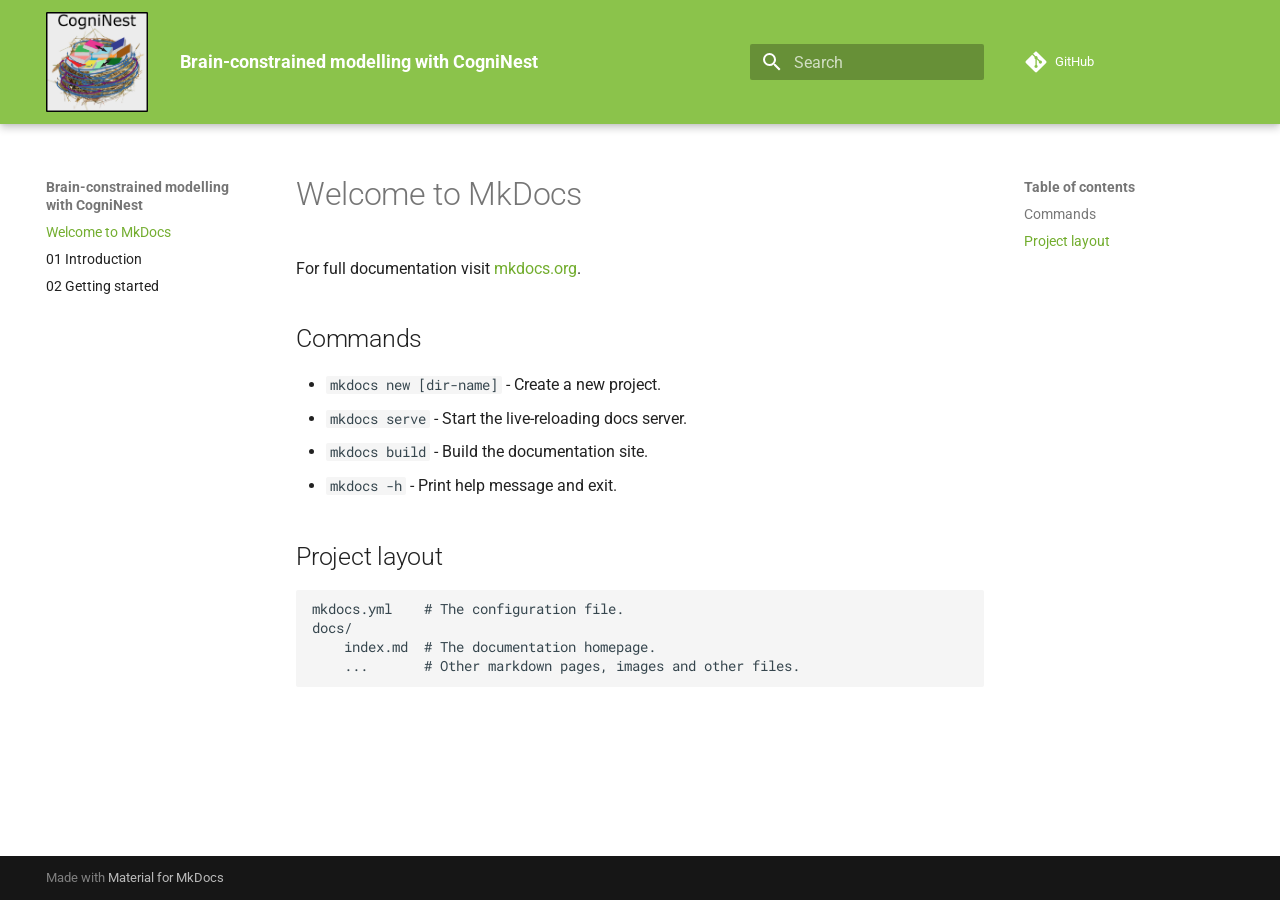
==== index.html @ 55f5e68f "Deployed 15a9812 with MkDocs version: 1.6.1" ====
<!doctype html>
<html lang="en" class="no-js">
  <head>
    
      <meta charset="utf-8">
      <meta name="viewport" content="width=device-width,initial-scale=1">
      
      
        <meta name="author" content="Fynn Dobler">
      
      
      
      
        <link rel="next" href="01%20Introduction/">
      
      
        
      
      
      <link rel="icon" href="img/cogninest_logo.png">
      <meta name="generator" content="mkdocs-1.6.1, mkdocs-material-9.7.6">
    
    
      
        <title>Brain-constrained modelling with CogniNest</title>
      
    
    
      <link rel="stylesheet" href="assets/stylesheets/main.484c7ddc.min.css">
      
        
        <link rel="stylesheet" href="assets/stylesheets/palette.ab4e12ef.min.css">
      
      


    
    
      
    
    
      
        
        
        <link rel="preconnect" href="https://fonts.gstatic.com" crossorigin>
        <link rel="stylesheet" href="https://fonts.googleapis.com/css?family=Roboto:300,300i,400,400i,700,700i%7CRoboto+Mono:400,400i,700,700i&display=fallback">
        <style>:root{--md-text-font:"Roboto";--md-code-font:"Roboto Mono"}</style>
      
    
    
      <link rel="stylesheet" href="stylesheets/extra.css">
    
    <script>__md_scope=new URL(".",location),__md_hash=e=>[...e].reduce(((e,_)=>(e<<5)-e+_.charCodeAt(0)),0),__md_get=(e,_=localStorage,t=__md_scope)=>JSON.parse(_.getItem(t.pathname+"."+e)),__md_set=(e,_,t=localStorage,a=__md_scope)=>{try{t.setItem(a.pathname+"."+e,JSON.stringify(_))}catch(e){}}</script>
    
      

    
    
  </head>
  
  
    
    
    
    
    
    <body dir="ltr" data-md-color-scheme="default" data-md-color-primary="light-green" data-md-color-accent="light-blue">
  
    
    <input class="md-toggle" data-md-toggle="drawer" type="checkbox" id="__drawer" autocomplete="off">
    <input class="md-toggle" data-md-toggle="search" type="checkbox" id="__search" autocomplete="off">
    <label class="md-overlay" for="__drawer"></label>
    <div data-md-component="skip">
      
        
        <a href="#welcome-to-mkdocs" class="md-skip">
          Skip to content
        </a>
      
    </div>
    <div data-md-component="announce">
      
    </div>
    
    
      

  

<header class="md-header md-header--shadow" data-md-component="header">
  <nav class="md-header__inner md-grid" aria-label="Header">
    <a href="." title="Brain-constrained modelling with CogniNest" class="md-header__button md-logo" aria-label="Brain-constrained modelling with CogniNest" data-md-component="logo">
      
  <img src="img/cogninest_logo.png" alt="logo">

    </a>
    <label class="md-header__button md-icon" for="__drawer">
      
      <svg xmlns="http://www.w3.org/2000/svg" viewBox="0 0 24 24"><path d="M3 6h18v2H3zm0 5h18v2H3zm0 5h18v2H3z"/></svg>
    </label>
    <div class="md-header__title" data-md-component="header-title">
      <div class="md-header__ellipsis">
        <div class="md-header__topic">
          <span class="md-ellipsis">
            Brain-constrained modelling with CogniNest
          </span>
        </div>
        <div class="md-header__topic" data-md-component="header-topic">
          <span class="md-ellipsis">
            
              Welcome to MkDocs
            
          </span>
        </div>
      </div>
    </div>
    
      
    
    
    
    
      
      
        <label class="md-header__button md-icon" for="__search">
          
          <svg xmlns="http://www.w3.org/2000/svg" viewBox="0 0 24 24"><path d="M9.5 3A6.5 6.5 0 0 1 16 9.5c0 1.61-.59 3.09-1.56 4.23l.27.27h.79l5 5-1.5 1.5-5-5v-.79l-.27-.27A6.52 6.52 0 0 1 9.5 16 6.5 6.5 0 0 1 3 9.5 6.5 6.5 0 0 1 9.5 3m0 2C7 5 5 7 5 9.5S7 14 9.5 14 14 12 14 9.5 12 5 9.5 5"/></svg>
        </label>
        <div class="md-search" data-md-component="search" role="dialog">
  <label class="md-search__overlay" for="__search"></label>
  <div class="md-search__inner" role="search">
    <form class="md-search__form" name="search">
      <input type="text" class="md-search__input" name="query" aria-label="Search" placeholder="Search" autocapitalize="off" autocorrect="off" autocomplete="off" spellcheck="false" data-md-component="search-query" required>
      <label class="md-search__icon md-icon" for="__search">
        
        <svg xmlns="http://www.w3.org/2000/svg" viewBox="0 0 24 24"><path d="M9.5 3A6.5 6.5 0 0 1 16 9.5c0 1.61-.59 3.09-1.56 4.23l.27.27h.79l5 5-1.5 1.5-5-5v-.79l-.27-.27A6.52 6.52 0 0 1 9.5 16 6.5 6.5 0 0 1 3 9.5 6.5 6.5 0 0 1 9.5 3m0 2C7 5 5 7 5 9.5S7 14 9.5 14 14 12 14 9.5 12 5 9.5 5"/></svg>
        
        <svg xmlns="http://www.w3.org/2000/svg" viewBox="0 0 24 24"><path d="M20 11v2H8l5.5 5.5-1.42 1.42L4.16 12l7.92-7.92L13.5 5.5 8 11z"/></svg>
      </label>
      <nav class="md-search__options" aria-label="Search">
        
        <button type="reset" class="md-search__icon md-icon" title="Clear" aria-label="Clear" tabindex="-1">
          
          <svg xmlns="http://www.w3.org/2000/svg" viewBox="0 0 24 24"><path d="M19 6.41 17.59 5 12 10.59 6.41 5 5 6.41 10.59 12 5 17.59 6.41 19 12 13.41 17.59 19 19 17.59 13.41 12z"/></svg>
        </button>
      </nav>
      
    </form>
    <div class="md-search__output">
      <div class="md-search__scrollwrap" tabindex="0" data-md-scrollfix>
        <div class="md-search-result" data-md-component="search-result">
          <div class="md-search-result__meta">
            Initializing search
          </div>
          <ol class="md-search-result__list" role="presentation"></ol>
        </div>
      </div>
    </div>
  </div>
</div>
      
    
    
      <div class="md-header__source">
        <a href="https://github.com/MaximeCarriere/cogninest" title="Go to repository" class="md-source" data-md-component="source">
  <div class="md-source__icon md-icon">
    
    <svg xmlns="http://www.w3.org/2000/svg" viewBox="0 0 448 512"><!--! Font Awesome Free 7.1.0 by @fontawesome - https://fontawesome.com License - https://fontawesome.com/license/free (Icons: CC BY 4.0, Fonts: SIL OFL 1.1, Code: MIT License) Copyright 2025 Fonticons, Inc.--><path d="M439.6 236.1 244 40.5c-5.4-5.5-12.8-8.5-20.4-8.5s-15 3-20.4 8.4L162.5 81l51.5 51.5c27.1-9.1 52.7 16.8 43.4 43.7l49.7 49.7c34.2-11.8 61.2 31 35.5 56.7-26.5 26.5-70.2-2.9-56-37.3L240.3 199v121.9c25.3 12.5 22.3 41.8 9.1 55-6.4 6.4-15.2 10.1-24.3 10.1s-17.8-3.6-24.3-10.1c-17.6-17.6-11.1-46.9 11.2-56v-123c-20.8-8.5-24.6-30.7-18.6-45L142.6 101 8.5 235.1C3 240.6 0 247.9 0 255.5s3 15 8.5 20.4l195.6 195.7c5.4 5.4 12.7 8.4 20.4 8.4s15-3 20.4-8.4l194.7-194.7c5.4-5.4 8.4-12.8 8.4-20.4s-3-15-8.4-20.4"/></svg>
  </div>
  <div class="md-source__repository">
    GitHub
  </div>
</a>
      </div>
    
  </nav>
  
</header>
    
    <div class="md-container" data-md-component="container">
      
      
        
          
        
      
      <main class="md-main" data-md-component="main">
        <div class="md-main__inner md-grid">
          
            
              
              <div class="md-sidebar md-sidebar--primary" data-md-component="sidebar" data-md-type="navigation" >
                <div class="md-sidebar__scrollwrap">
                  <div class="md-sidebar__inner">
                    



<nav class="md-nav md-nav--primary" aria-label="Navigation" data-md-level="0">
  <label class="md-nav__title" for="__drawer">
    <a href="." title="Brain-constrained modelling with CogniNest" class="md-nav__button md-logo" aria-label="Brain-constrained modelling with CogniNest" data-md-component="logo">
      
  <img src="img/cogninest_logo.png" alt="logo">

    </a>
    Brain-constrained modelling with CogniNest
  </label>
  
    <div class="md-nav__source">
      <a href="https://github.com/MaximeCarriere/cogninest" title="Go to repository" class="md-source" data-md-component="source">
  <div class="md-source__icon md-icon">
    
    <svg xmlns="http://www.w3.org/2000/svg" viewBox="0 0 448 512"><!--! Font Awesome Free 7.1.0 by @fontawesome - https://fontawesome.com License - https://fontawesome.com/license/free (Icons: CC BY 4.0, Fonts: SIL OFL 1.1, Code: MIT License) Copyright 2025 Fonticons, Inc.--><path d="M439.6 236.1 244 40.5c-5.4-5.5-12.8-8.5-20.4-8.5s-15 3-20.4 8.4L162.5 81l51.5 51.5c27.1-9.1 52.7 16.8 43.4 43.7l49.7 49.7c34.2-11.8 61.2 31 35.5 56.7-26.5 26.5-70.2-2.9-56-37.3L240.3 199v121.9c25.3 12.5 22.3 41.8 9.1 55-6.4 6.4-15.2 10.1-24.3 10.1s-17.8-3.6-24.3-10.1c-17.6-17.6-11.1-46.9 11.2-56v-123c-20.8-8.5-24.6-30.7-18.6-45L142.6 101 8.5 235.1C3 240.6 0 247.9 0 255.5s3 15 8.5 20.4l195.6 195.7c5.4 5.4 12.7 8.4 20.4 8.4s15-3 20.4-8.4l194.7-194.7c5.4-5.4 8.4-12.8 8.4-20.4s-3-15-8.4-20.4"/></svg>
  </div>
  <div class="md-source__repository">
    GitHub
  </div>
</a>
    </div>
  
  <ul class="md-nav__list" data-md-scrollfix>
    
      
      
  
  
    
  
  
  
    <li class="md-nav__item md-nav__item--active">
      
      <input class="md-nav__toggle md-toggle" type="checkbox" id="__toc">
      
      
        
      
      
        <label class="md-nav__link md-nav__link--active" for="__toc">
          
  
  
  <span class="md-ellipsis">
    
  
    Welcome to MkDocs
  

    
  </span>
  
  

          <span class="md-nav__icon md-icon"></span>
        </label>
      
      <a href="." class="md-nav__link md-nav__link--active">
        
  
  
  <span class="md-ellipsis">
    
  
    Welcome to MkDocs
  

    
  </span>
  
  

      </a>
      
        

<nav class="md-nav md-nav--secondary" aria-label="Table of contents">
  
  
  
    
  
  
    <label class="md-nav__title" for="__toc">
      <span class="md-nav__icon md-icon"></span>
      Table of contents
    </label>
    <ul class="md-nav__list" data-md-component="toc" data-md-scrollfix>
      
        <li class="md-nav__item">
  <a href="#commands" class="md-nav__link">
    <span class="md-ellipsis">
      
        Commands
      
    </span>
  </a>
  
</li>
      
        <li class="md-nav__item">
  <a href="#project-layout" class="md-nav__link">
    <span class="md-ellipsis">
      
        Project layout
      
    </span>
  </a>
  
</li>
      
    </ul>
  
</nav>
      
    </li>
  

    
      
      
  
  
  
  
    <li class="md-nav__item">
      <a href="01%20Introduction/" class="md-nav__link">
        
  
  
  <span class="md-ellipsis">
    
  
    01 Introduction
  

    
  </span>
  
  

      </a>
    </li>
  

    
      
      
  
  
  
  
    <li class="md-nav__item">
      <a href="02%20Getting%20started/" class="md-nav__link">
        
  
  
  <span class="md-ellipsis">
    
  
    02 Getting started
  

    
  </span>
  
  

      </a>
    </li>
  

    
  </ul>
</nav>
                  </div>
                </div>
              </div>
            
            
              
              <div class="md-sidebar md-sidebar--secondary" data-md-component="sidebar" data-md-type="toc" >
                <div class="md-sidebar__scrollwrap">
                  <div class="md-sidebar__inner">
                    

<nav class="md-nav md-nav--secondary" aria-label="Table of contents">
  
  
  
    
  
  
    <label class="md-nav__title" for="__toc">
      <span class="md-nav__icon md-icon"></span>
      Table of contents
    </label>
    <ul class="md-nav__list" data-md-component="toc" data-md-scrollfix>
      
        <li class="md-nav__item">
  <a href="#commands" class="md-nav__link">
    <span class="md-ellipsis">
      
        Commands
      
    </span>
  </a>
  
</li>
      
        <li class="md-nav__item">
  <a href="#project-layout" class="md-nav__link">
    <span class="md-ellipsis">
      
        Project layout
      
    </span>
  </a>
  
</li>
      
    </ul>
  
</nav>
                  </div>
                </div>
              </div>
            
          
          
            <div class="md-content" data-md-component="content">
              
              <article class="md-content__inner md-typeset">
                
                  


  
  


<h1 id="welcome-to-mkdocs">Welcome to MkDocs</h1>
<p>For full documentation visit <a href="https://www.mkdocs.org">mkdocs.org</a>.</p>
<h2 id="commands">Commands</h2>
<ul>
<li><code>mkdocs new [dir-name]</code> - Create a new project.</li>
<li><code>mkdocs serve</code> - Start the live-reloading docs server.</li>
<li><code>mkdocs build</code> - Build the documentation site.</li>
<li><code>mkdocs -h</code> - Print help message and exit.</li>
</ul>
<h2 id="project-layout">Project layout</h2>
<pre><code>mkdocs.yml    # The configuration file.
docs/
    index.md  # The documentation homepage.
    ...       # Other markdown pages, images and other files.
</code></pre>












                
              </article>
            </div>
          
          
<script>var target=document.getElementById(location.hash.slice(1));target&&target.name&&(target.checked=target.name.startsWith("__tabbed_"))</script>
        </div>
        
      </main>
      
        <footer class="md-footer">
  
  <div class="md-footer-meta md-typeset">
    <div class="md-footer-meta__inner md-grid">
      <div class="md-copyright">
  
  
    Made with
    <a href="https://squidfunk.github.io/mkdocs-material/" target="_blank" rel="noopener">
      Material for MkDocs
    </a>
  
</div>
      
    </div>
  </div>
</footer>
      
    </div>
    <div class="md-dialog" data-md-component="dialog">
      <div class="md-dialog__inner md-typeset"></div>
    </div>
    
    
    
      
      
      <script id="__config" type="application/json">{"annotate": null, "base": ".", "features": [], "search": "assets/javascripts/workers/search.2c215733.min.js", "tags": null, "translations": {"clipboard.copied": "Copied to clipboard", "clipboard.copy": "Copy to clipboard", "search.result.more.one": "1 more on this page", "search.result.more.other": "# more on this page", "search.result.none": "No matching documents", "search.result.one": "1 matching document", "search.result.other": "# matching documents", "search.result.placeholder": "Type to start searching", "search.result.term.missing": "Missing", "select.version": "Select version"}, "version": null}</script>
    
    
      <script src="assets/javascripts/bundle.79ae519e.min.js"></script>
      
    
  </body>
</html>
---- assets/stylesheets/main.484c7ddc.min.css ----
@charset "UTF-8";html{-webkit-text-size-adjust:none;-moz-text-size-adjust:none;text-size-adjust:none;box-sizing:border-box}*,:after,:before{box-sizing:inherit}@media (prefers-reduced-motion){*,:after,:before{transition:none!important}}body{margin:0}a,button,input,label{-webkit-tap-highlight-color:transparent}a{color:inherit;text-decoration:none}hr{border:0;box-sizing:initial;display:block;height:.05rem;overflow:visible;padding:0}small{font-size:80%}sub,sup{line-height:1em}img{border-style:none}table{border-collapse:initial;border-spacing:0}td,th{font-weight:400;vertical-align:top}button{background:#0000;border:0;font-family:inherit;font-size:inherit;margin:0;padding:0}input{border:0;outline:none}:root{--md-primary-fg-color:#4051b5;--md-primary-fg-color--light:#5d6cc0;--md-primary-fg-color--dark:#303fa1;--md-primary-bg-color:#fff;--md-primary-bg-color--light:#ffffffb3;--md-accent-fg-color:#526cfe;--md-accent-fg-color--transparent:#526cfe1a;--md-accent-bg-color:#fff;--md-accent-bg-color--light:#ffffffb3}[data-md-color-scheme=default]{color-scheme:light}[data-md-color-scheme=default] img[src$="#gh-dark-mode-only"],[data-md-color-scheme=default] img[src$="#only-dark"]{display:none}:root,[data-md-color-scheme=default]{--md-hue:225deg;--md-default-fg-color:#000000de;--md-default-fg-color--light:#0000008a;--md-default-fg-color--lighter:#00000052;--md-default-fg-color--lightest:#00000012;--md-default-bg-color:#fff;--md-default-bg-color--light:#ffffffb3;--md-default-bg-color--lighter:#ffffff4d;--md-default-bg-color--lightest:#ffffff1f;--md-code-fg-color:#36464e;--md-code-bg-color:#f5f5f5;--md-code-bg-color--light:#f5f5f5b3;--md-code-bg-color--lighter:#f5f5f54d;--md-code-hl-color:#4287ff;--md-code-hl-color--light:#4287ff1a;--md-code-hl-number-color:#d52a2a;--md-code-hl-special-color:#db1457;--md-code-hl-function-color:#a846b9;--md-code-hl-constant-color:#6e59d9;--md-code-hl-keyword-color:#3f6ec6;--md-code-hl-string-color:#1c7d4d;--md-code-hl-name-color:var(--md-code-fg-color);--md-code-hl-operator-color:var(--md-default-fg-color--light);--md-code-hl-punctuation-color:var(--md-default-fg-color--light);--md-code-hl-comment-color:var(--md-default-fg-color--light);--md-code-hl-generic-color:var(--md-default-fg-color--light);--md-code-hl-variable-color:var(--md-default-fg-color--light);--md-typeset-color:var(--md-default-fg-color);--md-typeset-a-color:var(--md-primary-fg-color);--md-typeset-del-color:#f5503d26;--md-typeset-ins-color:#0bd57026;--md-typeset-kbd-color:#fafafa;--md-typeset-kbd-accent-color:#fff;--md-typeset-kbd-border-color:#b8b8b8;--md-typeset-mark-color:#ffff0080;--md-typeset-table-color:#0000001f;--md-typeset-table-color--light:rgba(0,0,0,.035);--md-admonition-fg-color:var(--md-default-fg-color);--md-admonition-bg-color:var(--md-default-bg-color);--md-warning-fg-color:#000000de;--md-warning-bg-color:#ff9;--md-footer-fg-color:#fff;--md-footer-fg-color--light:#ffffffb3;--md-footer-fg-color--lighter:#ffffff73;--md-footer-bg-color:#000000de;--md-footer-bg-color--dark:#00000052;--md-shadow-z1:0 0.2rem 0.5rem #0000000d,0 0 0.05rem #0000001a;--md-shadow-z2:0 0.2rem 0.5rem #0000001a,0 0 0.05rem #00000040;--md-shadow-z3:0 0.2rem 0.5rem #0003,0 0 0.05rem #00000059}.md-icon svg{fill:currentcolor;display:block;height:1.2rem;width:1.2rem}body{-webkit-font-smoothing:antialiased;-moz-osx-font-smoothing:grayscale;--md-text-font-family:var(--md-text-font,_),-apple-system,BlinkMacSystemFont,Helvetica,Arial,sans-serif;--md-code-font-family:var(--md-code-font,_),SFMono-Regular,Consolas,Menlo,monospace}aside,body,input{font-feature-settings:"kern","liga";color:var(--md-typeset-color);font-family:var(--md-text-font-family)}code,kbd,pre{font-feature-settings:"kern";font-family:var(--md-code-font-family)}:root{--md-typeset-table-sort-icon:url('data:image/svg+xml;charset=utf-8,<svg xmlns="http://www.w3.org/2000/svg" viewBox="0 0 24 24"><path d="m18 21-4-4h3V7h-3l4-4 4 4h-3v10h3M2 19v-2h10v2M2 13v-2h7v2M2 7V5h4v2z"/></svg>');--md-typeset-table-sort-icon--asc:url('data:image/svg+xml;charset=utf-8,<svg xmlns="http://www.w3.org/2000/svg" viewBox="0 0 24 24"><path d="M19 17h3l-4 4-4-4h3V3h2M2 17h10v2H2M6 5v2H2V5m0 6h7v2H2z"/></svg>');--md-typeset-table-sort-icon--desc:url('data:image/svg+xml;charset=utf-8,<svg xmlns="http://www.w3.org/2000/svg" viewBox="0 0 24 24"><path d="M19 7h3l-4-4-4 4h3v14h2M2 17h10v2H2M6 5v2H2V5m0 6h7v2H2z"/></svg>')}.md-typeset{-webkit-print-color-adjust:exact;color-adjust:exact;font-size:.8rem;line-height:1.6;overflow-wrap:break-word}@media print{.md-typeset{font-size:.68rem}}.md-typeset blockquote,.md-typeset dl,.md-typeset figure,.md-typeset ol,.md-typeset pre,.md-typeset ul{margin-bottom:1em;margin-top:1em}.md-typeset h1{color:var(--md-default-fg-color--light);font-size:2em;line-height:1.3;margin:0 0 1.25em}.md-typeset h1,.md-typeset h2{font-weight:300;letter-spacing:-.01em}.md-typeset h2{font-size:1.5625em;line-height:1.4;margin:1.6em 0 .64em}.md-typeset h3{font-size:1.25em;font-weight:400;letter-spacing:-.01em;line-height:1.5;margin:1.6em 0 .8em}.md-typeset h2+h3{margin-top:.8em}.md-typeset h4{font-weight:700;letter-spacing:-.01em;margin:1em 0}.md-typeset h5,.md-typeset h6{color:var(--md-default-fg-color--light);font-size:.8em;font-weight:700;letter-spacing:-.01em;margin:1.25em 0}.md-typeset h5{text-transform:uppercase}.md-typeset h5 code{text-transform:none}.md-typeset hr{border-bottom:.05rem solid var(--md-default-fg-color--lightest);display:flow-root;margin:1.5em 0}.md-typeset a{color:var(--md-typeset-a-color);word-break:break-word}.md-typeset a,.md-typeset a:before{transition:color 125ms}.md-typeset a:focus,.md-typeset a:hover{color:var(--md-accent-fg-color)}.md-typeset a:focus code,.md-typeset a:hover code{background-color:var(--md-accent-fg-color--transparent);color:var(--md-accent-fg-color)}.md-typeset a code{color:var(--md-typeset-a-color)}.md-typeset a.focus-visible{outline-color:var(--md-accent-fg-color);outline-offset:.2rem}.md-typeset code,.md-typeset kbd,.md-typeset pre{color:var(--md-code-fg-color);direction:ltr;font-variant-ligatures:none;transition:background-color 125ms}@media print{.md-typeset code,.md-typeset kbd,.md-typeset pre{white-space:pre-wrap}}.md-typeset code{background-color:var(--md-code-bg-color);border-radius:.1rem;-webkit-box-decoration-break:clone;box-decoration-break:clone;font-size:.85em;padding:0 .2941176471em;transition:color 125ms,background-color 125ms;word-break:break-word}.md-typeset code:not(.focus-visible){-webkit-tap-highlight-color:transparent;outline:none}.md-typeset pre{display:flow-root;line-height:1.4;position:relative}.md-typeset pre>code{-webkit-box-decoration-break:slice;box-decoration-break:slice;box-shadow:none;display:block;margin:0;outline-color:var(--md-accent-fg-color);overflow:auto;padding:.7720588235em 1.1764705882em;scrollbar-color:var(--md-default-fg-color--lighter) #0000;scrollbar-width:thin;touch-action:auto;word-break:normal}.md-typeset pre>code:hover{scrollbar-color:var(--md-accent-fg-color) #0000}.md-typeset pre>code::-webkit-scrollbar{height:.2rem;width:.2rem}.md-typeset pre>code::-webkit-scrollbar-thumb{background-color:var(--md-default-fg-color--lighter)}.md-typeset pre>code::-webkit-scrollbar-thumb:hover{background-color:var(--md-accent-fg-color)}.md-typeset kbd{background-color:var(--md-typeset-kbd-color);border-radius:.1rem;box-shadow:0 .1rem 0 .05rem var(--md-typeset-kbd-border-color),0 .1rem 0 var(--md-typeset-kbd-border-color),0 -.1rem .2rem var(--md-typeset-kbd-accent-color) inset;color:var(--md-default-fg-color);display:inline-block;font-size:.75em;padding:0 .6666666667em;vertical-align:text-top;word-break:break-word}.md-typeset mark{background-color:var(--md-typeset-mark-color);-webkit-box-decoration-break:clone;box-decoration-break:clone;color:inherit;word-break:break-word}.md-typeset abbr{cursor:help;text-decoration:none}.md-typeset [data-preview],.md-typeset abbr{border-bottom:.05rem dotted var(--md-default-fg-color--light)}.md-typeset small{opacity:.75}[dir=ltr] .md-typeset sub,[dir=ltr] .md-typeset sup{margin-left:.078125em}[dir=rtl] .md-typeset sub,[dir=rtl] .md-typeset sup{margin-right:.078125em}[dir=ltr] .md-typeset blockquote{padding-left:.6rem}[dir=rtl] .md-typeset blockquote{padding-right:.6rem}[dir=ltr] .md-typeset blockquote{border-left:.2rem solid var(--md-default-fg-color--lighter)}[dir=rtl] .md-typeset blockquote{border-right:.2rem solid var(--md-default-fg-color--lighter)}.md-typeset blockquote{color:var(--md-default-fg-color--light);margin-left:0;margin-right:0}.md-typeset ul{list-style-type:disc}.md-typeset ul[type]{list-style-type:revert-layer}[dir=ltr] .md-typeset ol,[dir=ltr] .md-typeset ul{margin-left:.625em}[dir=rtl] .md-typeset ol,[dir=rtl] .md-typeset ul{margin-right:.625em}.md-typeset ol,.md-typeset ul{padding:0}.md-typeset ol:not([hidden]),.md-typeset ul:not([hidden]){display:flow-root}.md-typeset ol ol,.md-typeset ul ol{list-style-type:lower-alpha}.md-typeset ol ol ol,.md-typeset ul ol ol{list-style-type:lower-roman}.md-typeset ol ol ol ol,.md-typeset ul ol ol ol{list-style-type:upper-alpha}.md-typeset ol ol ol ol ol,.md-typeset ul ol ol ol ol{list-style-type:upper-roman}.md-typeset ol[type],.md-typeset ul[type]{list-style-type:revert-layer}[dir=ltr] .md-typeset ol li,[dir=ltr] .md-typeset ul li{margin-left:1.25em}[dir=rtl] .md-typeset ol li,[dir=rtl] .md-typeset ul li{margin-right:1.25em}.md-typeset ol li,.md-typeset ul li{margin-bottom:.5em}.md-typeset ol li blockquote,.md-typeset ol li p,.md-typeset ul li blockquote,.md-typeset ul li p{margin:.5em 0}.md-typeset ol li:last-child,.md-typeset ul li:last-child{margin-bottom:0}[dir=ltr] .md-typeset ol li ol,[dir=ltr] .md-typeset ol li ul,[dir=ltr] .md-typeset ul li ol,[dir=ltr] .md-typeset ul li ul{margin-left:.625em}[dir=rtl] .md-typeset ol li ol,[dir=rtl] .md-typeset ol li ul,[dir=rtl] .md-typeset ul li ol,[dir=rtl] .md-typeset ul li ul{margin-right:.625em}.md-typeset ol li ol,.md-typeset ol li ul,.md-typeset ul li ol,.md-typeset ul li ul{margin-bottom:.5em;margin-top:.5em}[dir=ltr] .md-typeset dd{margin-left:1.875em}[dir=rtl] .md-typeset dd{margin-right:1.875em}.md-typeset dd{margin-bottom:1.5em;margin-top:1em}.md-typeset img,.md-typeset svg,.md-typeset video{height:auto;max-width:100%}.md-typeset img[align=left]{margin:1em 1em 1em 0}.md-typeset img[align=right]{margin:1em 0 1em 1em}.md-typeset img[align]:only-child{margin-top:0}.md-typeset figure{display:flow-root;margin:1em auto;max-width:100%;text-align:center;width:fit-content}.md-typeset figure img{display:block;margin:0 auto}.md-typeset figcaption{font-style:italic;margin:1em auto;max-width:24rem}.md-typeset iframe{max-width:100%}.md-typeset table:not([class]){background-color:var(--md-default-bg-color);border:.05rem solid var(--md-typeset-table-color);border-radius:.1rem;display:inline-block;font-size:.64rem;max-width:100%;overflow:auto;touch-action:auto}@media print{.md-typeset table:not([class]){display:table}}.md-typeset table:not([class])+*{margin-top:1.5em}.md-typeset table:not([class]) td>:first-child,.md-typeset table:not([class]) th>:first-child{margin-top:0}.md-typeset table:not([class]) td>:last-child,.md-typeset table:not([class]) th>:last-child{margin-bottom:0}.md-typeset table:not([class]) td:not([align]),.md-typeset table:not([class]) th:not([align]){text-align:left}[dir=rtl] .md-typeset table:not([class]) td:not([align]),[dir=rtl] .md-typeset table:not([class]) th:not([align]){text-align:right}.md-typeset table:not([class]) th{font-weight:700;min-width:5rem;padding:.9375em 1.25em;vertical-align:top}.md-typeset table:not([class]) td{border-top:.05rem solid var(--md-typeset-table-color);padding:.9375em 1.25em;vertical-align:top}.md-typeset table:not([class]) tbody tr{transition:background-color 125ms}.md-typeset table:not([class]) tbody tr:hover{background-color:var(--md-typeset-table-color--light);box-shadow:0 .05rem 0 var(--md-default-bg-color) inset}.md-typeset table:not([class]) a{word-break:normal}.md-typeset table th[role=columnheader]{cursor:pointer}[dir=ltr] .md-typeset table th[role=columnheader]:after{margin-left:.5em}[dir=rtl] .md-typeset table th[role=columnheader]:after{margin-right:.5em}.md-typeset table th[role=columnheader]:after{content:"";display:inline-block;height:1.2em;-webkit-mask-image:var(--md-typeset-table-sort-icon);mask-image:var(--md-typeset-table-sort-icon);-webkit-mask-repeat:no-repeat;mask-repeat:no-repeat;-webkit-mask-size:contain;mask-size:contain;transition:background-color 125ms;vertical-align:text-bottom;width:1.2em}.md-typeset table th[role=columnheader]:hover:after{background-color:var(--md-default-fg-color--lighter)}.md-typeset table th[role=columnheader][aria-sort=ascending]:after{background-color:var(--md-default-fg-color--light);-webkit-mask-image:var(--md-typeset-table-sort-icon--asc);mask-image:var(--md-typeset-table-sort-icon--asc)}.md-typeset table th[role=columnheader][aria-sort=descending]:after{background-color:var(--md-default-fg-color--light);-webkit-mask-image:var(--md-typeset-table-sort-icon--desc);mask-image:var(--md-typeset-table-sort-icon--desc)}.md-typeset__scrollwrap{margin:1em -.8rem;overflow-x:auto;touch-action:auto}.md-typeset__table{display:inline-block;margin-bottom:.5em;padding:0 .8rem}@media print{.md-typeset__table{display:block}}html .md-typeset__table table{display:table;margin:0;overflow:hidden;width:100%}@media screen and (max-width:44.984375em){.md-content__inner>pre{margin:1em -.8rem}.md-content__inner>pre code{border-radius:0}}.md-typeset .md-author{border-radius:100%;display:block;flex-shrink:0;height:1.6rem;overflow:hidden;position:relative;transition:color 125ms,transform 125ms;width:1.6rem}.md-typeset .md-author img{display:block}.md-typeset .md-author--more{background:var(--md-default-fg-color--lightest);color:var(--md-default-fg-color--lighter);font-size:.6rem;font-weight:700;line-height:1.6rem;text-align:center}.md-typeset .md-author--long{height:2.4rem;width:2.4rem}.md-typeset a.md-author{transform:scale(1)}.md-typeset a.md-author img{border-radius:100%;filter:grayscale(100%) opacity(75%);transition:filter 125ms}.md-typeset a.md-author:focus,.md-typeset a.md-author:hover{transform:scale(1.1);z-index:1}.md-typeset a.md-author:focus img,.md-typeset a.md-author:hover img{filter:grayscale(0)}.md-banner{background-color:var(--md-footer-bg-color);color:var(--md-footer-fg-color);overflow:auto}@media print{.md-banner{display:none}}.md-banner--warning{background-color:var(--md-warning-bg-color);color:var(--md-warning-fg-color)}.md-banner__inner{font-size:.7rem;margin:.6rem auto;padding:0 .8rem}[dir=ltr] .md-banner__button{float:right}[dir=rtl] .md-banner__button{float:left}.md-banner__button{color:inherit;cursor:pointer;transition:opacity .25s}.no-js .md-banner__button{display:none}.md-banner__button:hover{opacity:.7}html{font-size:125%;height:100%;overflow-x:hidden}@media screen and (min-width:100em){html{font-size:137.5%}}@media screen and (min-width:125em){html{font-size:150%}}body{background-color:var(--md-default-bg-color);display:flex;flex-direction:column;font-size:.5rem;min-height:100%;position:relative;width:100%}@media print{body{display:block}}@media screen and (max-width:59.984375em){body[data-md-scrolllock]{position:fixed}}.md-grid{margin-left:auto;margin-right:auto;max-width:61rem}.md-container{display:flex;flex-direction:column;flex-grow:1}@media print{.md-container{display:block}}.md-main{flex-grow:1}.md-main__inner{display:flex;height:100%;margin-top:1.5rem}.md-ellipsis{overflow:hidden;text-overflow:ellipsis}.md-toggle{display:none}.md-option{height:0;opacity:0;position:absolute;width:0}.md-option:checked+label:not([hidden]){display:block}.md-option.focus-visible+label{outline-color:var(--md-accent-fg-color);outline-style:auto}.md-skip{background-color:var(--md-default-fg-color);border-radius:.1rem;color:var(--md-default-bg-color);font-size:.64rem;margin:.5rem;opacity:0;outline-color:var(--md-accent-fg-color);padding:.3rem .5rem;position:fixed;transform:translateY(.4rem);z-index:-1}.md-skip:focus{opacity:1;transform:translateY(0);transition:transform .25s cubic-bezier(.4,0,.2,1),opacity 175ms 75ms;z-index:10}@page{margin:25mm}:root{--md-clipboard-icon:url('data:image/svg+xml;charset=utf-8,<svg xmlns="http://www.w3.org/2000/svg" viewBox="0 0 24 24"><path d="M19 21H8V7h11m0-2H8a2 2 0 0 0-2 2v14a2 2 0 0 0 2 2h11a2 2 0 0 0 2-2V7a2 2 0 0 0-2-2m-3-4H4a2 2 0 0 0-2 2v14h2V3h12z"/></svg>')}.md-clipboard{border-radius:.1rem;color:var(--md-default-fg-color--lightest);cursor:pointer;height:1.5em;outline-color:var(--md-accent-fg-color);outline-offset:.1rem;transition:color .25s;width:1.5em;z-index:1}@media print{.md-clipboard{display:none}}.md-clipboard:not(.focus-visible){-webkit-tap-highlight-color:transparent;outline:none}:hover>.md-clipboard{color:var(--md-default-fg-color--light)}.md-clipboard:focus,.md-clipboard:hover{color:var(--md-accent-fg-color)}.md-clipboard:after{background-color:currentcolor;content:"";display:block;height:1.125em;margin:0 auto;-webkit-mask-image:var(--md-clipboard-icon);mask-image:var(--md-clipboard-icon);-webkit-mask-position:center;mask-position:center;-webkit-mask-repeat:no-repeat;mask-repeat:no-repeat;-webkit-mask-size:contain;mask-size:contain;width:1.125em}.md-clipboard--inline{cursor:pointer}.md-clipboard--inline code{transition:color .25s,background-color .25s}.md-clipboard--inline:focus code,.md-clipboard--inline:hover code{background-color:var(--md-accent-fg-color--transparent);color:var(--md-accent-fg-color)}:root{--md-code-select-icon:url('data:image/svg+xml;charset=utf-8,<svg xmlns="http://www.w3.org/2000/svg" viewBox="0 0 24 24"><path d="M19 19h-4v2h4c1.1 0 2-.9 2-2v-4h-2m0-12h-4v2h4v4h2V5c0-1.1-.9-2-2-2M5 5h4V3H5c-1.1 0-2 .9-2 2v4h2m0 6H3v4c0 1.1.9 2 2 2h4v-2H5zm2-4h2v2H7zm4 0h2v2h-2zm4 0h2v2h-2zM7 7h2v2H7zm4 0h2v2h-2zm4 0h2v2h-2zm-8 8h2v2H7zm4 0h2v2h-2zm4 0h2v2h-2z"/></svg>');--md-code-copy-icon:url('data:image/svg+xml;charset=utf-8,<svg xmlns="http://www.w3.org/2000/svg" viewBox="0 0 24 24"><path d="M19 21H8V7h11m0-2H8a2 2 0 0 0-2 2v14a2 2 0 0 0 2 2h11a2 2 0 0 0 2-2V7a2 2 0 0 0-2-2m-3-4H4a2 2 0 0 0-2 2v14h2V3h12z"/></svg>')}.md-typeset .md-code__content{display:grid}.md-code__nav{background-color:var(--md-code-bg-color--lighter);border-radius:.1rem;display:flex;gap:.2rem;padding:.2rem;position:absolute;right:.25em;top:.25em;transition:background-color .25s;z-index:1}:hover>.md-code__nav{background-color:var(--md-code-bg-color--light)}.md-code__button{color:var(--md-default-fg-color--lightest);cursor:pointer;display:block;height:1.5em;outline-color:var(--md-accent-fg-color);outline-offset:.1rem;transition:color .25s;width:1.5em}:hover>*>.md-code__button{color:var(--md-default-fg-color--light)}.md-code__button.focus-visible,.md-code__button:hover{color:var(--md-accent-fg-color)}.md-code__button--active{color:var(--md-default-fg-color)!important}.md-code__button:after{background-color:currentcolor;content:"";display:block;height:1.125em;margin:0 auto;-webkit-mask-position:center;mask-position:center;-webkit-mask-repeat:no-repeat;mask-repeat:no-repeat;-webkit-mask-size:contain;mask-size:contain;width:1.125em}.md-code__button[data-md-type=select]:after{-webkit-mask-image:var(--md-code-select-icon);mask-image:var(--md-code-select-icon)}.md-code__button[data-md-type=copy]:after{-webkit-mask-image:var(--md-code-copy-icon);mask-image:var(--md-code-copy-icon)}@keyframes consent{0%{opacity:0;transform:translateY(100%)}to{opacity:1;transform:translateY(0)}}@keyframes overlay{0%{opacity:0}to{opacity:1}}.md-consent__overlay{animation:overlay .25s both;-webkit-backdrop-filter:blur(.1rem);backdrop-filter:blur(.1rem);background-color:#0000008a;height:100%;opacity:1;position:fixed;top:0;width:100%;z-index:5}.md-consent__inner{animation:consent .5s cubic-bezier(.1,.7,.1,1) both;background-color:var(--md-default-bg-color);border:0;border-radius:.1rem;bottom:0;box-shadow:0 0 .2rem #0000001a,0 .2rem .4rem #0003;max-height:100%;overflow:auto;padding:0;position:fixed;width:100%;z-index:5}.md-consent__form{padding:.8rem}.md-consent__settings{display:none;margin:1em 0}input:checked+.md-consent__settings{display:block}.md-consent__controls{margin-bottom:.8rem}.md-typeset .md-consent__controls .md-button{display:inline}@media screen and (max-width:44.984375em){.md-typeset .md-consent__controls .md-button{display:block;margin-top:.4rem;text-align:center;width:100%}}.md-consent label{cursor:pointer}.md-content{flex-grow:1;min-width:0}.md-content__inner{margin:0 .8rem 1.2rem;padding-top:.6rem}@media screen and (min-width:76.25em){[dir=ltr] .md-sidebar--primary:not([hidden])~.md-content>.md-content__inner{margin-left:1.2rem}[dir=ltr] .md-sidebar--secondary:not([hidden])~.md-content>.md-content__inner,[dir=rtl] .md-sidebar--primary:not([hidden])~.md-content>.md-content__inner{margin-right:1.2rem}[dir=rtl] .md-sidebar--secondary:not([hidden])~.md-content>.md-content__inner{margin-left:1.2rem}}.md-content__inner:before{content:"";display:block;height:.4rem}.md-content__inner>:last-child{margin-bottom:0}[dir=ltr] .md-content__button{float:right}[dir=rtl] .md-content__button{float:left}[dir=ltr] .md-content__button{margin-left:.4rem}[dir=rtl] .md-content__button{margin-right:.4rem}.md-content__button{margin:.4rem 0;padding:0}@media print{.md-content__button{display:none}}.md-typeset .md-content__button{color:var(--md-default-fg-color--lighter)}.md-content__button svg{display:inline;vertical-align:top}[dir=rtl] .md-content__button svg{transform:scaleX(-1)}[dir=ltr] .md-dialog{right:.8rem}[dir=rtl] .md-dialog{left:.8rem}.md-dialog{background-color:var(--md-default-fg-color);border-radius:.1rem;bottom:.8rem;box-shadow:var(--md-shadow-z3);min-width:11.1rem;opacity:0;padding:.4rem .6rem;pointer-events:none;position:fixed;transform:translateY(100%);transition:transform 0ms .4s,opacity .4s;z-index:4}@media print{.md-dialog{display:none}}.md-dialog--active{opacity:1;pointer-events:auto;transform:translateY(0);transition:transform .4s cubic-bezier(.075,.85,.175,1),opacity .4s}.md-dialog__inner{color:var(--md-default-bg-color);font-size:.7rem}.md-feedback{margin:2em 0 1em;text-align:center}.md-feedback fieldset{border:none;margin:0;padding:0}.md-feedback__title{font-weight:700;margin:1em auto}.md-feedback__inner{position:relative}.md-feedback__list{display:flex;flex-wrap:wrap;place-content:baseline center;position:relative}.md-feedback__list:hover .md-icon:not(:disabled){color:var(--md-default-fg-color--lighter)}:disabled .md-feedback__list{min-height:1.8rem}.md-feedback__icon{color:var(--md-default-fg-color--light);cursor:pointer;flex-shrink:0;margin:0 .1rem;transition:color 125ms}.md-feedback__icon:not(:disabled).md-icon:hover{color:var(--md-accent-fg-color)}.md-feedback__icon:disabled{color:var(--md-default-fg-color--lightest);pointer-events:none}.md-feedback__note{opacity:0;position:relative;transform:translateY(.4rem);transition:transform .4s cubic-bezier(.1,.7,.1,1),opacity .15s}.md-feedback__note>*{margin:0 auto;max-width:16rem}:disabled .md-feedback__note{opacity:1;transform:translateY(0)}@media print{.md-feedback{display:none}}.md-footer{background-color:var(--md-footer-bg-color);color:var(--md-footer-fg-color)}@media print{.md-footer{display:none}}.md-footer__inner{justify-content:space-between;overflow:auto;padding:.2rem}.md-footer__inner:not([hidden]){display:flex}.md-footer__link{align-items:end;display:flex;flex-grow:0.01;margin-bottom:.4rem;margin-top:1rem;max-width:100%;outline-color:var(--md-accent-fg-color);overflow:hidden;transition:opacity .25s}.md-footer__link:focus,.md-footer__link:hover{opacity:.7}[dir=rtl] .md-footer__link svg{transform:scaleX(-1)}@media screen and (max-width:44.984375em){.md-footer__link--prev{flex-shrink:0}.md-footer__link--prev .md-footer__title{display:none}}[dir=ltr] .md-footer__link--next{margin-left:auto}[dir=rtl] .md-footer__link--next{margin-right:auto}.md-footer__link--next{text-align:right}[dir=rtl] .md-footer__link--next{text-align:left}.md-footer__title{flex-grow:1;font-size:.9rem;margin-bottom:.7rem;max-width:calc(100% - 2.4rem);padding:0 1rem;white-space:nowrap}.md-footer__button{margin:.2rem;padding:.4rem}.md-footer__direction{font-size:.64rem;opacity:.7}.md-footer-meta{background-color:var(--md-footer-bg-color--dark)}.md-footer-meta__inner{display:flex;flex-wrap:wrap;justify-content:space-between;padding:.2rem}html .md-footer-meta.md-typeset a{color:var(--md-footer-fg-color--light)}html .md-footer-meta.md-typeset a:focus,html .md-footer-meta.md-typeset a:hover{color:var(--md-footer-fg-color)}.md-copyright{color:var(--md-footer-fg-color--lighter);font-size:.64rem;margin:auto .6rem;padding:.4rem 0;width:100%}@media screen and (min-width:45em){.md-copyright{width:auto}}.md-copyright__highlight{color:var(--md-footer-fg-color--light)}.md-social{display:inline-flex;gap:.2rem;margin:0 .4rem;padding:.2rem 0 .6rem}@media screen and (min-width:45em){.md-social{padding:.6rem 0}}.md-social__link{display:inline-block;height:1.6rem;text-align:center;width:1.6rem}.md-social__link:before{line-height:1.9}.md-social__link svg{fill:currentcolor;max-height:.8rem;vertical-align:-25%}.md-typeset .md-button{border:.1rem solid;border-radius:.1rem;color:var(--md-primary-fg-color);cursor:pointer;display:inline-block;font-weight:700;padding:.625em 2em;transition:color 125ms,background-color 125ms,border-color 125ms}.md-typeset .md-button--primary{background-color:var(--md-primary-fg-color);border-color:var(--md-primary-fg-color);color:var(--md-primary-bg-color)}.md-typeset .md-button:focus,.md-typeset .md-button:hover{background-color:var(--md-accent-fg-color);border-color:var(--md-accent-fg-color);color:var(--md-accent-bg-color)}[dir=ltr] .md-typeset .md-input{border-top-left-radius:.1rem}[dir=ltr] .md-typeset .md-input,[dir=rtl] .md-typeset .md-input{border-top-right-radius:.1rem}[dir=rtl] .md-typeset .md-input{border-top-left-radius:.1rem}.md-typeset .md-input{border-bottom:.1rem solid var(--md-default-fg-color--lighter);box-shadow:var(--md-shadow-z1);font-size:.8rem;height:1.8rem;padding:0 .6rem;transition:border .25s,box-shadow .25s}.md-typeset .md-input:focus,.md-typeset .md-input:hover{border-bottom-color:var(--md-accent-fg-color);box-shadow:var(--md-shadow-z2)}.md-typeset .md-input--stretch{width:100%}.md-header{background-color:var(--md-primary-fg-color);box-shadow:0 0 .2rem #0000,0 .2rem .4rem #0000;color:var(--md-primary-bg-color);display:block;left:0;position:sticky;right:0;top:0;z-index:4}@media print{.md-header{display:none}}.md-header[hidden]{transform:translateY(-100%);transition:transform .25s cubic-bezier(.8,0,.6,1),box-shadow .25s}.md-header--shadow{box-shadow:0 0 .2rem #0000001a,0 .2rem .4rem #0003;transition:transform .25s cubic-bezier(.1,.7,.1,1),box-shadow .25s}.md-header__inner{align-items:center;display:flex;padding:0 .2rem}.md-header__button{color:currentcolor;cursor:pointer;margin:.2rem;outline-color:var(--md-accent-fg-color);padding:.4rem;position:relative;transition:opacity .25s;vertical-align:middle;z-index:1}.md-header__button:hover{opacity:.7}.md-header__button:not([hidden]){display:inline-block}.md-header__button:not(.focus-visible){-webkit-tap-highlight-color:transparent;outline:none}.md-header__button.md-logo{margin:.2rem;padding:.4rem}@media screen and (max-width:76.234375em){.md-header__button.md-logo{display:none}}.md-header__button.md-logo img,.md-header__button.md-logo svg{fill:currentcolor;display:block;height:1.2rem;width:auto}@media screen and (min-width:60em){.md-header__button[for=__search]{display:none}}.no-js .md-header__button[for=__search]{display:none}[dir=rtl] .md-header__button[for=__search] svg{transform:scaleX(-1)}@media screen and (min-width:76.25em){.md-header__button[for=__drawer]{display:none}}.md-header__topic{display:flex;max-width:100%;position:absolute;transition:transform .4s cubic-bezier(.1,.7,.1,1),opacity .15s;white-space:nowrap}.md-header__topic+.md-header__topic{opacity:0;pointer-events:none;transform:translateX(1.25rem);transition:transform .4s cubic-bezier(1,.7,.1,.1),opacity .15s;z-index:-1}[dir=rtl] .md-header__topic+.md-header__topic{transform:translateX(-1.25rem)}.md-header__topic:first-child{font-weight:700}[dir=ltr] .md-header__title{margin-left:1rem;margin-right:.4rem}[dir=rtl] .md-header__title{margin-left:.4rem;margin-right:1rem}.md-header__title{flex-grow:1;font-size:.9rem;height:2.4rem;line-height:2.4rem}.md-header__title--active .md-header__topic{opacity:0;pointer-events:none;transform:translateX(-1.25rem);transition:transform .4s cubic-bezier(1,.7,.1,.1),opacity .15s;z-index:-1}[dir=rtl] .md-header__title--active .md-header__topic{transform:translateX(1.25rem)}.md-header__title--active .md-header__topic+.md-header__topic{opacity:1;pointer-events:auto;transform:translateX(0);transition:transform .4s cubic-bezier(.1,.7,.1,1),opacity .15s;z-index:0}.md-header__title>.md-header__ellipsis{height:100%;position:relative;width:100%}.md-header__option{display:flex;flex-shrink:0;max-width:100%;transition:max-width 0ms .25s,opacity .25s .25s;white-space:nowrap}[data-md-toggle=search]:checked~.md-header .md-header__option{max-width:0;opacity:0;transition:max-width 0ms,opacity 0ms}.md-header__option>input{bottom:0}.md-header__source{display:none}@media screen and (min-width:60em){[dir=ltr] .md-header__source{margin-left:1rem}[dir=rtl] .md-header__source{margin-right:1rem}.md-header__source{display:block;max-width:11.7rem;width:11.7rem}}@media screen and (min-width:76.25em){[dir=ltr] .md-header__source{margin-left:1.4rem}[dir=rtl] .md-header__source{margin-right:1.4rem}}.md-meta{color:var(--md-default-fg-color--light);font-size:.7rem;line-height:1.3}.md-meta__list{display:inline-flex;flex-wrap:wrap;list-style:none;margin:0;padding:0}.md-meta__item:not(:last-child):after{content:"·";margin-left:.2rem;margin-right:.2rem}.md-meta__link{color:var(--md-typeset-a-color)}.md-meta__link:focus,.md-meta__link:hover{color:var(--md-accent-fg-color)}.md-draft{background-color:#ff1744;border-radius:.125em;color:#fff;display:inline-block;font-weight:700;padding-left:.5714285714em;padding-right:.5714285714em}:root{--md-nav-icon--prev:url('data:image/svg+xml;charset=utf-8,<svg xmlns="http://www.w3.org/2000/svg" viewBox="0 0 24 24"><path d="M20 11v2H8l5.5 5.5-1.42 1.42L4.16 12l7.92-7.92L13.5 5.5 8 11z"/></svg>');--md-nav-icon--next:url('data:image/svg+xml;charset=utf-8,<svg xmlns="http://www.w3.org/2000/svg" viewBox="0 0 24 24"><path d="M8.59 16.58 13.17 12 8.59 7.41 10 6l6 6-6 6z"/></svg>');--md-toc-icon:url('data:image/svg+xml;charset=utf-8,<svg xmlns="http://www.w3.org/2000/svg" viewBox="0 0 24 24"><path d="M3 9h14V7H3zm0 4h14v-2H3zm0 4h14v-2H3zm16 0h2v-2h-2zm0-10v2h2V7zm0 6h2v-2h-2z"/></svg>')}.md-nav{font-size:.7rem;line-height:1.3}.md-nav__title{color:var(--md-default-fg-color--light);display:block;font-weight:700;overflow:hidden;padding:0 .6rem;text-overflow:ellipsis}.md-nav__title .md-nav__button{display:none}.md-nav__title .md-nav__button img{height:100%;width:auto}.md-nav__title .md-nav__button.md-logo img,.md-nav__title .md-nav__button.md-logo svg{fill:currentcolor;display:block;height:2.4rem;max-width:100%;object-fit:contain;width:auto}.md-nav__list{list-style:none;margin:0;padding:0}.md-nav__link{align-items:flex-start;display:flex;gap:.4rem;margin-top:.625em;scroll-snap-align:start;transition:color 125ms}.md-nav__link--passed,.md-nav__link--passed code{color:var(--md-default-fg-color--light)}.md-nav__item .md-nav__link--active,.md-nav__item .md-nav__link--active code{color:var(--md-typeset-a-color)}.md-nav__link .md-ellipsis{position:relative}.md-nav__link .md-ellipsis code{word-break:normal}[dir=ltr] .md-nav__link .md-icon:last-child{margin-left:auto}[dir=rtl] .md-nav__link .md-icon:last-child{margin-right:auto}.md-nav__link .md-typeset{font-size:.7rem;line-height:1.3}.md-nav__link svg{fill:currentcolor;flex-shrink:0;height:1.3em;position:relative}.md-nav__link[for]:focus,.md-nav__link[for]:hover,.md-nav__link[href]:focus,.md-nav__link[href]:hover{color:var(--md-accent-fg-color);cursor:pointer}.md-nav__link[for]:focus code,.md-nav__link[for]:hover code,.md-nav__link[href]:focus code,.md-nav__link[href]:hover code{background-color:var(--md-accent-fg-color--transparent);color:var(--md-accent-fg-color)}.md-nav__link.focus-visible{outline-color:var(--md-accent-fg-color);outline-offset:.2rem}.md-nav--primary .md-nav__link[for=__toc]{display:none}.md-nav--primary .md-nav__link[for=__toc] .md-icon:after{background-color:currentcolor;display:block;height:100%;-webkit-mask-image:var(--md-toc-icon);mask-image:var(--md-toc-icon);width:100%}.md-nav--primary .md-nav__link[for=__toc]~.md-nav{display:none}.md-nav__container>.md-nav__link{margin-top:0}.md-nav__container>.md-nav__link:first-child{flex-grow:1;min-width:0}.md-nav__icon{flex-shrink:0}.md-nav__source{display:none}@media screen and (max-width:76.234375em){.md-nav--primary,.md-nav--primary .md-nav{background-color:var(--md-default-bg-color);display:flex;flex-direction:column;height:100%;left:0;position:absolute;right:0;top:0;z-index:1}.md-nav--primary .md-nav__item,.md-nav--primary .md-nav__title{font-size:.8rem;line-height:1.5}.md-nav--primary .md-nav__title{background-color:var(--md-default-fg-color--lightest);color:var(--md-default-fg-color--light);cursor:pointer;height:5.6rem;line-height:2.4rem;padding:3rem .8rem .2rem;position:relative;white-space:nowrap}[dir=ltr] .md-nav--primary .md-nav__title .md-nav__icon{left:.4rem}[dir=rtl] .md-nav--primary .md-nav__title .md-nav__icon{right:.4rem}.md-nav--primary .md-nav__title .md-nav__icon{display:block;height:1.2rem;margin:.2rem;position:absolute;top:.4rem;width:1.2rem}.md-nav--primary .md-nav__title .md-nav__icon:after{background-color:currentcolor;content:"";display:block;height:100%;-webkit-mask-image:var(--md-nav-icon--prev);mask-image:var(--md-nav-icon--prev);-webkit-mask-position:center;mask-position:center;-webkit-mask-repeat:no-repeat;mask-repeat:no-repeat;-webkit-mask-size:contain;mask-size:contain;width:100%}.md-nav--primary .md-nav__title~.md-nav__list{background-color:var(--md-default-bg-color);box-shadow:0 .05rem 0 var(--md-default-fg-color--lightest) inset;overflow-y:auto;scroll-snap-type:y mandatory;touch-action:pan-y}.md-nav--primary .md-nav__title~.md-nav__list>:first-child{border-top:0}.md-nav--primary .md-nav__title[for=__drawer]{background-color:var(--md-primary-fg-color);color:var(--md-primary-bg-color);font-weight:700}.md-nav--primary .md-nav__title .md-logo{display:block;left:.2rem;margin:.2rem;padding:.4rem;position:absolute;right:.2rem;top:.2rem}.md-nav--primary .md-nav__list{flex:1}.md-nav--primary .md-nav__item{border-top:.05rem solid var(--md-default-fg-color--lightest)}.md-nav--primary .md-nav__item--active>.md-nav__link{color:var(--md-typeset-a-color)}.md-nav--primary .md-nav__item--active>.md-nav__link:focus,.md-nav--primary .md-nav__item--active>.md-nav__link:hover{color:var(--md-accent-fg-color)}.md-nav--primary .md-nav__link{margin-top:0;padding:.6rem .8rem}.md-nav--primary .md-nav__link svg{margin-top:.1em}.md-nav--primary .md-nav__link>.md-nav__link{padding:0}[dir=ltr] .md-nav--primary .md-nav__link .md-nav__icon{margin-right:-.2rem}[dir=rtl] .md-nav--primary .md-nav__link .md-nav__icon{margin-left:-.2rem}.md-nav--primary .md-nav__link .md-nav__icon{font-size:1.2rem;height:1.2rem;width:1.2rem}.md-nav--primary .md-nav__link .md-nav__icon:after{background-color:currentcolor;content:"";display:block;height:100%;-webkit-mask-image:var(--md-nav-icon--next);mask-image:var(--md-nav-icon--next);-webkit-mask-position:center;mask-position:center;-webkit-mask-repeat:no-repeat;mask-repeat:no-repeat;-webkit-mask-size:contain;mask-size:contain;width:100%}[dir=rtl] .md-nav--primary .md-nav__icon:after{transform:scale(-1)}.md-nav--primary .md-nav--secondary .md-nav{background-color:initial;position:static}[dir=ltr] .md-nav--primary .md-nav--secondary .md-nav .md-nav__link{padding-left:1.4rem}[dir=rtl] .md-nav--primary .md-nav--secondary .md-nav .md-nav__link{padding-right:1.4rem}[dir=ltr] .md-nav--primary .md-nav--secondary .md-nav .md-nav .md-nav__link{padding-left:2rem}[dir=rtl] .md-nav--primary .md-nav--secondary .md-nav .md-nav .md-nav__link{padding-right:2rem}[dir=ltr] .md-nav--primary .md-nav--secondary .md-nav .md-nav .md-nav .md-nav__link{padding-left:2.6rem}[dir=rtl] .md-nav--primary .md-nav--secondary .md-nav .md-nav .md-nav .md-nav__link{padding-right:2.6rem}[dir=ltr] .md-nav--primary .md-nav--secondary .md-nav .md-nav .md-nav .md-nav .md-nav__link{padding-left:3.2rem}[dir=rtl] .md-nav--primary .md-nav--secondary .md-nav .md-nav .md-nav .md-nav .md-nav__link{padding-right:3.2rem}.md-nav--secondary{background-color:initial}.md-nav__toggle~.md-nav{display:flex;opacity:0;transform:translateX(100%);transition:transform .25s cubic-bezier(.8,0,.6,1),opacity 125ms 50ms}[dir=rtl] .md-nav__toggle~.md-nav{transform:translateX(-100%)}.md-nav__toggle:checked~.md-nav{opacity:1;transform:translateX(0);transition:transform .25s cubic-bezier(.4,0,.2,1),opacity 125ms 125ms}.md-nav__toggle:checked~.md-nav>.md-nav__list{backface-visibility:hidden}}@media screen and (max-width:59.984375em){.md-nav--primary .md-nav__link[for=__toc]{display:flex}.md-nav--primary .md-nav__link[for=__toc] .md-icon:after{content:""}.md-nav--primary .md-nav__link[for=__toc]+.md-nav__link{display:none}.md-nav--primary .md-nav__link[for=__toc]~.md-nav{display:flex}.md-nav__source{background-color:var(--md-primary-fg-color--dark);color:var(--md-primary-bg-color);display:block;padding:0 .2rem}}@media screen and (min-width:60em) and (max-width:76.234375em){.md-nav--integrated .md-nav__link[for=__toc]{display:flex}.md-nav--integrated .md-nav__link[for=__toc] .md-icon:after{content:""}.md-nav--integrated .md-nav__link[for=__toc]+.md-nav__link{display:none}.md-nav--integrated .md-nav__link[for=__toc]~.md-nav{display:flex}}@media screen and (min-width:60em){.md-nav{margin-bottom:-.4rem}.md-nav--secondary .md-nav__title{background:var(--md-default-bg-color);box-shadow:0 0 .4rem .4rem var(--md-default-bg-color);position:sticky;top:0;z-index:1}.md-nav--secondary .md-nav__title[for=__toc]{scroll-snap-align:start}.md-nav--secondary .md-nav__title .md-nav__icon{display:none}[dir=ltr] .md-nav--secondary .md-nav__list{padding-left:.6rem}[dir=rtl] .md-nav--secondary .md-nav__list{padding-right:.6rem}.md-nav--secondary .md-nav__list{padding-bottom:.4rem}[dir=ltr] .md-nav--secondary .md-nav__item>.md-nav__link{margin-right:.4rem}[dir=rtl] .md-nav--secondary .md-nav__item>.md-nav__link{margin-left:.4rem}}@media screen and (min-width:76.25em){.md-nav{margin-bottom:-.4rem;transition:max-height .25s cubic-bezier(.86,0,.07,1)}.md-nav--primary .md-nav__title{background:var(--md-default-bg-color);box-shadow:0 0 .4rem .4rem var(--md-default-bg-color);position:sticky;top:0;z-index:1}.md-nav--primary .md-nav__title[for=__drawer]{scroll-snap-align:start}.md-nav--primary .md-nav__title .md-nav__icon{display:none}[dir=ltr] .md-nav--primary .md-nav__list{padding-left:.6rem}[dir=rtl] .md-nav--primary .md-nav__list{padding-right:.6rem}.md-nav--primary .md-nav__list{padding-bottom:.4rem}[dir=ltr] .md-nav--primary .md-nav__item>.md-nav__link{margin-right:.4rem}[dir=rtl] .md-nav--primary .md-nav__item>.md-nav__link{margin-left:.4rem}.md-nav__toggle~.md-nav{display:grid;grid-template-rows:minmax(.4rem,0fr);opacity:0;transition:grid-template-rows .25s cubic-bezier(.86,0,.07,1),opacity .25s,visibility 0ms .25s;visibility:collapse}.md-nav__toggle~.md-nav>.md-nav__list{overflow:hidden}.md-nav__toggle.md-toggle--indeterminate~.md-nav,.md-nav__toggle:checked~.md-nav{grid-template-rows:minmax(.4rem,1fr);opacity:1;transition:grid-template-rows .25s cubic-bezier(.86,0,.07,1),opacity .15s .1s,visibility 0ms;visibility:visible}.md-nav__toggle.md-toggle--indeterminate~.md-nav{transition:none}.md-nav__item--nested>.md-nav>.md-nav__title{display:none}.md-nav__item--section{display:block;margin:1.25em 0}.md-nav__item--section:last-child{margin-bottom:0}.md-nav__item--section>.md-nav__link{font-weight:700}.md-nav__item--section>.md-nav__link[for]{color:var(--md-default-fg-color--light)}.md-nav__item--section>.md-nav__link:not(.md-nav__container){pointer-events:none}.md-nav__item--section>.md-nav__link .md-icon,.md-nav__item--section>.md-nav__link>[for]{display:none}[dir=ltr] .md-nav__item--section>.md-nav{margin-left:-.6rem}[dir=rtl] .md-nav__item--section>.md-nav{margin-right:-.6rem}.md-nav__item--section>.md-nav{display:block;opacity:1;visibility:visible}.md-nav__item--section>.md-nav>.md-nav__list>.md-nav__item{padding:0}.md-nav__icon{border-radius:100%;height:.9rem;transition:background-color .25s;width:.9rem}.md-nav__icon:hover{background-color:var(--md-accent-fg-color--transparent)}.md-nav__icon:after{background-color:currentcolor;border-radius:100%;content:"";display:inline-block;height:100%;-webkit-mask-image:var(--md-nav-icon--next);mask-image:var(--md-nav-icon--next);-webkit-mask-position:center;mask-position:center;-webkit-mask-repeat:no-repeat;mask-repeat:no-repeat;-webkit-mask-size:contain;mask-size:contain;transition:transform .25s;vertical-align:-.1rem;width:100%}[dir=rtl] .md-nav__icon:after{transform:rotate(180deg)}.md-nav__item--nested .md-nav__toggle:checked~.md-nav__link .md-nav__icon:after,.md-nav__item--nested .md-toggle--indeterminate~.md-nav__link .md-nav__icon:after{transform:rotate(90deg)}.md-nav--lifted>.md-nav__list>.md-nav__item,.md-nav--lifted>.md-nav__title{display:none}.md-nav--lifted>.md-nav__list>.md-nav__item--active{display:block}.md-nav--lifted>.md-nav__list>.md-nav__item--active>.md-nav__link{background:var(--md-default-bg-color);box-shadow:0 0 .4rem .4rem var(--md-default-bg-color);margin-top:0;position:sticky;top:0;z-index:1}.md-nav--lifted>.md-nav__list>.md-nav__item--active>.md-nav__link:not(.md-nav__container){pointer-events:none}.md-nav--lifted>.md-nav__list>.md-nav__item--active.md-nav__item--section{margin:0}[dir=ltr] .md-nav--lifted>.md-nav__list>.md-nav__item>.md-nav:not(.md-nav--secondary){margin-left:-.6rem}[dir=rtl] .md-nav--lifted>.md-nav__list>.md-nav__item>.md-nav:not(.md-nav--secondary){margin-right:-.6rem}.md-nav--lifted>.md-nav__list>.md-nav__item>[for]{color:var(--md-default-fg-color--light)}.md-nav--lifted .md-nav[data-md-level="1"]{grid-template-rows:minmax(.4rem,1fr);opacity:1;visibility:visible}[dir=ltr] .md-nav--integrated>.md-nav__list>.md-nav__item--active .md-nav--secondary{border-left:.05rem solid var(--md-primary-fg-color)}[dir=rtl] .md-nav--integrated>.md-nav__list>.md-nav__item--active .md-nav--secondary{border-right:.05rem solid var(--md-primary-fg-color)}.md-nav--integrated>.md-nav__list>.md-nav__item--active .md-nav--secondary{display:block;margin-bottom:1.25em;opacity:1;visibility:visible}.md-nav--integrated>.md-nav__list>.md-nav__item--active .md-nav--secondary>.md-nav__list{overflow:visible;padding-bottom:0}.md-nav--integrated>.md-nav__list>.md-nav__item--active .md-nav--secondary>.md-nav__title{display:none}}.md-pagination{font-size:.8rem;font-weight:700;gap:.4rem}.md-pagination,.md-pagination>*{align-items:center;display:flex;justify-content:center}.md-pagination>*{border-radius:.2rem;height:1.8rem;min-width:1.8rem;text-align:center}.md-pagination__current{background-color:var(--md-default-fg-color--lightest);color:var(--md-default-fg-color--light)}.md-pagination__link{transition:color 125ms,background-color 125ms}.md-pagination__link:focus,.md-pagination__link:hover{background-color:var(--md-accent-fg-color--transparent);color:var(--md-accent-fg-color)}.md-pagination__link:focus svg,.md-pagination__link:hover svg{color:var(--md-accent-fg-color)}.md-pagination__link.focus-visible{outline-color:var(--md-accent-fg-color);outline-offset:.2rem}.md-pagination__link svg{fill:currentcolor;color:var(--md-default-fg-color--lighter);display:block;max-height:100%;width:1.2rem}:root{--md-path-icon:url('data:image/svg+xml;charset=utf-8,<svg xmlns="http://www.w3.org/2000/svg" viewBox="0 0 24 24"><path d="M8.59 16.58 13.17 12 8.59 7.41 10 6l6 6-6 6z"/></svg>')}.md-path{font-size:.7rem;margin:0 .8rem;overflow:auto;padding-top:1.2rem}.md-path:not([hidden]){display:block}@media screen and (min-width:76.25em){.md-path{margin:0 1.2rem}}.md-path__list{align-items:center;display:flex;gap:.2rem;list-style:none;margin:0;padding:0}.md-path__item:not(:first-child){display:inline-flex;gap:.2rem;white-space:nowrap}.md-path__item:not(:first-child):before{background-color:var(--md-default-fg-color--lighter);content:"";display:inline;height:.8rem;-webkit-mask-image:var(--md-path-icon);mask-image:var(--md-path-icon);width:.8rem}.md-path__link{align-items:center;color:var(--md-default-fg-color--light);display:flex}.md-path__link:focus,.md-path__link:hover{color:var(--md-accent-fg-color)}:root{--md-post-pin-icon:url('data:image/svg+xml;charset=utf-8,<svg xmlns="http://www.w3.org/2000/svg" viewBox="0 0 24 24"><path d="M16 12V4h1V2H7v2h1v8l-2 2v2h5.2v6h1.6v-6H18v-2z"/></svg>')}.md-post__back{border-bottom:.05rem solid var(--md-default-fg-color--lightest);margin-bottom:1.2rem;padding-bottom:1.2rem}@media screen and (max-width:76.234375em){.md-post__back{display:none}}[dir=rtl] .md-post__back svg{transform:scaleX(-1)}.md-post__authors{display:flex;flex-direction:column;gap:.6rem;margin:0 .6rem 1.2rem}.md-post .md-post__meta a{transition:color 125ms}.md-post .md-post__meta a:focus,.md-post .md-post__meta a:hover{color:var(--md-accent-fg-color)}.md-post__title{color:var(--md-default-fg-color--light);font-weight:700}.md-post--excerpt{margin-bottom:3.2rem}.md-post--excerpt .md-post__header{align-items:center;display:flex;gap:.6rem;min-height:1.6rem}.md-post--excerpt .md-post__authors{align-items:center;display:inline-flex;flex-direction:row;gap:.2rem;margin:0;min-height:2.4rem}[dir=ltr] .md-post--excerpt .md-post__meta .md-meta__list{margin-right:.4rem}[dir=rtl] .md-post--excerpt .md-post__meta .md-meta__list{margin-left:.4rem}.md-post--excerpt .md-post__content>:first-child{--md-scroll-margin:6rem;margin-top:0}.md-post>.md-nav--secondary{margin:1em 0}.md-pin{background:var(--md-default-fg-color--lightest);border-radius:1rem;margin-top:-.05rem;padding:.2rem}.md-pin:after{background-color:currentcolor;content:"";display:block;height:.6rem;margin:0 auto;-webkit-mask-image:var(--md-post-pin-icon);mask-image:var(--md-post-pin-icon);-webkit-mask-position:center;mask-position:center;-webkit-mask-repeat:no-repeat;mask-repeat:no-repeat;-webkit-mask-size:contain;mask-size:contain;width:.6rem}.md-profile{align-items:center;display:flex;font-size:.7rem;gap:.6rem;line-height:1.4;width:100%}.md-profile__description{flex-grow:1}.md-content--post{display:flex}@media screen and (max-width:76.234375em){.md-content--post{flex-flow:column-reverse}}.md-content--post>.md-content__inner{flex-grow:1;min-width:0}@media screen and (min-width:76.25em){[dir=ltr] .md-content--post>.md-content__inner{margin-left:1.2rem}[dir=rtl] .md-content--post>.md-content__inner{margin-right:1.2rem}}@media screen and (max-width:76.234375em){.md-sidebar.md-sidebar--post{padding:0;position:static;width:100%}.md-sidebar.md-sidebar--post .md-sidebar__scrollwrap{overflow:visible}.md-sidebar.md-sidebar--post .md-sidebar__inner{padding:0}.md-sidebar.md-sidebar--post .md-post__meta{margin-left:.6rem;margin-right:.6rem}.md-sidebar.md-sidebar--post .md-nav__item{border:none;display:inline}.md-sidebar.md-sidebar--post .md-nav__list{display:inline-flex;flex-wrap:wrap;gap:.6rem;padding-bottom:.6rem;padding-top:.6rem}.md-sidebar.md-sidebar--post .md-nav__link{padding:0}.md-sidebar.md-sidebar--post .md-nav{height:auto;margin-bottom:0;position:static}}:root{--md-progress-value:0;--md-progress-delay:400ms}.md-progress{background:var(--md-primary-bg-color);height:.075rem;opacity:min(clamp(0,var(--md-progress-value),1),clamp(0,100 - var(--md-progress-value),1));position:fixed;top:0;transform:scaleX(calc(var(--md-progress-value)*1%));transform-origin:left;transition:transform .5s cubic-bezier(.19,1,.22,1),opacity .25s var(--md-progress-delay);width:100%;z-index:4}:root{--md-search-result-icon:url('data:image/svg+xml;charset=utf-8,<svg xmlns="http://www.w3.org/2000/svg" viewBox="0 0 24 24"><path d="M14 2H6a2 2 0 0 0-2 2v16a2 2 0 0 0 2 2h7c-.41-.25-.8-.56-1.14-.9-.33-.33-.61-.7-.86-1.1H6V4h7v5h5v1.18c.71.16 1.39.43 2 .82V8zm6.31 16.9c1.33-2.11.69-4.9-1.4-6.22-2.11-1.33-4.91-.68-6.22 1.4-1.34 2.11-.69 4.89 1.4 6.22 1.46.93 3.32.93 4.79.02L22 23.39 23.39 22zm-3.81.1a2.5 2.5 0 0 1-2.5-2.5 2.5 2.5 0 0 1 2.5-2.5 2.5 2.5 0 0 1 2.5 2.5 2.5 2.5 0 0 1-2.5 2.5"/></svg>')}.md-search{position:relative}@media screen and (min-width:60em){.md-search{padding:.2rem 0}}.no-js .md-search{display:none}.md-search__overlay{opacity:0;z-index:1}@media screen and (max-width:59.984375em){[dir=ltr] .md-search__overlay{left:-2.2rem}[dir=rtl] .md-search__overlay{right:-2.2rem}.md-search__overlay{background-color:var(--md-default-bg-color);border-radius:1rem;height:2rem;overflow:hidden;pointer-events:none;position:absolute;top:-1rem;transform-origin:center;transition:transform .3s .1s,opacity .2s .2s;width:2rem}[data-md-toggle=search]:checked~.md-header .md-search__overlay{opacity:1;transition:transform .4s,opacity .1s}}@media screen and (min-width:60em){[dir=ltr] .md-search__overlay{left:0}[dir=rtl] .md-search__overlay{right:0}.md-search__overlay{background-color:#0000008a;cursor:pointer;height:0;position:fixed;top:0;transition:width 0ms .25s,height 0ms .25s,opacity .25s;width:0}[data-md-toggle=search]:checked~.md-header .md-search__overlay{height:200vh;opacity:1;transition:width 0ms,height 0ms,opacity .25s;width:100%}}@media screen and (max-width:29.984375em){[data-md-toggle=search]:checked~.md-header .md-search__overlay{transform:scale(45)}}@media screen and (min-width:30em) and (max-width:44.984375em){[data-md-toggle=search]:checked~.md-header .md-search__overlay{transform:scale(60)}}@media screen and (min-width:45em) and (max-width:59.984375em){[data-md-toggle=search]:checked~.md-header .md-search__overlay{transform:scale(75)}}.md-search__inner{backface-visibility:hidden}@media screen and (max-width:59.984375em){[dir=ltr] .md-search__inner{left:0}[dir=rtl] .md-search__inner{right:0}.md-search__inner{height:0;opacity:0;overflow:hidden;position:fixed;top:0;transform:translateX(5%);transition:width 0ms .3s,height 0ms .3s,transform .15s cubic-bezier(.4,0,.2,1) .15s,opacity .15s .15s;width:0;z-index:2}[dir=rtl] .md-search__inner{transform:translateX(-5%)}[data-md-toggle=search]:checked~.md-header .md-search__inner{height:100%;opacity:1;transform:translateX(0);transition:width 0ms 0ms,height 0ms 0ms,transform .15s cubic-bezier(.1,.7,.1,1) .15s,opacity .15s .15s;width:100%}}@media screen and (min-width:60em){[dir=ltr] .md-search__inner{float:right}[dir=rtl] .md-search__inner{float:left}.md-search__inner{padding:.1rem 0;position:relative;transition:width .25s cubic-bezier(.1,.7,.1,1);width:11.7rem}}@media screen and (min-width:60em) and (max-width:76.234375em){[data-md-toggle=search]:checked~.md-header .md-search__inner{width:23.4rem}}@media screen and (min-width:76.25em){[data-md-toggle=search]:checked~.md-header .md-search__inner{width:34.4rem}}.md-search__form{background-color:var(--md-default-bg-color);box-shadow:0 0 .6rem #0000;height:2.4rem;position:relative;transition:color .25s,background-color .25s;z-index:2}@media screen and (min-width:60em){.md-search__form{background-color:#00000042;border-radius:.1rem;height:1.8rem}.md-search__form:hover{background-color:#ffffff1f}}[data-md-toggle=search]:checked~.md-header .md-search__form{background-color:var(--md-default-bg-color);border-radius:.1rem .1rem 0 0;box-shadow:0 0 .6rem #00000012;color:var(--md-default-fg-color)}[dir=ltr] .md-search__input{padding-left:3.6rem;padding-right:2.2rem}[dir=rtl] .md-search__input{padding-left:2.2rem;padding-right:3.6rem}.md-search__input{background:#0000;font-size:.9rem;height:100%;position:relative;text-overflow:ellipsis;width:100%;z-index:2}.md-search__input::placeholder{transition:color .25s}.md-search__input::placeholder,.md-search__input~.md-search__icon{color:var(--md-default-fg-color--light)}.md-search__input::-ms-clear{display:none}@media screen and (max-width:59.984375em){.md-search__input{font-size:.9rem;height:2.4rem;width:100%}}@media screen and (min-width:60em){[dir=ltr] .md-search__input{padding-left:2.2rem}[dir=rtl] .md-search__input{padding-right:2.2rem}.md-search__input{color:inherit;font-size:.8rem}.md-search__input::placeholder{color:var(--md-primary-bg-color--light)}.md-search__input+.md-search__icon{color:var(--md-primary-bg-color)}[data-md-toggle=search]:checked~.md-header .md-search__input{text-overflow:clip}[data-md-toggle=search]:checked~.md-header .md-search__input+.md-search__icon{color:var(--md-default-fg-color--light)}[data-md-toggle=search]:checked~.md-header .md-search__input::placeholder{color:#0000}}.md-search__icon{cursor:pointer;display:inline-block;height:1.2rem;transition:color .25s,opacity .25s;width:1.2rem}.md-search__icon:hover{opacity:.7}[dir=ltr] .md-search__icon[for=__search]{left:.5rem}[dir=rtl] .md-search__icon[for=__search]{right:.5rem}.md-search__icon[for=__search]{position:absolute;top:.3rem;z-index:2}[dir=rtl] .md-search__icon[for=__search] svg{transform:scaleX(-1)}@media screen and (max-width:59.984375em){[dir=ltr] .md-search__icon[for=__search]{left:.8rem}[dir=rtl] .md-search__icon[for=__search]{right:.8rem}.md-search__icon[for=__search]{top:.6rem}.md-search__icon[for=__search] svg:first-child{display:none}}@media screen and (min-width:60em){.md-search__icon[for=__search]{pointer-events:none}.md-search__icon[for=__search] svg:last-child{display:none}}[dir=ltr] .md-search__options{right:.5rem}[dir=rtl] .md-search__options{left:.5rem}.md-search__options{pointer-events:none;position:absolute;top:.3rem;z-index:2}@media screen and (max-width:59.984375em){[dir=ltr] .md-search__options{right:.8rem}[dir=rtl] .md-search__options{left:.8rem}.md-search__options{top:.6rem}}[dir=ltr] .md-search__options>.md-icon{margin-left:.2rem}[dir=rtl] .md-search__options>.md-icon{margin-right:.2rem}.md-search__options>.md-icon{color:var(--md-default-fg-color--light);opacity:0;transform:scale(.75);transition:transform .15s cubic-bezier(.1,.7,.1,1),opacity .15s}.md-search__options>.md-icon:not(.focus-visible){-webkit-tap-highlight-color:transparent;outline:none}[data-md-toggle=search]:checked~.md-header .md-search__input:valid~.md-search__options>.md-icon{opacity:1;pointer-events:auto;transform:scale(1)}[data-md-toggle=search]:checked~.md-header .md-search__input:valid~.md-search__options>.md-icon:hover{opacity:.7}[dir=ltr] .md-search__suggest{padding-left:3.6rem;padding-right:2.2rem}[dir=rtl] .md-search__suggest{padding-left:2.2rem;padding-right:3.6rem}.md-search__suggest{align-items:center;color:var(--md-default-fg-color--lighter);display:flex;font-size:.9rem;height:100%;opacity:0;position:absolute;top:0;transition:opacity 50ms;white-space:nowrap;width:100%}@media screen and (min-width:60em){[dir=ltr] .md-search__suggest{padding-left:2.2rem}[dir=rtl] .md-search__suggest{padding-right:2.2rem}.md-search__suggest{font-size:.8rem}}[data-md-toggle=search]:checked~.md-header .md-search__suggest{opacity:1;transition:opacity .3s .1s}[dir=ltr] .md-search__output{border-bottom-left-radius:.1rem}[dir=ltr] .md-search__output,[dir=rtl] .md-search__output{border-bottom-right-radius:.1rem}[dir=rtl] .md-search__output{border-bottom-left-radius:.1rem}.md-search__output{overflow:hidden;position:absolute;width:100%;z-index:1}@media screen and (max-width:59.984375em){.md-search__output{bottom:0;top:2.4rem}}@media screen and (min-width:60em){.md-search__output{opacity:0;top:1.9rem;transition:opacity .4s}[data-md-toggle=search]:checked~.md-header .md-search__output{box-shadow:var(--md-shadow-z3);opacity:1}}.md-search__scrollwrap{backface-visibility:hidden;background-color:var(--md-default-bg-color);height:100%;overflow-y:auto;touch-action:pan-y}@media (-webkit-max-device-pixel-ratio:1),(max-resolution:1dppx){.md-search__scrollwrap{transform:translateZ(0)}}@media screen and (min-width:60em) and (max-width:76.234375em){.md-search__scrollwrap{width:23.4rem}}@media screen and (min-width:76.25em){.md-search__scrollwrap{width:34.4rem}}@media screen and (min-width:60em){.md-search__scrollwrap{max-height:0;scrollbar-color:var(--md-default-fg-color--lighter) #0000;scrollbar-width:thin}[data-md-toggle=search]:checked~.md-header .md-search__scrollwrap{max-height:75vh}.md-search__scrollwrap:hover{scrollbar-color:var(--md-accent-fg-color) #0000}.md-search__scrollwrap::-webkit-scrollbar{height:.2rem;width:.2rem}.md-search__scrollwrap::-webkit-scrollbar-thumb{background-color:var(--md-default-fg-color--lighter)}.md-search__scrollwrap::-webkit-scrollbar-thumb:hover{background-color:var(--md-accent-fg-color)}}.md-search-result{color:var(--md-default-fg-color);word-break:break-word}.md-search-result__meta{background-color:var(--md-default-fg-color--lightest);color:var(--md-default-fg-color--light);font-size:.64rem;line-height:1.8rem;padding:0 .8rem;scroll-snap-align:start}@media screen and (min-width:60em){[dir=ltr] .md-search-result__meta{padding-left:2.2rem}[dir=rtl] .md-search-result__meta{padding-right:2.2rem}}.md-search-result__list{list-style:none;margin:0;padding:0;-webkit-user-select:none;user-select:none}.md-search-result__item{box-shadow:0 -.05rem var(--md-default-fg-color--lightest)}.md-search-result__item:first-child{box-shadow:none}.md-search-result__link{display:block;outline:none;scroll-snap-align:start;transition:background-color .25s}.md-search-result__link:focus,.md-search-result__link:hover{background-color:var(--md-accent-fg-color--transparent)}.md-search-result__link:last-child p:last-child{margin-bottom:.6rem}.md-search-result__more>summary{cursor:pointer;display:block;outline:none;position:sticky;scroll-snap-align:start;top:0;z-index:1}.md-search-result__more>summary::marker{display:none}.md-search-result__more>summary::-webkit-details-marker{display:none}.md-search-result__more>summary>div{color:var(--md-typeset-a-color);font-size:.64rem;padding:.75em .8rem;transition:color .25s,background-color .25s}@media screen and (min-width:60em){[dir=ltr] .md-search-result__more>summary>div{padding-left:2.2rem}[dir=rtl] .md-search-result__more>summary>div{padding-right:2.2rem}}.md-search-result__more>summary:focus>div,.md-search-result__more>summary:hover>div{background-color:var(--md-accent-fg-color--transparent);color:var(--md-accent-fg-color)}.md-search-result__more[open]>summary{background-color:var(--md-default-bg-color)}.md-search-result__article{overflow:hidden;padding:0 .8rem;position:relative}@media screen and (min-width:60em){[dir=ltr] .md-search-result__article{padding-left:2.2rem}[dir=rtl] .md-search-result__article{padding-right:2.2rem}}[dir=ltr] .md-search-result__icon{left:0}[dir=rtl] .md-search-result__icon{right:0}.md-search-result__icon{color:var(--md-default-fg-color--light);height:1.2rem;margin:.5rem;position:absolute;width:1.2rem}@media screen and (max-width:59.984375em){.md-search-result__icon{display:none}}.md-search-result__icon:after{background-color:currentcolor;content:"";display:inline-block;height:100%;-webkit-mask-image:var(--md-search-result-icon);mask-image:var(--md-search-result-icon);-webkit-mask-position:center;mask-position:center;-webkit-mask-repeat:no-repeat;mask-repeat:no-repeat;-webkit-mask-size:contain;mask-size:contain;width:100%}[dir=rtl] .md-search-result__icon:after{transform:scaleX(-1)}.md-search-result .md-typeset{color:var(--md-default-fg-color--light);font-size:.64rem;line-height:1.6}.md-search-result .md-typeset h1{color:var(--md-default-fg-color);font-size:.8rem;font-weight:400;line-height:1.4;margin:.55rem 0}.md-search-result .md-typeset h1 mark{text-decoration:none}.md-search-result .md-typeset h2{color:var(--md-default-fg-color);font-size:.64rem;font-weight:700;line-height:1.6;margin:.5em 0}.md-search-result .md-typeset h2 mark{text-decoration:none}.md-search-result__terms{color:var(--md-default-fg-color);display:block;font-size:.64rem;font-style:italic;margin:.5em 0}.md-search-result mark{background-color:initial;color:var(--md-accent-fg-color);text-decoration:underline}.md-select{position:relative;z-index:1}.md-select__inner{background-color:var(--md-default-bg-color);border-radius:.1rem;box-shadow:var(--md-shadow-z2);color:var(--md-default-fg-color);left:50%;margin-top:.2rem;max-height:0;opacity:0;position:absolute;top:calc(100% - .2rem);transform:translate3d(-50%,.3rem,0);transition:transform .25s 375ms,opacity .25s .25s,max-height 0ms .5s}.md-select:focus-within .md-select__inner,.md-select:hover .md-select__inner{max-height:10rem;opacity:1;transform:translate3d(-50%,0,0);transition:transform .25s cubic-bezier(.1,.7,.1,1),opacity .25s,max-height 0ms}.md-select__inner:after{border-bottom:.2rem solid #0000;border-bottom-color:var(--md-default-bg-color);border-left:.2rem solid #0000;border-right:.2rem solid #0000;border-top:0;content:"";height:0;left:50%;margin-left:-.2rem;margin-top:-.2rem;position:absolute;top:0;width:0}.md-select__list{border-radius:.1rem;font-size:.8rem;list-style-type:none;margin:0;max-height:inherit;overflow:auto;padding:0}.md-select__item{line-height:1.8rem}[dir=ltr] .md-select__link{padding-left:.6rem;padding-right:1.2rem}[dir=rtl] .md-select__link{padding-left:1.2rem;padding-right:.6rem}.md-select__link{cursor:pointer;display:block;outline:none;scroll-snap-align:start;transition:background-color .25s,color .25s;width:100%}.md-select__link:focus,.md-select__link:hover{color:var(--md-accent-fg-color)}.md-select__link:focus{background-color:var(--md-default-fg-color--lightest)}.md-sidebar{align-self:flex-start;flex-shrink:0;padding:1.2rem 0;position:sticky;top:2.4rem;width:12.1rem}@media print{.md-sidebar{display:none}}@media screen and (max-width:76.234375em){[dir=ltr] .md-sidebar--primary{left:-12.1rem}[dir=rtl] .md-sidebar--primary{right:-12.1rem}.md-sidebar--primary{background-color:var(--md-default-bg-color);display:block;height:100%;position:fixed;top:0;transform:translateX(0);transition:transform .25s cubic-bezier(.4,0,.2,1),box-shadow .25s;width:12.1rem;z-index:5}[data-md-toggle=drawer]:checked~.md-container .md-sidebar--primary{box-shadow:var(--md-shadow-z3);transform:translateX(12.1rem)}[dir=rtl] [data-md-toggle=drawer]:checked~.md-container .md-sidebar--primary{transform:translateX(-12.1rem)}.md-sidebar--primary .md-sidebar__scrollwrap{bottom:0;left:0;margin:0;overflow:hidden;position:absolute;right:0;scroll-snap-type:none;top:0}}@media screen and (min-width:76.25em){.md-sidebar{height:0}.no-js .md-sidebar{height:auto}.md-header--lifted~.md-container .md-sidebar{top:4.8rem}}.md-sidebar--secondary{display:none;order:2}@media screen and (min-width:60em){.md-sidebar--secondary{height:0}.no-js .md-sidebar--secondary{height:auto}.md-sidebar--secondary:not([hidden]){display:block}.md-sidebar--secondary .md-sidebar__scrollwrap{touch-action:pan-y}}.md-sidebar__scrollwrap{backface-visibility:hidden;margin:0 .2rem;overflow-y:auto;scrollbar-color:var(--md-default-fg-color--lighter) #0000}@media screen and (min-width:60em){.md-sidebar__scrollwrap{scrollbar-gutter:stable;scrollbar-width:thin}}.md-sidebar__scrollwrap::-webkit-scrollbar{height:.2rem;width:.2rem}.md-sidebar__scrollwrap:focus-within,.md-sidebar__scrollwrap:hover{scrollbar-color:var(--md-accent-fg-color) #0000}.md-sidebar__scrollwrap:focus-within::-webkit-scrollbar-thumb,.md-sidebar__scrollwrap:hover::-webkit-scrollbar-thumb{background-color:var(--md-default-fg-color--lighter)}.md-sidebar__scrollwrap:focus-within::-webkit-scrollbar-thumb:hover,.md-sidebar__scrollwrap:hover::-webkit-scrollbar-thumb:hover{background-color:var(--md-accent-fg-color)}@supports selector(::-webkit-scrollbar){.md-sidebar__scrollwrap{scrollbar-gutter:auto}[dir=ltr] .md-sidebar__inner{padding-right:calc(100% - 11.5rem)}[dir=rtl] .md-sidebar__inner{padding-left:calc(100% - 11.5rem)}}@media screen and (max-width:76.234375em){.md-overlay{background-color:#0000008a;height:0;opacity:0;position:fixed;top:0;transition:width 0ms .25s,height 0ms .25s,opacity .25s;width:0;z-index:5}[data-md-toggle=drawer]:checked~.md-overlay{height:100%;opacity:1;transition:width 0ms,height 0ms,opacity .25s;width:100%}}@keyframes facts{0%{height:0}to{height:.65rem}}@keyframes fact{0%{opacity:0;transform:translateY(100%)}50%{opacity:0}to{opacity:1;transform:translateY(0)}}:root{--md-source-forks-icon:url('data:image/svg+xml;charset=utf-8,<svg xmlns="http://www.w3.org/2000/svg" viewBox="0 0 16 16"><path d="M5 5.372v.878c0 .414.336.75.75.75h4.5a.75.75 0 0 0 .75-.75v-.878a2.25 2.25 0 1 1 1.5 0v.878a2.25 2.25 0 0 1-2.25 2.25h-1.5v2.128a2.251 2.251 0 1 1-1.5 0V8.5h-1.5A2.25 2.25 0 0 1 3.5 6.25v-.878a2.25 2.25 0 1 1 1.5 0M5 3.25a.75.75 0 1 0-1.5 0 .75.75 0 0 0 1.5 0m6.75.75a.75.75 0 1 0 0-1.5.75.75 0 0 0 0 1.5m-3 8.75a.75.75 0 1 0-1.5 0 .75.75 0 0 0 1.5 0"/></svg>');--md-source-repositories-icon:url('data:image/svg+xml;charset=utf-8,<svg xmlns="http://www.w3.org/2000/svg" viewBox="0 0 16 16"><path d="M2 2.5A2.5 2.5 0 0 1 4.5 0h8.75a.75.75 0 0 1 .75.75v12.5a.75.75 0 0 1-.75.75h-2.5a.75.75 0 0 1 0-1.5h1.75v-2h-8a1 1 0 0 0-.714 1.7.75.75 0 1 1-1.072 1.05A2.5 2.5 0 0 1 2 11.5Zm10.5-1h-8a1 1 0 0 0-1 1v6.708A2.5 2.5 0 0 1 4.5 9h8ZM5 12.25a.25.25 0 0 1 .25-.25h3.5a.25.25 0 0 1 .25.25v3.25a.25.25 0 0 1-.4.2l-1.45-1.087a.25.25 0 0 0-.3 0L5.4 15.7a.25.25 0 0 1-.4-.2Z"/></svg>');--md-source-stars-icon:url('data:image/svg+xml;charset=utf-8,<svg xmlns="http://www.w3.org/2000/svg" viewBox="0 0 16 16"><path d="M8 .25a.75.75 0 0 1 .673.418l1.882 3.815 4.21.612a.75.75 0 0 1 .416 1.279l-3.046 2.97.719 4.192a.751.751 0 0 1-1.088.791L8 12.347l-3.766 1.98a.75.75 0 0 1-1.088-.79l.72-4.194L.818 6.374a.75.75 0 0 1 .416-1.28l4.21-.611L7.327.668A.75.75 0 0 1 8 .25m0 2.445L6.615 5.5a.75.75 0 0 1-.564.41l-3.097.45 2.24 2.184a.75.75 0 0 1 .216.664l-.528 3.084 2.769-1.456a.75.75 0 0 1 .698 0l2.77 1.456-.53-3.084a.75.75 0 0 1 .216-.664l2.24-2.183-3.096-.45a.75.75 0 0 1-.564-.41z"/></svg>');--md-source-version-icon:url('data:image/svg+xml;charset=utf-8,<svg xmlns="http://www.w3.org/2000/svg" viewBox="0 0 16 16"><path d="M1 7.775V2.75C1 1.784 1.784 1 2.75 1h5.025c.464 0 .91.184 1.238.513l6.25 6.25a1.75 1.75 0 0 1 0 2.474l-5.026 5.026a1.75 1.75 0 0 1-2.474 0l-6.25-6.25A1.75 1.75 0 0 1 1 7.775m1.5 0c0 .066.026.13.073.177l6.25 6.25a.25.25 0 0 0 .354 0l5.025-5.025a.25.25 0 0 0 0-.354l-6.25-6.25a.25.25 0 0 0-.177-.073H2.75a.25.25 0 0 0-.25.25ZM6 5a1 1 0 1 1 0 2 1 1 0 0 1 0-2"/></svg>')}.md-source{backface-visibility:hidden;display:block;font-size:.65rem;line-height:1.2;outline-color:var(--md-accent-fg-color);transition:opacity .25s;white-space:nowrap}.md-source:hover{opacity:.7}.md-source__icon{display:inline-block;height:2.4rem;vertical-align:middle;width:2rem}[dir=ltr] .md-source__icon svg{margin-left:.6rem}[dir=rtl] .md-source__icon svg{margin-right:.6rem}.md-source__icon svg{margin-top:.6rem}[dir=ltr] .md-source__icon+.md-source__repository{padding-left:2rem}[dir=rtl] .md-source__icon+.md-source__repository{padding-right:2rem}[dir=ltr] .md-source__icon+.md-source__repository{margin-left:-2rem}[dir=rtl] .md-source__icon+.md-source__repository{margin-right:-2rem}[dir=ltr] .md-source__repository{margin-left:.6rem}[dir=rtl] .md-source__repository{margin-right:.6rem}.md-source__repository{display:inline-block;max-width:calc(100% - 1.2rem);overflow:hidden;text-overflow:ellipsis;vertical-align:middle}.md-source__facts{display:flex;font-size:.55rem;gap:.4rem;list-style-type:none;margin:.1rem 0 0;opacity:.75;overflow:hidden;padding:0;width:100%}.md-source__repository--active .md-source__facts{animation:facts .25s ease-in}.md-source__fact{overflow:hidden;text-overflow:ellipsis}.md-source__repository--active .md-source__fact{animation:fact .4s ease-out}[dir=ltr] .md-source__fact:before{margin-right:.1rem}[dir=rtl] .md-source__fact:before{margin-left:.1rem}.md-source__fact:before{background-color:currentcolor;content:"";display:inline-block;height:.6rem;-webkit-mask-position:center;mask-position:center;-webkit-mask-repeat:no-repeat;mask-repeat:no-repeat;-webkit-mask-size:contain;mask-size:contain;vertical-align:text-top;width:.6rem}.md-source__fact:nth-child(1n+2){flex-shrink:0}.md-source__fact--version:before{-webkit-mask-image:var(--md-source-version-icon);mask-image:var(--md-source-version-icon)}.md-source__fact--stars:before{-webkit-mask-image:var(--md-source-stars-icon);mask-image:var(--md-source-stars-icon)}.md-source__fact--forks:before{-webkit-mask-image:var(--md-source-forks-icon);mask-image:var(--md-source-forks-icon)}.md-source__fact--repositories:before{-webkit-mask-image:var(--md-source-repositories-icon);mask-image:var(--md-source-repositories-icon)}.md-source-file{margin:1em 0}[dir=ltr] .md-source-file__fact{margin-right:.6rem}[dir=rtl] .md-source-file__fact{margin-left:.6rem}.md-source-file__fact{align-items:center;color:var(--md-default-fg-color--light);display:inline-flex;font-size:.68rem;gap:.3rem}.md-source-file__fact .md-icon{flex-shrink:0;margin-bottom:.05rem}[dir=ltr] .md-source-file__fact .md-author{float:left}[dir=rtl] .md-source-file__fact .md-author{float:right}.md-source-file__fact .md-author{margin-right:.2rem}.md-source-file__fact svg{width:.9rem}:root{--md-status:url('data:image/svg+xml;charset=utf-8,<svg xmlns="http://www.w3.org/2000/svg" viewBox="0 0 24 24"><path d="M11 9h2V7h-2m1 13c-4.41 0-8-3.59-8-8s3.59-8 8-8 8 3.59 8 8-3.59 8-8 8m0-18A10 10 0 0 0 2 12a10 10 0 0 0 10 10 10 10 0 0 0 10-10A10 10 0 0 0 12 2m-1 15h2v-6h-2z"/></svg>');--md-status--new:url('data:image/svg+xml;charset=utf-8,<svg xmlns="http://www.w3.org/2000/svg" viewBox="0 0 24 24"><path d="m23 12-2.44-2.78.34-3.68-3.61-.82-1.89-3.18L12 3 8.6 1.54 6.71 4.72l-3.61.81.34 3.68L1 12l2.44 2.78-.34 3.69 3.61.82 1.89 3.18L12 21l3.4 1.46 1.89-3.18 3.61-.82-.34-3.68zm-10 5h-2v-2h2zm0-4h-2V7h2z"/></svg>');--md-status--deprecated:url('data:image/svg+xml;charset=utf-8,<svg xmlns="http://www.w3.org/2000/svg" viewBox="0 0 24 24"><path d="M9 3v1H4v2h1v13a2 2 0 0 0 2 2h10a2 2 0 0 0 2-2V6h1V4h-5V3zm0 5h2v9H9zm4 0h2v9h-2z"/></svg>');--md-status--encrypted:url('data:image/svg+xml;charset=utf-8,<svg xmlns="http://www.w3.org/2000/svg" viewBox="0 0 24 24"><path d="M12 1 3 5v6c0 5.55 3.84 10.74 9 12 5.16-1.26 9-6.45 9-12V5zm0 6c1.4 0 2.8 1.1 2.8 2.5V11c.6 0 1.2.6 1.2 1.3v3.5c0 .6-.6 1.2-1.3 1.2H9.2c-.6 0-1.2-.6-1.2-1.3v-3.5c0-.6.6-1.2 1.2-1.2V9.5C9.2 8.1 10.6 7 12 7m0 1.2c-.8 0-1.5.5-1.5 1.3V11h3V9.5c0-.8-.7-1.3-1.5-1.3"/></svg>')}.md-status:after{background-color:var(--md-default-fg-color--light);content:"";display:inline-block;height:1.125em;-webkit-mask-image:var(--md-status);mask-image:var(--md-status);-webkit-mask-position:center;mask-position:center;-webkit-mask-repeat:no-repeat;mask-repeat:no-repeat;-webkit-mask-size:contain;mask-size:contain;vertical-align:text-bottom;width:1.125em}.md-status:hover:after{background-color:currentcolor}.md-status--new:after{-webkit-mask-image:var(--md-status--new);mask-image:var(--md-status--new)}.md-status--deprecated:after{-webkit-mask-image:var(--md-status--deprecated);mask-image:var(--md-status--deprecated)}.md-status--encrypted:after{-webkit-mask-image:var(--md-status--encrypted);mask-image:var(--md-status--encrypted)}.md-tabs{background-color:var(--md-primary-fg-color);color:var(--md-primary-bg-color);display:block;line-height:1.3;overflow:auto;width:100%;z-index:3}@media print{.md-tabs{display:none}}@media screen and (max-width:76.234375em){.md-tabs{display:none}}.md-tabs[hidden]{pointer-events:none}[dir=ltr] .md-tabs__list{margin-left:.2rem}[dir=rtl] .md-tabs__list{margin-right:.2rem}.md-tabs__list{contain:content;display:flex;list-style:none;margin:0;overflow:auto;padding:0;scrollbar-width:none;white-space:nowrap}.md-tabs__list::-webkit-scrollbar{display:none}.md-tabs__item{height:2.4rem;padding-left:.6rem;padding-right:.6rem}.md-tabs__item--active .md-tabs__link{color:inherit;opacity:1}.md-tabs__link{backface-visibility:hidden;display:flex;font-size:.7rem;margin-top:.8rem;opacity:.7;outline-color:var(--md-accent-fg-color);outline-offset:.2rem;transition:transform .4s cubic-bezier(.1,.7,.1,1),opacity .25s}.md-tabs__link:focus,.md-tabs__link:hover{color:inherit;opacity:1}[dir=ltr] .md-tabs__link svg{margin-right:.4rem}[dir=rtl] .md-tabs__link svg{margin-left:.4rem}.md-tabs__link svg{fill:currentcolor;height:1.3em}.md-tabs__item:nth-child(2) .md-tabs__link{transition-delay:20ms}.md-tabs__item:nth-child(3) .md-tabs__link{transition-delay:40ms}.md-tabs__item:nth-child(4) .md-tabs__link{transition-delay:60ms}.md-tabs__item:nth-child(5) .md-tabs__link{transition-delay:80ms}.md-tabs__item:nth-child(6) .md-tabs__link{transition-delay:.1s}.md-tabs__item:nth-child(7) .md-tabs__link{transition-delay:.12s}.md-tabs__item:nth-child(8) .md-tabs__link{transition-delay:.14s}.md-tabs__item:nth-child(9) .md-tabs__link{transition-delay:.16s}.md-tabs__item:nth-child(10) .md-tabs__link{transition-delay:.18s}.md-tabs__item:nth-child(11) .md-tabs__link{transition-delay:.2s}.md-tabs__item:nth-child(12) .md-tabs__link{transition-delay:.22s}.md-tabs__item:nth-child(13) .md-tabs__link{transition-delay:.24s}.md-tabs__item:nth-child(14) .md-tabs__link{transition-delay:.26s}.md-tabs__item:nth-child(15) .md-tabs__link{transition-delay:.28s}.md-tabs__item:nth-child(16) .md-tabs__link{transition-delay:.3s}.md-tabs[hidden] .md-tabs__link{opacity:0;transform:translateY(50%);transition:transform 0ms .1s,opacity .1s}:root{--md-tag-icon:url('data:image/svg+xml;charset=utf-8,<svg xmlns="http://www.w3.org/2000/svg" viewBox="0 0 24 24"><path d="m5.41 21 .71-4h-4l.35-2h4l1.06-6h-4l.35-2h4l.71-4h2l-.71 4h6l.71-4h2l-.71 4h4l-.35 2h-4l-1.06 6h4l-.35 2h-4l-.71 4h-2l.71-4h-6l-.71 4zM9.53 9l-1.06 6h6l1.06-6z"/></svg>')}.md-typeset .md-tags:not([hidden]){display:inline-flex;flex-wrap:wrap;gap:.5em;margin-bottom:.75em;margin-top:-.125em}.md-typeset .md-tag{align-items:center;background:var(--md-default-fg-color--lightest);border-radius:2.4rem;display:inline-flex;font-size:.64rem;font-size:min(.8em,.64rem);font-weight:700;gap:.5em;letter-spacing:normal;line-height:1.6;padding:.3125em .78125em}.md-typeset .md-tag[href]{-webkit-tap-highlight-color:transparent;color:inherit;outline:none;transition:color 125ms,background-color 125ms}.md-typeset .md-tag[href]:focus,.md-typeset .md-tag[href]:hover{background-color:var(--md-accent-fg-color);color:var(--md-accent-bg-color)}[id]>.md-typeset .md-tag{vertical-align:text-top}.md-typeset .md-tag-shadow{opacity:.5}.md-typeset .md-tag-icon:before{background-color:var(--md-default-fg-color--lighter);content:"";display:inline-block;height:1.2em;-webkit-mask-image:var(--md-tag-icon);mask-image:var(--md-tag-icon);-webkit-mask-position:center;mask-position:center;-webkit-mask-repeat:no-repeat;mask-repeat:no-repeat;-webkit-mask-size:contain;mask-size:contain;transition:background-color 125ms;vertical-align:text-bottom;width:1.2em}.md-typeset .md-tag-icon[href]:focus:before,.md-typeset .md-tag-icon[href]:hover:before{background-color:var(--md-accent-bg-color)}@keyframes pulse{0%{transform:scale(.95)}75%{transform:scale(1)}to{transform:scale(.95)}}:root{--md-annotation-bg-icon:url('data:image/svg+xml;charset=utf-8,<svg xmlns="http://www.w3.org/2000/svg" viewBox="0 0 24 24"><path d="M12 2A10 10 0 0 0 2 12a10 10 0 0 0 10 10 10 10 0 0 0 10-10A10 10 0 0 0 12 2"/></svg>');--md-annotation-icon:url('data:image/svg+xml;charset=utf-8,<svg xmlns="http://www.w3.org/2000/svg" viewBox="0 0 24 24"><path d="M17 13h-4v4h-2v-4H7v-2h4V7h2v4h4m-5-9A10 10 0 0 0 2 12a10 10 0 0 0 10 10 10 10 0 0 0 10-10A10 10 0 0 0 12 2"/></svg>')}.md-tooltip{backface-visibility:hidden;background-color:var(--md-default-bg-color);border-radius:.1rem;box-shadow:var(--md-shadow-z2);color:var(--md-default-fg-color);font-family:var(--md-text-font-family);left:clamp(var(--md-tooltip-0,0rem) + .8rem,var(--md-tooltip-x),100vw + var(--md-tooltip-0,0rem) + .8rem - var(--md-tooltip-width) - 2 * .8rem);max-width:calc(100vw - 1.6rem);opacity:0;position:absolute;top:var(--md-tooltip-y);transform:translateY(-.4rem);transition:transform 0ms .25s,opacity .25s,z-index .25s;width:var(--md-tooltip-width);z-index:0}.md-tooltip--active{opacity:1;transform:translateY(0);transition:transform .25s cubic-bezier(.1,.7,.1,1),opacity .25s,z-index 0ms;z-index:2}.md-tooltip--inline{font-weight:700;-webkit-user-select:none;user-select:none;width:auto}.md-tooltip--inline:not(.md-tooltip--active){transform:translateY(.2rem) scale(.9)}.md-tooltip--inline .md-tooltip__inner{font-size:.5rem;padding:.2rem .4rem}[hidden]+.md-tooltip--inline{display:none}.focus-visible>.md-tooltip,.md-tooltip:target{outline:var(--md-accent-fg-color) auto}.md-tooltip__inner{font-size:.64rem;padding:.8rem}.md-tooltip__inner.md-typeset>:first-child{margin-top:0}.md-tooltip__inner.md-typeset>:last-child{margin-bottom:0}.md-annotation{font-style:normal;font-weight:400;outline:none;text-align:initial;vertical-align:text-bottom;white-space:normal}[dir=rtl] .md-annotation{direction:rtl}code .md-annotation{font-family:var(--md-code-font-family);font-size:inherit}.md-annotation:not([hidden]){display:inline-block;line-height:1.25}.md-annotation__index{border-radius:.01px;cursor:pointer;display:inline-block;margin-left:.4ch;margin-right:.4ch;outline:none;overflow:hidden;position:relative;-webkit-user-select:none;user-select:none;vertical-align:text-top;z-index:0}.md-annotation .md-annotation__index{transition:z-index .25s}@media screen{.md-annotation__index{width:2.2ch}[data-md-visible]>.md-annotation__index{animation:pulse 2s infinite}.md-annotation__index:before{background:var(--md-default-bg-color);-webkit-mask-image:var(--md-annotation-bg-icon);mask-image:var(--md-annotation-bg-icon)}.md-annotation__index:after,.md-annotation__index:before{content:"";height:2.2ch;-webkit-mask-position:center;mask-position:center;-webkit-mask-repeat:no-repeat;mask-repeat:no-repeat;-webkit-mask-size:contain;mask-size:contain;position:absolute;top:-.1ch;width:2.2ch;z-index:-1}.md-annotation__index:after{background-color:var(--md-default-fg-color--lighter);-webkit-mask-image:var(--md-annotation-icon);mask-image:var(--md-annotation-icon);transform:scale(1.0001);transition:background-color .25s,transform .25s}.md-tooltip--active+.md-annotation__index:after{transform:rotate(45deg)}.md-tooltip--active+.md-annotation__index:after,:hover>.md-annotation__index:after{background-color:var(--md-accent-fg-color)}}.md-tooltip--active+.md-annotation__index{animation-play-state:paused;transition-duration:0ms;z-index:2}.md-annotation__index [data-md-annotation-id]{display:inline-block}@media print{.md-annotation__index [data-md-annotation-id]{background:var(--md-default-fg-color--lighter);border-radius:2ch;color:var(--md-default-bg-color);font-weight:700;padding:0 .6ch;white-space:nowrap}.md-annotation__index [data-md-annotation-id]:after{content:attr(data-md-annotation-id)}}.md-typeset .md-annotation-list{counter-reset:annotation;list-style:none!important}.md-typeset .md-annotation-list li{position:relative}[dir=ltr] .md-typeset .md-annotation-list li:before{left:-2.125em}[dir=rtl] .md-typeset .md-annotation-list li:before{right:-2.125em}.md-typeset .md-annotation-list li:before{background:var(--md-default-fg-color--lighter);border-radius:2ch;color:var(--md-default-bg-color);content:counter(annotation);counter-increment:annotation;font-size:.8875em;font-weight:700;height:2ch;line-height:1.25;min-width:2ch;padding:0 .6ch;position:absolute;text-align:center;top:.25em}:root{--md-tooltip-width:20rem;--md-tooltip-tail:0.3rem}.md-tooltip2{backface-visibility:hidden;color:var(--md-default-fg-color);font-family:var(--md-text-font-family);opacity:0;pointer-events:none;position:absolute;top:calc(var(--md-tooltip-host-y) + var(--md-tooltip-y));transform:translateY(-.4rem);transform-origin:calc(var(--md-tooltip-host-x) + var(--md-tooltip-x)) 0;transition:transform 0ms .25s,opacity .25s,z-index .25s;width:100%;z-index:0}.md-tooltip2:before{border-left:var(--md-tooltip-tail) solid #0000;border-right:var(--md-tooltip-tail) solid #0000;content:"";display:block;left:clamp(1.5 * .8rem,var(--md-tooltip-host-x) + var(--md-tooltip-x) - var(--md-tooltip-tail),100vw - 2 * var(--md-tooltip-tail) - 1.5 * .8rem);position:absolute;z-index:1}.md-tooltip2--top:before{border-top:var(--md-tooltip-tail) solid var(--md-default-bg-color);bottom:calc(var(--md-tooltip-tail)*-1 + .025rem);filter:drop-shadow(0 1px 0 hsla(0,0%,0%,.05))}.md-tooltip2--bottom:before{border-bottom:var(--md-tooltip-tail) solid var(--md-default-bg-color);filter:drop-shadow(0 -1px 0 hsla(0,0%,0%,.05));top:calc(var(--md-tooltip-tail)*-1 + .025rem)}.md-tooltip2--active{opacity:1;transform:translateY(0);transition:transform .4s cubic-bezier(0,1,.5,1),opacity .25s,z-index 0ms;z-index:2}.md-tooltip2__inner{scrollbar-gutter:stable;background-color:var(--md-default-bg-color);border-radius:.1rem;box-shadow:var(--md-shadow-z2);left:clamp(.8rem,var(--md-tooltip-host-x) - .8rem,100vw - var(--md-tooltip-width) - .8rem);max-height:40vh;max-width:calc(100vw - 1.6rem);position:relative;scrollbar-width:thin}.md-tooltip2__inner::-webkit-scrollbar{height:.2rem;width:.2rem}.md-tooltip2__inner::-webkit-scrollbar-thumb{background-color:var(--md-default-fg-color--lighter)}.md-tooltip2__inner::-webkit-scrollbar-thumb:hover{background-color:var(--md-accent-fg-color)}[role=dialog]>.md-tooltip2__inner{font-size:.64rem;overflow:auto;padding:0 .8rem;pointer-events:auto;width:var(--md-tooltip-width)}[role=dialog]>.md-tooltip2__inner:after,[role=dialog]>.md-tooltip2__inner:before{content:"";display:block;height:.8rem;position:sticky;width:100%;z-index:10}[role=dialog]>.md-tooltip2__inner:before{background:linear-gradient(var(--md-default-bg-color),#0000 75%);top:0}[role=dialog]>.md-tooltip2__inner:after{background:linear-gradient(#0000,var(--md-default-bg-color) 75%);bottom:0}[role=tooltip]>.md-tooltip2__inner{font-size:.5rem;font-weight:700;left:clamp(.8rem,var(--md-tooltip-host-x) + var(--md-tooltip-x) - var(--md-tooltip-width)/2,100vw - var(--md-tooltip-width) - .8rem);max-width:min(100vw - 2 * .8rem,400px);padding:.2rem .4rem;-webkit-user-select:none;user-select:none;width:fit-content}.md-tooltip2__inner.md-typeset>:first-child{margin-top:0}.md-tooltip2__inner.md-typeset>:last-child{margin-bottom:0}[dir=ltr] .md-top{margin-left:50%}[dir=rtl] .md-top{margin-right:50%}.md-top{background-color:var(--md-default-bg-color);border-radius:1.6rem;box-shadow:var(--md-shadow-z2);color:var(--md-default-fg-color--light);cursor:pointer;display:block;font-size:.7rem;outline:none;padding:.4rem .8rem;position:fixed;top:3.2rem;transform:translate(-50%);transition:color 125ms,background-color 125ms,transform 125ms cubic-bezier(.4,0,.2,1),opacity 125ms;z-index:2}@media print{.md-top{display:none}}[dir=rtl] .md-top{transform:translate(50%)}.md-top[hidden]{opacity:0;pointer-events:none;transform:translate(-50%,.2rem);transition-duration:0ms}[dir=rtl] .md-top[hidden]{transform:translate(50%,.2rem)}.md-top:focus,.md-top:hover{background-color:var(--md-accent-fg-color);color:var(--md-accent-bg-color)}.md-top svg{display:inline-block;vertical-align:-.5em}@keyframes hoverfix{0%{pointer-events:none}}:root{--md-version-icon:url('data:image/svg+xml;charset=utf-8,<svg xmlns="http://www.w3.org/2000/svg" viewBox="0 0 320 512"><!--! Font Awesome Free 7.1.0 by @fontawesome - https://fontawesome.com License - https://fontawesome.com/license/free (Icons: CC BY 4.0, Fonts: SIL OFL 1.1, Code: MIT License) Copyright 2025 Fonticons, Inc.--><path d="M140.3 376.8c12.6 10.2 31.1 9.5 42.8-2.2l128-128c9.2-9.2 11.9-22.9 6.9-34.9S301.4 192 288.5 192h-256c-12.9 0-24.6 7.8-29.6 19.8s-2.2 25.7 7 34.8l128 128z"/></svg>')}.md-version{flex-shrink:0;font-size:.8rem;height:2.4rem}[dir=ltr] .md-version__current{margin-left:1.4rem;margin-right:.4rem}[dir=rtl] .md-version__current{margin-left:.4rem;margin-right:1.4rem}.md-version__current{color:inherit;cursor:pointer;outline:none;position:relative;top:.05rem}[dir=ltr] .md-version__current:after{margin-left:.4rem}[dir=rtl] .md-version__current:after{margin-right:.4rem}.md-version__current:after{background-color:currentcolor;content:"";display:inline-block;height:.6rem;-webkit-mask-image:var(--md-version-icon);mask-image:var(--md-version-icon);-webkit-mask-position:center;mask-position:center;-webkit-mask-repeat:no-repeat;mask-repeat:no-repeat;-webkit-mask-size:contain;mask-size:contain;width:.4rem}.md-version__alias{margin-left:.3rem;opacity:.7}.md-version__list{background-color:var(--md-default-bg-color);border-radius:.1rem;box-shadow:var(--md-shadow-z2);color:var(--md-default-fg-color);list-style-type:none;margin:.2rem .8rem;max-height:0;opacity:0;overflow:auto;padding:0;position:absolute;scroll-snap-type:y mandatory;top:.15rem;transition:max-height 0ms .5s,opacity .25s .25s;z-index:3}.md-version:focus-within .md-version__list,.md-version:hover .md-version__list{max-height:10rem;opacity:1;transition:max-height 0ms,opacity .25s}@media (hover:none),(pointer:coarse){.md-version:hover .md-version__list{animation:hoverfix .25s forwards}.md-version:focus-within .md-version__list{animation:none}}.md-version__item{line-height:1.8rem}[dir=ltr] .md-version__link{padding-left:.6rem;padding-right:1.2rem}[dir=rtl] .md-version__link{padding-left:1.2rem;padding-right:.6rem}.md-version__link{cursor:pointer;display:block;outline:none;scroll-snap-align:start;transition:color .25s,background-color .25s;white-space:nowrap;width:100%}.md-version__link:focus,.md-version__link:hover{color:var(--md-accent-fg-color)}.md-version__link:focus{background-color:var(--md-default-fg-color--lightest)}:root{--md-admonition-icon--note:url('data:image/svg+xml;charset=utf-8,<svg xmlns="http://www.w3.org/2000/svg" viewBox="0 0 24 24"><path d="M12 2C6.47 2 2 6.47 2 12s4.47 10 10 10 10-4.47 10-10S17.53 2 12 2m3.1 5.07c.14 0 .28.05.4.16l1.27 1.27c.23.22.23.57 0 .78l-1 1-2.05-2.05 1-1c.1-.11.24-.16.38-.16m-1.97 1.74 2.06 2.06-6.06 6.06H7.07v-2.06z"/></svg>');--md-admonition-icon--abstract:url('data:image/svg+xml;charset=utf-8,<svg xmlns="http://www.w3.org/2000/svg" viewBox="0 0 24 24"><path d="M17 9H7V7h10m0 6H7v-2h10m-3 6H7v-2h7M12 3a1 1 0 0 1 1 1 1 1 0 0 1-1 1 1 1 0 0 1-1-1 1 1 0 0 1 1-1m7 0h-4.18C14.4 1.84 13.3 1 12 1s-2.4.84-2.82 2H5a2 2 0 0 0-2 2v14a2 2 0 0 0 2 2h14a2 2 0 0 0 2-2V5a2 2 0 0 0-2-2"/></svg>');--md-admonition-icon--info:url('data:image/svg+xml;charset=utf-8,<svg xmlns="http://www.w3.org/2000/svg" viewBox="0 0 24 24"><path d="M13 9h-2V7h2m0 10h-2v-6h2m-1-9A10 10 0 0 0 2 12a10 10 0 0 0 10 10 10 10 0 0 0 10-10A10 10 0 0 0 12 2"/></svg>');--md-admonition-icon--tip:url('data:image/svg+xml;charset=utf-8,<svg xmlns="http://www.w3.org/2000/svg" viewBox="0 0 24 24"><path d="M17.66 11.2c-.23-.3-.51-.56-.77-.82-.67-.6-1.43-1.03-2.07-1.66C13.33 7.26 13 4.85 13.95 3c-.95.23-1.78.75-2.49 1.32-2.59 2.08-3.61 5.75-2.39 8.9.04.1.08.2.08.33 0 .22-.15.42-.35.5-.23.1-.47.04-.66-.12a.6.6 0 0 1-.14-.17c-1.13-1.43-1.31-3.48-.55-5.12C5.78 10 4.87 12.3 5 14.47c.06.5.12 1 .29 1.5.14.6.41 1.2.71 1.73 1.08 1.73 2.95 2.97 4.96 3.22 2.14.27 4.43-.12 6.07-1.6 1.83-1.66 2.47-4.32 1.53-6.6l-.13-.26c-.21-.46-.77-1.26-.77-1.26m-3.16 6.3c-.28.24-.74.5-1.1.6-1.12.4-2.24-.16-2.9-.82 1.19-.28 1.9-1.16 2.11-2.05.17-.8-.15-1.46-.28-2.23-.12-.74-.1-1.37.17-2.06.19.38.39.76.63 1.06.77 1 1.98 1.44 2.24 2.8.04.14.06.28.06.43.03.82-.33 1.72-.93 2.27"/></svg>');--md-admonition-icon--success:url('data:image/svg+xml;charset=utf-8,<svg xmlns="http://www.w3.org/2000/svg" viewBox="0 0 24 24"><path d="M21 7 9 19l-5.5-5.5 1.41-1.41L9 16.17 19.59 5.59z"/></svg>');--md-admonition-icon--question:url('data:image/svg+xml;charset=utf-8,<svg xmlns="http://www.w3.org/2000/svg" viewBox="0 0 24 24"><path d="m15.07 11.25-.9.92C13.45 12.89 13 13.5 13 15h-2v-.5c0-1.11.45-2.11 1.17-2.83l1.24-1.26c.37-.36.59-.86.59-1.41a2 2 0 0 0-2-2 2 2 0 0 0-2 2H8a4 4 0 0 1 4-4 4 4 0 0 1 4 4 3.2 3.2 0 0 1-.93 2.25M13 19h-2v-2h2M12 2A10 10 0 0 0 2 12a10 10 0 0 0 10 10 10 10 0 0 0 10-10c0-5.53-4.5-10-10-10"/></svg>');--md-admonition-icon--warning:url('data:image/svg+xml;charset=utf-8,<svg xmlns="http://www.w3.org/2000/svg" viewBox="0 0 24 24"><path d="M13 14h-2V9h2m0 9h-2v-2h2M1 21h22L12 2z"/></svg>');--md-admonition-icon--failure:url('data:image/svg+xml;charset=utf-8,<svg xmlns="http://www.w3.org/2000/svg" viewBox="0 0 24 24"><path d="M19 6.41 17.59 5 12 10.59 6.41 5 5 6.41 10.59 12 5 17.59 6.41 19 12 13.41 17.59 19 19 17.59 13.41 12z"/></svg>');--md-admonition-icon--danger:url('data:image/svg+xml;charset=utf-8,<svg xmlns="http://www.w3.org/2000/svg" viewBox="0 0 24 24"><path d="m11.5 20 4.86-9.73H13V4l-5 9.73h3.5zM12 2c2.75 0 5.1 1 7.05 2.95S22 9.25 22 12s-1 5.1-2.95 7.05S14.75 22 12 22s-5.1-1-7.05-2.95S2 14.75 2 12s1-5.1 2.95-7.05S9.25 2 12 2"/></svg>');--md-admonition-icon--bug:url('data:image/svg+xml;charset=utf-8,<svg xmlns="http://www.w3.org/2000/svg" viewBox="0 0 24 24"><path d="M11 13h2v1h-2zm10-8v6c0 5.5-3.8 10.7-9 12-5.2-1.3-9-6.5-9-12V5l9-4zm-4 5h-2.2c-.2-.6-.6-1.1-1.1-1.5l1.2-1.2-.7-.7L12.8 8H12c-.2 0-.5 0-.7.1L9.9 6.6l-.8.8 1.2 1.2c-.5.3-.9.8-1.1 1.4H7v1h2v1H7v1h2v1H7v1h2.2c.4 1.2 1.5 2 2.8 2s2.4-.8 2.8-2H17v-1h-2v-1h2v-1h-2v-1h2zm-6 2h2v-1h-2z"/></svg>');--md-admonition-icon--example:url('data:image/svg+xml;charset=utf-8,<svg xmlns="http://www.w3.org/2000/svg" viewBox="0 0 24 24"><path d="M7 2v2h1v14a4 4 0 0 0 4 4 4 4 0 0 0 4-4V4h1V2zm4 14c-.6 0-1-.4-1-1s.4-1 1-1 1 .4 1 1-.4 1-1 1m2-4c-.6 0-1-.4-1-1s.4-1 1-1 1 .4 1 1-.4 1-1 1m1-5h-4V4h4z"/></svg>');--md-admonition-icon--quote:url('data:image/svg+xml;charset=utf-8,<svg xmlns="http://www.w3.org/2000/svg" viewBox="0 0 24 24"><path d="M14 17h3l2-4V7h-6v6h3M6 17h3l2-4V7H5v6h3z"/></svg>')}.md-typeset .admonition,.md-typeset details{background-color:var(--md-admonition-bg-color);border:.075rem solid #448aff;border-radius:.2rem;box-shadow:var(--md-shadow-z1);color:var(--md-admonition-fg-color);display:flow-root;font-size:.64rem;margin:1.5625em 0;padding:0 .6rem;page-break-inside:avoid;transition:box-shadow 125ms}@media print{.md-typeset .admonition,.md-typeset details{box-shadow:none}}.md-typeset .admonition:focus-within,.md-typeset details:focus-within{box-shadow:0 0 0 .2rem #448aff1a}.md-typeset .admonition>*,.md-typeset details>*{box-sizing:border-box}.md-typeset .admonition .admonition,.md-typeset .admonition details,.md-typeset details .admonition,.md-typeset details details{margin-bottom:1em;margin-top:1em}.md-typeset .admonition .md-typeset__scrollwrap,.md-typeset details .md-typeset__scrollwrap{margin:1em -.6rem}.md-typeset .admonition .md-typeset__table,.md-typeset details .md-typeset__table{padding:0 .6rem}.md-typeset .admonition>.tabbed-set:only-child,.md-typeset details>.tabbed-set:only-child{margin-top:0}html .md-typeset .admonition>:last-child,html .md-typeset details>:last-child{margin-bottom:.6rem}[dir=ltr] .md-typeset .admonition-title,[dir=ltr] .md-typeset summary{padding-left:2rem;padding-right:.6rem}[dir=rtl] .md-typeset .admonition-title,[dir=rtl] .md-typeset summary{padding-left:.6rem;padding-right:2rem}[dir=ltr] .md-typeset .admonition-title,[dir=ltr] .md-typeset summary{border-left-width:.2rem}[dir=rtl] .md-typeset .admonition-title,[dir=rtl] .md-typeset summary{border-right-width:.2rem}[dir=ltr] .md-typeset .admonition-title,[dir=ltr] .md-typeset summary{border-top-left-radius:.1rem}[dir=ltr] .md-typeset .admonition-title,[dir=ltr] .md-typeset summary,[dir=rtl] .md-typeset .admonition-title,[dir=rtl] .md-typeset summary{border-top-right-radius:.1rem}[dir=rtl] .md-typeset .admonition-title,[dir=rtl] .md-typeset summary{border-top-left-radius:.1rem}.md-typeset .admonition-title,.md-typeset summary{background-color:#448aff1a;border:none;font-weight:700;margin:0 -.6rem;padding-bottom:.4rem;padding-top:.4rem;position:relative}html .md-typeset .admonition-title:last-child,html .md-typeset summary:last-child{margin-bottom:0}[dir=ltr] .md-typeset .admonition-title:before,[dir=ltr] .md-typeset summary:before{left:.6rem}[dir=rtl] .md-typeset .admonition-title:before,[dir=rtl] .md-typeset summary:before{right:.6rem}.md-typeset .admonition-title:before,.md-typeset summary:before{background-color:#448aff;content:"";height:1rem;-webkit-mask-image:var(--md-admonition-icon--note);mask-image:var(--md-admonition-icon--note);-webkit-mask-position:center;mask-position:center;-webkit-mask-repeat:no-repeat;mask-repeat:no-repeat;-webkit-mask-size:contain;mask-size:contain;position:absolute;top:.625em;width:1rem}.md-typeset .admonition-title code,.md-typeset summary code{box-shadow:0 0 0 .05rem var(--md-default-fg-color--lightest)}.md-typeset .admonition.note,.md-typeset details.note{border-color:#448aff}.md-typeset .admonition.note:focus-within,.md-typeset details.note:focus-within{box-shadow:0 0 0 .2rem #448aff1a}.md-typeset .note>.admonition-title,.md-typeset .note>summary{background-color:#448aff1a}.md-typeset .note>.admonition-title:before,.md-typeset .note>summary:before{background-color:#448aff;-webkit-mask-image:var(--md-admonition-icon--note);mask-image:var(--md-admonition-icon--note)}.md-typeset .note>.admonition-title:after,.md-typeset .note>summary:after{color:#448aff}.md-typeset .admonition.abstract,.md-typeset details.abstract{border-color:#00b0ff}.md-typeset .admonition.abstract:focus-within,.md-typeset details.abstract:focus-within{box-shadow:0 0 0 .2rem #00b0ff1a}.md-typeset .abstract>.admonition-title,.md-typeset .abstract>summary{background-color:#00b0ff1a}.md-typeset .abstract>.admonition-title:before,.md-typeset .abstract>summary:before{background-color:#00b0ff;-webkit-mask-image:var(--md-admonition-icon--abstract);mask-image:var(--md-admonition-icon--abstract)}.md-typeset .abstract>.admonition-title:after,.md-typeset .abstract>summary:after{color:#00b0ff}.md-typeset .admonition.info,.md-typeset details.info{border-color:#00b8d4}.md-typeset .admonition.info:focus-within,.md-typeset details.info:focus-within{box-shadow:0 0 0 .2rem #00b8d41a}.md-typeset .info>.admonition-title,.md-typeset .info>summary{background-color:#00b8d41a}.md-typeset .info>.admonition-title:before,.md-typeset .info>summary:before{background-color:#00b8d4;-webkit-mask-image:var(--md-admonition-icon--info);mask-image:var(--md-admonition-icon--info)}.md-typeset .info>.admonition-title:after,.md-typeset .info>summary:after{color:#00b8d4}.md-typeset .admonition.tip,.md-typeset details.tip{border-color:#00bfa5}.md-typeset .admonition.tip:focus-within,.md-typeset details.tip:focus-within{box-shadow:0 0 0 .2rem #00bfa51a}.md-typeset .tip>.admonition-title,.md-typeset .tip>summary{background-color:#00bfa51a}.md-typeset .tip>.admonition-title:before,.md-typeset .tip>summary:before{background-color:#00bfa5;-webkit-mask-image:var(--md-admonition-icon--tip);mask-image:var(--md-admonition-icon--tip)}.md-typeset .tip>.admonition-title:after,.md-typeset .tip>summary:after{color:#00bfa5}.md-typeset .admonition.success,.md-typeset details.success{border-color:#00c853}.md-typeset .admonition.success:focus-within,.md-typeset details.success:focus-within{box-shadow:0 0 0 .2rem #00c8531a}.md-typeset .success>.admonition-title,.md-typeset .success>summary{background-color:#00c8531a}.md-typeset .success>.admonition-title:before,.md-typeset .success>summary:before{background-color:#00c853;-webkit-mask-image:var(--md-admonition-icon--success);mask-image:var(--md-admonition-icon--success)}.md-typeset .success>.admonition-title:after,.md-typeset .success>summary:after{color:#00c853}.md-typeset .admonition.question,.md-typeset details.question{border-color:#64dd17}.md-typeset .admonition.question:focus-within,.md-typeset details.question:focus-within{box-shadow:0 0 0 .2rem #64dd171a}.md-typeset .question>.admonition-title,.md-typeset .question>summary{background-color:#64dd171a}.md-typeset .question>.admonition-title:before,.md-typeset .question>summary:before{background-color:#64dd17;-webkit-mask-image:var(--md-admonition-icon--question);mask-image:var(--md-admonition-icon--question)}.md-typeset .question>.admonition-title:after,.md-typeset .question>summary:after{color:#64dd17}.md-typeset .admonition.warning,.md-typeset details.warning{border-color:#ff9100}.md-typeset .admonition.warning:focus-within,.md-typeset details.warning:focus-within{box-shadow:0 0 0 .2rem #ff91001a}.md-typeset .warning>.admonition-title,.md-typeset .warning>summary{background-color:#ff91001a}.md-typeset .warning>.admonition-title:before,.md-typeset .warning>summary:before{background-color:#ff9100;-webkit-mask-image:var(--md-admonition-icon--warning);mask-image:var(--md-admonition-icon--warning)}.md-typeset .warning>.admonition-title:after,.md-typeset .warning>summary:after{color:#ff9100}.md-typeset .admonition.failure,.md-typeset details.failure{border-color:#ff5252}.md-typeset .admonition.failure:focus-within,.md-typeset details.failure:focus-within{box-shadow:0 0 0 .2rem #ff52521a}.md-typeset .failure>.admonition-title,.md-typeset .failure>summary{background-color:#ff52521a}.md-typeset .failure>.admonition-title:before,.md-typeset .failure>summary:before{background-color:#ff5252;-webkit-mask-image:var(--md-admonition-icon--failure);mask-image:var(--md-admonition-icon--failure)}.md-typeset .failure>.admonition-title:after,.md-typeset .failure>summary:after{color:#ff5252}.md-typeset .admonition.danger,.md-typeset details.danger{border-color:#ff1744}.md-typeset .admonition.danger:focus-within,.md-typeset details.danger:focus-within{box-shadow:0 0 0 .2rem #ff17441a}.md-typeset .danger>.admonition-title,.md-typeset .danger>summary{background-color:#ff17441a}.md-typeset .danger>.admonition-title:before,.md-typeset .danger>summary:before{background-color:#ff1744;-webkit-mask-image:var(--md-admonition-icon--danger);mask-image:var(--md-admonition-icon--danger)}.md-typeset .danger>.admonition-title:after,.md-typeset .danger>summary:after{color:#ff1744}.md-typeset .admonition.bug,.md-typeset details.bug{border-color:#f50057}.md-typeset .admonition.bug:focus-within,.md-typeset details.bug:focus-within{box-shadow:0 0 0 .2rem #f500571a}.md-typeset .bug>.admonition-title,.md-typeset .bug>summary{background-color:#f500571a}.md-typeset .bug>.admonition-title:before,.md-typeset .bug>summary:before{background-color:#f50057;-webkit-mask-image:var(--md-admonition-icon--bug);mask-image:var(--md-admonition-icon--bug)}.md-typeset .bug>.admonition-title:after,.md-typeset .bug>summary:after{color:#f50057}.md-typeset .admonition.example,.md-typeset details.example{border-color:#7c4dff}.md-typeset .admonition.example:focus-within,.md-typeset details.example:focus-within{box-shadow:0 0 0 .2rem #7c4dff1a}.md-typeset .example>.admonition-title,.md-typeset .example>summary{background-color:#7c4dff1a}.md-typeset .example>.admonition-title:before,.md-typeset .example>summary:before{background-color:#7c4dff;-webkit-mask-image:var(--md-admonition-icon--example);mask-image:var(--md-admonition-icon--example)}.md-typeset .example>.admonition-title:after,.md-typeset .example>summary:after{color:#7c4dff}.md-typeset .admonition.quote,.md-typeset details.quote{border-color:#9e9e9e}.md-typeset .admonition.quote:focus-within,.md-typeset details.quote:focus-within{box-shadow:0 0 0 .2rem #9e9e9e1a}.md-typeset .quote>.admonition-title,.md-typeset .quote>summary{background-color:#9e9e9e1a}.md-typeset .quote>.admonition-title:before,.md-typeset .quote>summary:before{background-color:#9e9e9e;-webkit-mask-image:var(--md-admonition-icon--quote);mask-image:var(--md-admonition-icon--quote)}.md-typeset .quote>.admonition-title:after,.md-typeset .quote>summary:after{color:#9e9e9e}:root{--md-footnotes-icon:url('data:image/svg+xml;charset=utf-8,<svg xmlns="http://www.w3.org/2000/svg" viewBox="0 0 24 24"><path d="M19 7v4H5.83l3.58-3.59L8 6l-6 6 6 6 1.41-1.42L5.83 13H21V7z"/></svg>')}.md-typeset .footnote{color:var(--md-default-fg-color--light);font-size:.64rem}[dir=ltr] .md-typeset .footnote>ol{margin-left:0}[dir=rtl] .md-typeset .footnote>ol{margin-right:0}.md-typeset .footnote>ol>li{transition:color 125ms}.md-typeset .footnote>ol>li:target{color:var(--md-default-fg-color)}.md-typeset .footnote>ol>li:focus-within .footnote-backref{opacity:1;transform:translateX(0);transition:none}.md-typeset .footnote>ol>li:hover .footnote-backref,.md-typeset .footnote>ol>li:target .footnote-backref{opacity:1;transform:translateX(0)}.md-typeset .footnote>ol>li>:first-child{margin-top:0}.md-typeset .footnote-ref{font-size:.75em;font-weight:700}html .md-typeset .footnote-ref{outline-offset:.1rem}.md-typeset [id^="fnref:"]:target>.footnote-ref{outline:auto}.md-typeset .footnote-backref{color:var(--md-typeset-a-color);display:inline-block;font-size:0;opacity:0;transform:translateX(.25rem);transition:color .25s,transform .25s .25s,opacity 125ms .25s;vertical-align:text-bottom}@media print{.md-typeset .footnote-backref{color:var(--md-typeset-a-color);opacity:1;transform:translateX(0)}}[dir=rtl] .md-typeset .footnote-backref{transform:translateX(-.25rem)}.md-typeset .footnote-backref:hover{color:var(--md-accent-fg-color)}.md-typeset .footnote-backref:before{background-color:currentcolor;content:"";display:inline-block;height:.8rem;-webkit-mask-image:var(--md-footnotes-icon);mask-image:var(--md-footnotes-icon);-webkit-mask-position:center;mask-position:center;-webkit-mask-repeat:no-repeat;mask-repeat:no-repeat;-webkit-mask-size:contain;mask-size:contain;width:.8rem}[dir=rtl] .md-typeset .footnote-backref:before{transform:scaleX(-1)}[dir=ltr] .md-typeset .headerlink{margin-left:.5rem}[dir=rtl] .md-typeset .headerlink{margin-right:.5rem}.md-typeset .headerlink{color:var(--md-default-fg-color--lighter);display:inline-block;opacity:0;transition:color .25s,opacity 125ms}@media print{.md-typeset .headerlink{display:none}}.md-typeset .headerlink:focus,.md-typeset :hover>.headerlink,.md-typeset :target>.headerlink{opacity:1;transition:color .25s,opacity 125ms}.md-typeset .headerlink:focus,.md-typeset .headerlink:hover,.md-typeset :target>.headerlink{color:var(--md-accent-fg-color)}.md-typeset :target{--md-scroll-margin:3.6rem;--md-scroll-offset:0rem;scroll-margin-top:calc(var(--md-scroll-margin) - var(--md-scroll-offset))}@media screen and (min-width:76.25em){.md-header--lifted~.md-container .md-typeset :target{--md-scroll-margin:6rem}}.md-typeset h1:target,.md-typeset h2:target,.md-typeset h3:target{--md-scroll-offset:0.2rem}.md-typeset h4:target{--md-scroll-offset:0.15rem}.md-typeset div.arithmatex{overflow:auto}@media screen and (max-width:44.984375em){.md-typeset div.arithmatex{margin:0 -.8rem}.md-typeset div.arithmatex>*{width:min-content}}.md-typeset div.arithmatex>*{margin-left:auto!important;margin-right:auto!important;padding:0 .8rem;touch-action:auto}.md-typeset div.arithmatex>* mjx-container{margin:0!important}.md-typeset div.arithmatex mjx-assistive-mml{height:0}.md-typeset .katex-html svg{max-width:revert}.md-typeset del.critic{background-color:var(--md-typeset-del-color)}.md-typeset del.critic,.md-typeset ins.critic{-webkit-box-decoration-break:clone;box-decoration-break:clone}.md-typeset ins.critic{background-color:var(--md-typeset-ins-color)}.md-typeset .critic.comment{-webkit-box-decoration-break:clone;box-decoration-break:clone;color:var(--md-code-hl-comment-color)}.md-typeset .critic.comment:before{content:"/* "}.md-typeset .critic.comment:after{content:" */"}.md-typeset .critic.block{box-shadow:none;display:block;margin:1em 0;overflow:auto;padding-left:.8rem;padding-right:.8rem}.md-typeset .critic.block>:first-child{margin-top:.5em}.md-typeset .critic.block>:last-child{margin-bottom:.5em}:root{--md-details-icon:url('data:image/svg+xml;charset=utf-8,<svg xmlns="http://www.w3.org/2000/svg" viewBox="0 0 24 24"><path d="M8.59 16.58 13.17 12 8.59 7.41 10 6l6 6-6 6z"/></svg>')}.md-typeset details{display:flow-root;overflow:visible;padding-top:0}.md-typeset details[open]>summary:after{transform:rotate(90deg)}.md-typeset details:not([open]){box-shadow:none;padding-bottom:0}.md-typeset details:not([open])>summary{border-radius:.1rem}[dir=ltr] .md-typeset summary{padding-right:1.8rem}[dir=rtl] .md-typeset summary{padding-left:1.8rem}[dir=ltr] .md-typeset summary{border-top-left-radius:.1rem}[dir=ltr] .md-typeset summary,[dir=rtl] .md-typeset summary{border-top-right-radius:.1rem}[dir=rtl] .md-typeset summary{border-top-left-radius:.1rem}.md-typeset summary{cursor:pointer;display:block;min-height:1rem;overflow:hidden}.md-typeset summary.focus-visible{outline-color:var(--md-accent-fg-color);outline-offset:.2rem}.md-typeset summary:not(.focus-visible){-webkit-tap-highlight-color:transparent;outline:none}[dir=ltr] .md-typeset summary:after{right:.4rem}[dir=rtl] .md-typeset summary:after{left:.4rem}.md-typeset summary:after{background-color:currentcolor;content:"";height:1rem;-webkit-mask-image:var(--md-details-icon);mask-image:var(--md-details-icon);-webkit-mask-position:center;mask-position:center;-webkit-mask-repeat:no-repeat;mask-repeat:no-repeat;-webkit-mask-size:contain;mask-size:contain;position:absolute;top:.625em;transform:rotate(0deg);transition:transform .25s;width:1rem}[dir=rtl] .md-typeset summary:after{transform:rotate(180deg)}.md-typeset summary::marker{display:none}.md-typeset summary::-webkit-details-marker{display:none}.md-typeset .emojione,.md-typeset .gemoji,.md-typeset .twemoji{--md-icon-size:1.125em;display:inline-flex;height:var(--md-icon-size);vertical-align:text-top}.md-typeset .emojione svg,.md-typeset .gemoji svg,.md-typeset .twemoji svg{fill:currentcolor;max-height:100%;width:var(--md-icon-size)}.md-typeset .lg,.md-typeset .xl,.md-typeset .xxl,.md-typeset .xxxl{vertical-align:text-bottom}.md-typeset .middle{vertical-align:middle}.md-typeset .lg{--md-icon-size:1.5em}.md-typeset .xl{--md-icon-size:2.25em}.md-typeset .xxl{--md-icon-size:3em}.md-typeset .xxxl{--md-icon-size:4em}.highlight .o,.highlight .ow{color:var(--md-code-hl-operator-color)}.highlight .p{color:var(--md-code-hl-punctuation-color)}.highlight .cpf,.highlight .l,.highlight .s,.highlight .s1,.highlight .s2,.highlight .sb,.highlight .sc,.highlight .si,.highlight .ss{color:var(--md-code-hl-string-color)}.highlight .cp,.highlight .se,.highlight .sh,.highlight .sr,.highlight .sx{color:var(--md-code-hl-special-color)}.highlight .il,.highlight .m,.highlight .mb,.highlight .mf,.highlight .mh,.highlight .mi,.highlight .mo{color:var(--md-code-hl-number-color)}.highlight .k,.highlight .kd,.highlight .kn,.highlight .kp,.highlight .kr,.highlight .kt{color:var(--md-code-hl-keyword-color)}.highlight .kc,.highlight .n{color:var(--md-code-hl-name-color)}.highlight .bp,.highlight .nb,.highlight .no{color:var(--md-code-hl-constant-color)}.highlight .nc,.highlight .ne,.highlight .nf,.highlight .nn{color:var(--md-code-hl-function-color)}.highlight .nd,.highlight .ni,.highlight .nl,.highlight .nt{color:var(--md-code-hl-keyword-color)}.highlight .c,.highlight .c1,.highlight .ch,.highlight .cm,.highlight .cs,.highlight .sd{color:var(--md-code-hl-comment-color)}.highlight .na,.highlight .nv,.highlight .vc,.highlight .vg,.highlight .vi{color:var(--md-code-hl-variable-color)}.highlight .ge,.highlight .gh,.highlight .go,.highlight .gp,.highlight .gr,.highlight .gs,.highlight .gt,.highlight .gu{color:var(--md-code-hl-generic-color)}.highlight .gd,.highlight .gi{border-radius:.1rem;margin:0 -.125em;padding:0 .125em}.highlight .gd{background-color:var(--md-typeset-del-color)}.highlight .gi{background-color:var(--md-typeset-ins-color)}.highlight .hll{background-color:var(--md-code-hl-color--light);box-shadow:2px 0 0 0 var(--md-code-hl-color) inset;display:block;margin:0 -1.1764705882em;padding:0 1.1764705882em}.highlight span.filename{background-color:var(--md-code-bg-color);border-bottom:.05rem solid var(--md-default-fg-color--lightest);border-top-left-radius:.1rem;border-top-right-radius:.1rem;display:flow-root;font-size:.85em;font-weight:700;margin-top:1em;padding:.6617647059em 1.1764705882em;position:relative}.highlight span.filename+pre{margin-top:0}.highlight span.filename+pre>code{border-top-left-radius:0;border-top-right-radius:0}.highlight [data-linenos]:before{background-color:var(--md-code-bg-color);box-shadow:-.05rem 0 var(--md-default-fg-color--lightest) inset;color:var(--md-default-fg-color--light);content:attr(data-linenos);float:left;left:-1.1764705882em;margin-left:-1.1764705882em;margin-right:1.1764705882em;padding-left:1.1764705882em;position:sticky;-webkit-user-select:none;user-select:none;z-index:3}.highlight code a[id]{position:absolute;visibility:hidden}.highlight code[data-md-copying]{display:initial}.highlight code[data-md-copying] .hll{display:contents}.highlight code[data-md-copying] .md-annotation{display:none}.highlighttable{display:flow-root}.highlighttable tbody,.highlighttable td{display:block;padding:0}.highlighttable tr{display:flex}.highlighttable pre{margin:0}.highlighttable th.filename{flex-grow:1;padding:0;text-align:left}.highlighttable th.filename span.filename{margin-top:0}.highlighttable .linenos{background-color:var(--md-code-bg-color);border-bottom-left-radius:.1rem;border-top-left-radius:.1rem;font-size:.85em;padding:.7720588235em 0 .7720588235em 1.1764705882em;-webkit-user-select:none;user-select:none}.highlighttable .linenodiv{box-shadow:-.05rem 0 var(--md-default-fg-color--lightest) inset}.highlighttable .linenodiv pre{color:var(--md-default-fg-color--light);text-align:right}.highlighttable .linenodiv span[class]{padding-right:.5882352941em}.highlighttable .code{flex:1;min-width:0}.linenodiv a{color:inherit}.md-typeset .highlighttable{direction:ltr;margin:1em 0}.md-typeset .highlighttable>tbody>tr>.code>div>pre>code{border-bottom-left-radius:0;border-top-left-radius:0}.md-typeset .highlight+.result{border:.05rem solid var(--md-code-bg-color);border-bottom-left-radius:.1rem;border-bottom-right-radius:.1rem;border-top-width:.1rem;margin-top:-1.125em;overflow:visible;padding:0 1em}.md-typeset .highlight+.result:after{clear:both;content:"";display:block}@media screen and (max-width:44.984375em){.md-content__inner>.highlight{margin:1em -.8rem}.md-content__inner>.highlight>.filename,.md-content__inner>.highlight>.highlighttable>tbody>tr>.code>div>pre>code,.md-content__inner>.highlight>.highlighttable>tbody>tr>.filename span.filename,.md-content__inner>.highlight>.highlighttable>tbody>tr>.linenos,.md-content__inner>.highlight>pre>code{border-radius:0}.md-content__inner>.highlight+.result{border-left-width:0;border-radius:0;border-right-width:0;margin-left:-.8rem;margin-right:-.8rem}}.md-typeset .keys kbd:after,.md-typeset .keys kbd:before{-moz-osx-font-smoothing:initial;-webkit-font-smoothing:initial;color:inherit;margin:0;position:relative}.md-typeset .keys span{color:var(--md-default-fg-color--light);padding:0 .2em}.md-typeset .keys .key-alt:before,.md-typeset .keys .key-left-alt:before,.md-typeset .keys .key-right-alt:before{content:"⎇";padding-right:.4em}.md-typeset .keys .key-command:before,.md-typeset .keys .key-left-command:before,.md-typeset .keys .key-right-command:before{content:"⌘";padding-right:.4em}.md-typeset .keys .key-control:before,.md-typeset .keys .key-left-control:before,.md-typeset .keys .key-right-control:before{content:"⌃";padding-right:.4em}.md-typeset .keys .key-left-meta:before,.md-typeset .keys .key-meta:before,.md-typeset .keys .key-right-meta:before{content:"◆";padding-right:.4em}.md-typeset .keys .key-left-option:before,.md-typeset .keys .key-option:before,.md-typeset .keys .key-right-option:before{content:"⌥";padding-right:.4em}.md-typeset .keys .key-left-shift:before,.md-typeset .keys .key-right-shift:before,.md-typeset .keys .key-shift:before{content:"⇧";padding-right:.4em}.md-typeset .keys .key-left-super:before,.md-typeset .keys .key-right-super:before,.md-typeset .keys .key-super:before{content:"❖";padding-right:.4em}.md-typeset .keys .key-left-windows:before,.md-typeset .keys .key-right-windows:before,.md-typeset .keys .key-windows:before{content:"⊞";padding-right:.4em}.md-typeset .keys .key-arrow-down:before{content:"↓";padding-right:.4em}.md-typeset .keys .key-arrow-left:before{content:"←";padding-right:.4em}.md-typeset .keys .key-arrow-right:before{content:"→";padding-right:.4em}.md-typeset .keys .key-arrow-up:before{content:"↑";padding-right:.4em}.md-typeset .keys .key-backspace:before{content:"⌫";padding-right:.4em}.md-typeset .keys .key-backtab:before{content:"⇤";padding-right:.4em}.md-typeset .keys .key-caps-lock:before{content:"⇪";padding-right:.4em}.md-typeset .keys .key-clear:before{content:"⌧";padding-right:.4em}.md-typeset .keys .key-context-menu:before{content:"☰";padding-right:.4em}.md-typeset .keys .key-delete:before{content:"⌦";padding-right:.4em}.md-typeset .keys .key-eject:before{content:"⏏";padding-right:.4em}.md-typeset .keys .key-end:before{content:"⤓";padding-right:.4em}.md-typeset .keys .key-escape:before{content:"⎋";padding-right:.4em}.md-typeset .keys .key-home:before{content:"⤒";padding-right:.4em}.md-typeset .keys .key-insert:before{content:"⎀";padding-right:.4em}.md-typeset .keys .key-page-down:before{content:"⇟";padding-right:.4em}.md-typeset .keys .key-page-up:before{content:"⇞";padding-right:.4em}.md-typeset .keys .key-print-screen:before{content:"⎙";padding-right:.4em}.md-typeset .keys .key-tab:after{content:"⇥";padding-left:.4em}.md-typeset .keys .key-num-enter:after{content:"⌤";padding-left:.4em}.md-typeset .keys .key-enter:after{content:"⏎";padding-left:.4em}:root{--md-tabbed-icon--prev:url('data:image/svg+xml;charset=utf-8,<svg xmlns="http://www.w3.org/2000/svg" viewBox="0 0 24 24"><path d="M15.41 16.58 10.83 12l4.58-4.59L14 6l-6 6 6 6z"/></svg>');--md-tabbed-icon--next:url('data:image/svg+xml;charset=utf-8,<svg xmlns="http://www.w3.org/2000/svg" viewBox="0 0 24 24"><path d="M8.59 16.58 13.17 12 8.59 7.41 10 6l6 6-6 6z"/></svg>')}.md-typeset .tabbed-set{border-radius:.1rem;display:flex;flex-flow:column wrap;margin:1em 0;position:relative}.md-typeset .tabbed-set>input{height:0;opacity:0;position:absolute;width:0}.md-typeset .tabbed-set>input:target{--md-scroll-offset:0.625em}.md-typeset .tabbed-set>input.focus-visible~.tabbed-labels:before{background-color:var(--md-accent-fg-color)}.md-typeset .tabbed-labels{-ms-overflow-style:none;box-shadow:0 -.05rem var(--md-default-fg-color--lightest) inset;display:flex;max-width:100%;overflow:auto;scrollbar-width:none}@media print{.md-typeset .tabbed-labels{display:contents}}@media screen{.js .md-typeset .tabbed-labels{position:relative}.js .md-typeset .tabbed-labels:before{background:var(--md-default-fg-color);bottom:0;content:"";display:block;height:2px;left:0;position:absolute;transform:translateX(var(--md-indicator-x));transition:width 225ms,background-color .25s,transform .25s;transition-timing-function:cubic-bezier(.4,0,.2,1);width:var(--md-indicator-width)}}.md-typeset .tabbed-labels::-webkit-scrollbar{display:none}.md-typeset .tabbed-labels>label{border-bottom:.1rem solid #0000;border-radius:.1rem .1rem 0 0;color:var(--md-default-fg-color--light);cursor:pointer;flex-shrink:0;font-size:.64rem;font-weight:700;padding:.78125em 1.25em .625em;scroll-margin-inline-start:1rem;transition:background-color .25s,color .25s;white-space:nowrap;width:auto}@media print{.md-typeset .tabbed-labels>label:first-child{order:1}.md-typeset .tabbed-labels>label:nth-child(2){order:2}.md-typeset .tabbed-labels>label:nth-child(3){order:3}.md-typeset .tabbed-labels>label:nth-child(4){order:4}.md-typeset .tabbed-labels>label:nth-child(5){order:5}.md-typeset .tabbed-labels>label:nth-child(6){order:6}.md-typeset .tabbed-labels>label:nth-child(7){order:7}.md-typeset .tabbed-labels>label:nth-child(8){order:8}.md-typeset .tabbed-labels>label:nth-child(9){order:9}.md-typeset .tabbed-labels>label:nth-child(10){order:10}.md-typeset .tabbed-labels>label:nth-child(11){order:11}.md-typeset .tabbed-labels>label:nth-child(12){order:12}.md-typeset .tabbed-labels>label:nth-child(13){order:13}.md-typeset .tabbed-labels>label:nth-child(14){order:14}.md-typeset .tabbed-labels>label:nth-child(15){order:15}.md-typeset .tabbed-labels>label:nth-child(16){order:16}.md-typeset .tabbed-labels>label:nth-child(17){order:17}.md-typeset .tabbed-labels>label:nth-child(18){order:18}.md-typeset .tabbed-labels>label:nth-child(19){order:19}.md-typeset .tabbed-labels>label:nth-child(20){order:20}}.md-typeset .tabbed-labels>label:hover{color:var(--md-default-fg-color)}.md-typeset .tabbed-labels>label>[href]:first-child{color:inherit}.md-typeset .tabbed-labels--linked>label{padding:0}.md-typeset .tabbed-labels--linked>label>a{display:block;padding:.78125em 1.25em .625em}.md-typeset .tabbed-content{width:100%}@media print{.md-typeset .tabbed-content{display:contents}}.md-typeset .tabbed-block{display:none}@media print{.md-typeset .tabbed-block{display:block}.md-typeset .tabbed-block:first-child{order:1}.md-typeset .tabbed-block:nth-child(2){order:2}.md-typeset .tabbed-block:nth-child(3){order:3}.md-typeset .tabbed-block:nth-child(4){order:4}.md-typeset .tabbed-block:nth-child(5){order:5}.md-typeset .tabbed-block:nth-child(6){order:6}.md-typeset .tabbed-block:nth-child(7){order:7}.md-typeset .tabbed-block:nth-child(8){order:8}.md-typeset .tabbed-block:nth-child(9){order:9}.md-typeset .tabbed-block:nth-child(10){order:10}.md-typeset .tabbed-block:nth-child(11){order:11}.md-typeset .tabbed-block:nth-child(12){order:12}.md-typeset .tabbed-block:nth-child(13){order:13}.md-typeset .tabbed-block:nth-child(14){order:14}.md-typeset .tabbed-block:nth-child(15){order:15}.md-typeset .tabbed-block:nth-child(16){order:16}.md-typeset .tabbed-block:nth-child(17){order:17}.md-typeset .tabbed-block:nth-child(18){order:18}.md-typeset .tabbed-block:nth-child(19){order:19}.md-typeset .tabbed-block:nth-child(20){order:20}}.md-typeset .tabbed-block>.highlight:first-child>pre,.md-typeset .tabbed-block>pre:first-child{margin:0}.md-typeset .tabbed-block>.highlight:first-child>pre>code,.md-typeset .tabbed-block>pre:first-child>code{border-top-left-radius:0;border-top-right-radius:0}.md-typeset .tabbed-block>.highlight:first-child>.filename{border-top-left-radius:0;border-top-right-radius:0;margin:0}.md-typeset .tabbed-block>.highlight:first-child>.highlighttable{margin:0}.md-typeset .tabbed-block>.highlight:first-child>.highlighttable>tbody>tr>.filename span.filename,.md-typeset .tabbed-block>.highlight:first-child>.highlighttable>tbody>tr>.linenos{border-top-left-radius:0;border-top-right-radius:0;margin:0}.md-typeset .tabbed-block>.highlight:first-child>.highlighttable>tbody>tr>.code>div>pre>code{border-top-left-radius:0;border-top-right-radius:0}.md-typeset .tabbed-block>.highlight:first-child+.result{margin-top:-.125em}.md-typeset .tabbed-block>.tabbed-set{margin:0}.md-typeset .tabbed-button{align-self:center;border-radius:100%;color:var(--md-default-fg-color--light);cursor:pointer;display:block;height:.9rem;margin-top:.1rem;pointer-events:auto;transition:background-color .25s;width:.9rem}.md-typeset .tabbed-button:hover{background-color:var(--md-accent-fg-color--transparent);color:var(--md-accent-fg-color)}.md-typeset .tabbed-button:after{background-color:currentcolor;content:"";display:block;height:100%;-webkit-mask-image:var(--md-tabbed-icon--prev);mask-image:var(--md-tabbed-icon--prev);-webkit-mask-position:center;mask-position:center;-webkit-mask-repeat:no-repeat;mask-repeat:no-repeat;-webkit-mask-size:contain;mask-size:contain;transition:background-color .25s,transform .25s;width:100%}.md-typeset .tabbed-control{background:linear-gradient(to right,var(--md-default-bg-color) 60%,#0000);display:flex;height:1.9rem;justify-content:start;pointer-events:none;position:absolute;transition:opacity 125ms;width:1.2rem}[dir=rtl] .md-typeset .tabbed-control{transform:rotate(180deg)}.md-typeset .tabbed-control[hidden]{opacity:0}.md-typeset .tabbed-control--next{background:linear-gradient(to left,var(--md-default-bg-color) 60%,#0000);justify-content:end;right:0}.md-typeset .tabbed-control--next .tabbed-button:after{-webkit-mask-image:var(--md-tabbed-icon--next);mask-image:var(--md-tabbed-icon--next)}@media screen and (max-width:44.984375em){[dir=ltr] .md-content__inner>.tabbed-set .tabbed-labels{padding-left:.8rem}[dir=rtl] .md-content__inner>.tabbed-set .tabbed-labels{padding-right:.8rem}.md-content__inner>.tabbed-set .tabbed-labels{margin:0 -.8rem;max-width:100vw;scroll-padding-inline-start:.8rem}[dir=ltr] .md-content__inner>.tabbed-set .tabbed-labels:after{padding-right:.8rem}[dir=rtl] .md-content__inner>.tabbed-set .tabbed-labels:after{padding-left:.8rem}.md-content__inner>.tabbed-set .tabbed-labels:after{content:""}[dir=ltr] .md-content__inner>.tabbed-set .tabbed-labels~.tabbed-control--prev{padding-left:.8rem}[dir=rtl] .md-content__inner>.tabbed-set .tabbed-labels~.tabbed-control--prev{padding-right:.8rem}[dir=ltr] .md-content__inner>.tabbed-set .tabbed-labels~.tabbed-control--prev{margin-left:-.8rem}[dir=rtl] .md-content__inner>.tabbed-set .tabbed-labels~.tabbed-control--prev{margin-right:-.8rem}.md-content__inner>.tabbed-set .tabbed-labels~.tabbed-control--prev{width:2rem}[dir=ltr] .md-content__inner>.tabbed-set .tabbed-labels~.tabbed-control--next{padding-right:.8rem}[dir=rtl] .md-content__inner>.tabbed-set .tabbed-labels~.tabbed-control--next{padding-left:.8rem}[dir=ltr] .md-content__inner>.tabbed-set .tabbed-labels~.tabbed-control--next{margin-right:-.8rem}[dir=rtl] .md-content__inner>.tabbed-set .tabbed-labels~.tabbed-control--next{margin-left:-.8rem}.md-content__inner>.tabbed-set .tabbed-labels~.tabbed-control--next{width:2rem}}@media screen{.md-typeset .tabbed-set>input:first-child:checked~.tabbed-labels>:first-child,.md-typeset .tabbed-set>input:nth-child(10):checked~.tabbed-labels>:nth-child(10),.md-typeset .tabbed-set>input:nth-child(11):checked~.tabbed-labels>:nth-child(11),.md-typeset .tabbed-set>input:nth-child(12):checked~.tabbed-labels>:nth-child(12),.md-typeset .tabbed-set>input:nth-child(13):checked~.tabbed-labels>:nth-child(13),.md-typeset .tabbed-set>input:nth-child(14):checked~.tabbed-labels>:nth-child(14),.md-typeset .tabbed-set>input:nth-child(15):checked~.tabbed-labels>:nth-child(15),.md-typeset .tabbed-set>input:nth-child(16):checked~.tabbed-labels>:nth-child(16),.md-typeset .tabbed-set>input:nth-child(17):checked~.tabbed-labels>:nth-child(17),.md-typeset .tabbed-set>input:nth-child(18):checked~.tabbed-labels>:nth-child(18),.md-typeset .tabbed-set>input:nth-child(19):checked~.tabbed-labels>:nth-child(19),.md-typeset .tabbed-set>input:nth-child(2):checked~.tabbed-labels>:nth-child(2),.md-typeset .tabbed-set>input:nth-child(20):checked~.tabbed-labels>:nth-child(20),.md-typeset .tabbed-set>input:nth-child(3):checked~.tabbed-labels>:nth-child(3),.md-typeset .tabbed-set>input:nth-child(4):checked~.tabbed-labels>:nth-child(4),.md-typeset .tabbed-set>input:nth-child(5):checked~.tabbed-labels>:nth-child(5),.md-typeset .tabbed-set>input:nth-child(6):checked~.tabbed-labels>:nth-child(6),.md-typeset .tabbed-set>input:nth-child(7):checked~.tabbed-labels>:nth-child(7),.md-typeset .tabbed-set>input:nth-child(8):checked~.tabbed-labels>:nth-child(8),.md-typeset .tabbed-set>input:nth-child(9):checked~.tabbed-labels>:nth-child(9){color:var(--md-default-fg-color)}.md-typeset .no-js .tabbed-set>input:first-child:checked~.tabbed-labels>:first-child,.md-typeset .no-js .tabbed-set>input:nth-child(10):checked~.tabbed-labels>:nth-child(10),.md-typeset .no-js .tabbed-set>input:nth-child(11):checked~.tabbed-labels>:nth-child(11),.md-typeset .no-js .tabbed-set>input:nth-child(12):checked~.tabbed-labels>:nth-child(12),.md-typeset .no-js .tabbed-set>input:nth-child(13):checked~.tabbed-labels>:nth-child(13),.md-typeset .no-js .tabbed-set>input:nth-child(14):checked~.tabbed-labels>:nth-child(14),.md-typeset .no-js .tabbed-set>input:nth-child(15):checked~.tabbed-labels>:nth-child(15),.md-typeset .no-js .tabbed-set>input:nth-child(16):checked~.tabbed-labels>:nth-child(16),.md-typeset .no-js .tabbed-set>input:nth-child(17):checked~.tabbed-labels>:nth-child(17),.md-typeset .no-js .tabbed-set>input:nth-child(18):checked~.tabbed-labels>:nth-child(18),.md-typeset .no-js .tabbed-set>input:nth-child(19):checked~.tabbed-labels>:nth-child(19),.md-typeset .no-js .tabbed-set>input:nth-child(2):checked~.tabbed-labels>:nth-child(2),.md-typeset .no-js .tabbed-set>input:nth-child(20):checked~.tabbed-labels>:nth-child(20),.md-typeset .no-js .tabbed-set>input:nth-child(3):checked~.tabbed-labels>:nth-child(3),.md-typeset .no-js .tabbed-set>input:nth-child(4):checked~.tabbed-labels>:nth-child(4),.md-typeset .no-js .tabbed-set>input:nth-child(5):checked~.tabbed-labels>:nth-child(5),.md-typeset .no-js .tabbed-set>input:nth-child(6):checked~.tabbed-labels>:nth-child(6),.md-typeset .no-js .tabbed-set>input:nth-child(7):checked~.tabbed-labels>:nth-child(7),.md-typeset .no-js .tabbed-set>input:nth-child(8):checked~.tabbed-labels>:nth-child(8),.md-typeset .no-js .tabbed-set>input:nth-child(9):checked~.tabbed-labels>:nth-child(9),.md-typeset [role=dialog] .tabbed-set>input:first-child:checked~.tabbed-labels>:first-child,.md-typeset [role=dialog] .tabbed-set>input:nth-child(10):checked~.tabbed-labels>:nth-child(10),.md-typeset [role=dialog] .tabbed-set>input:nth-child(11):checked~.tabbed-labels>:nth-child(11),.md-typeset [role=dialog] .tabbed-set>input:nth-child(12):checked~.tabbed-labels>:nth-child(12),.md-typeset [role=dialog] .tabbed-set>input:nth-child(13):checked~.tabbed-labels>:nth-child(13),.md-typeset [role=dialog] .tabbed-set>input:nth-child(14):checked~.tabbed-labels>:nth-child(14),.md-typeset [role=dialog] .tabbed-set>input:nth-child(15):checked~.tabbed-labels>:nth-child(15),.md-typeset [role=dialog] .tabbed-set>input:nth-child(16):checked~.tabbed-labels>:nth-child(16),.md-typeset [role=dialog] .tabbed-set>input:nth-child(17):checked~.tabbed-labels>:nth-child(17),.md-typeset [role=dialog] .tabbed-set>input:nth-child(18):checked~.tabbed-labels>:nth-child(18),.md-typeset [role=dialog] .tabbed-set>input:nth-child(19):checked~.tabbed-labels>:nth-child(19),.md-typeset [role=dialog] .tabbed-set>input:nth-child(2):checked~.tabbed-labels>:nth-child(2),.md-typeset [role=dialog] .tabbed-set>input:nth-child(20):checked~.tabbed-labels>:nth-child(20),.md-typeset [role=dialog] .tabbed-set>input:nth-child(3):checked~.tabbed-labels>:nth-child(3),.md-typeset [role=dialog] .tabbed-set>input:nth-child(4):checked~.tabbed-labels>:nth-child(4),.md-typeset [role=dialog] .tabbed-set>input:nth-child(5):checked~.tabbed-labels>:nth-child(5),.md-typeset [role=dialog] .tabbed-set>input:nth-child(6):checked~.tabbed-labels>:nth-child(6),.md-typeset [role=dialog] .tabbed-set>input:nth-child(7):checked~.tabbed-labels>:nth-child(7),.md-typeset [role=dialog] .tabbed-set>input:nth-child(8):checked~.tabbed-labels>:nth-child(8),.md-typeset [role=dialog] .tabbed-set>input:nth-child(9):checked~.tabbed-labels>:nth-child(9),.no-js .md-typeset .tabbed-set>input:first-child:checked~.tabbed-labels>:first-child,.no-js .md-typeset .tabbed-set>input:nth-child(10):checked~.tabbed-labels>:nth-child(10),.no-js .md-typeset .tabbed-set>input:nth-child(11):checked~.tabbed-labels>:nth-child(11),.no-js .md-typeset .tabbed-set>input:nth-child(12):checked~.tabbed-labels>:nth-child(12),.no-js .md-typeset .tabbed-set>input:nth-child(13):checked~.tabbed-labels>:nth-child(13),.no-js .md-typeset .tabbed-set>input:nth-child(14):checked~.tabbed-labels>:nth-child(14),.no-js .md-typeset .tabbed-set>input:nth-child(15):checked~.tabbed-labels>:nth-child(15),.no-js .md-typeset .tabbed-set>input:nth-child(16):checked~.tabbed-labels>:nth-child(16),.no-js .md-typeset .tabbed-set>input:nth-child(17):checked~.tabbed-labels>:nth-child(17),.no-js .md-typeset .tabbed-set>input:nth-child(18):checked~.tabbed-labels>:nth-child(18),.no-js .md-typeset .tabbed-set>input:nth-child(19):checked~.tabbed-labels>:nth-child(19),.no-js .md-typeset .tabbed-set>input:nth-child(2):checked~.tabbed-labels>:nth-child(2),.no-js .md-typeset .tabbed-set>input:nth-child(20):checked~.tabbed-labels>:nth-child(20),.no-js .md-typeset .tabbed-set>input:nth-child(3):checked~.tabbed-labels>:nth-child(3),.no-js .md-typeset .tabbed-set>input:nth-child(4):checked~.tabbed-labels>:nth-child(4),.no-js .md-typeset .tabbed-set>input:nth-child(5):checked~.tabbed-labels>:nth-child(5),.no-js .md-typeset .tabbed-set>input:nth-child(6):checked~.tabbed-labels>:nth-child(6),.no-js .md-typeset .tabbed-set>input:nth-child(7):checked~.tabbed-labels>:nth-child(7),.no-js .md-typeset .tabbed-set>input:nth-child(8):checked~.tabbed-labels>:nth-child(8),.no-js .md-typeset .tabbed-set>input:nth-child(9):checked~.tabbed-labels>:nth-child(9),[role=dialog] .md-typeset .tabbed-set>input:first-child:checked~.tabbed-labels>:first-child,[role=dialog] .md-typeset .tabbed-set>input:nth-child(10):checked~.tabbed-labels>:nth-child(10),[role=dialog] .md-typeset .tabbed-set>input:nth-child(11):checked~.tabbed-labels>:nth-child(11),[role=dialog] .md-typeset .tabbed-set>input:nth-child(12):checked~.tabbed-labels>:nth-child(12),[role=dialog] .md-typeset .tabbed-set>input:nth-child(13):checked~.tabbed-labels>:nth-child(13),[role=dialog] .md-typeset .tabbed-set>input:nth-child(14):checked~.tabbed-labels>:nth-child(14),[role=dialog] .md-typeset .tabbed-set>input:nth-child(15):checked~.tabbed-labels>:nth-child(15),[role=dialog] .md-typeset .tabbed-set>input:nth-child(16):checked~.tabbed-labels>:nth-child(16),[role=dialog] .md-typeset .tabbed-set>input:nth-child(17):checked~.tabbed-labels>:nth-child(17),[role=dialog] .md-typeset .tabbed-set>input:nth-child(18):checked~.tabbed-labels>:nth-child(18),[role=dialog] .md-typeset .tabbed-set>input:nth-child(19):checked~.tabbed-labels>:nth-child(19),[role=dialog] .md-typeset .tabbed-set>input:nth-child(2):checked~.tabbed-labels>:nth-child(2),[role=dialog] .md-typeset .tabbed-set>input:nth-child(20):checked~.tabbed-labels>:nth-child(20),[role=dialog] .md-typeset .tabbed-set>input:nth-child(3):checked~.tabbed-labels>:nth-child(3),[role=dialog] .md-typeset .tabbed-set>input:nth-child(4):checked~.tabbed-labels>:nth-child(4),[role=dialog] .md-typeset .tabbed-set>input:nth-child(5):checked~.tabbed-labels>:nth-child(5),[role=dialog] .md-typeset .tabbed-set>input:nth-child(6):checked~.tabbed-labels>:nth-child(6),[role=dialog] .md-typeset .tabbed-set>input:nth-child(7):checked~.tabbed-labels>:nth-child(7),[role=dialog] .md-typeset .tabbed-set>input:nth-child(8):checked~.tabbed-labels>:nth-child(8),[role=dialog] .md-typeset .tabbed-set>input:nth-child(9):checked~.tabbed-labels>:nth-child(9){border-color:var(--md-default-fg-color)}}.md-typeset .tabbed-set>input:first-child.focus-visible~.tabbed-labels>:first-child,.md-typeset .tabbed-set>input:nth-child(10).focus-visible~.tabbed-labels>:nth-child(10),.md-typeset .tabbed-set>input:nth-child(11).focus-visible~.tabbed-labels>:nth-child(11),.md-typeset .tabbed-set>input:nth-child(12).focus-visible~.tabbed-labels>:nth-child(12),.md-typeset .tabbed-set>input:nth-child(13).focus-visible~.tabbed-labels>:nth-child(13),.md-typeset .tabbed-set>input:nth-child(14).focus-visible~.tabbed-labels>:nth-child(14),.md-typeset .tabbed-set>input:nth-child(15).focus-visible~.tabbed-labels>:nth-child(15),.md-typeset .tabbed-set>input:nth-child(16).focus-visible~.tabbed-labels>:nth-child(16),.md-typeset .tabbed-set>input:nth-child(17).focus-visible~.tabbed-labels>:nth-child(17),.md-typeset .tabbed-set>input:nth-child(18).focus-visible~.tabbed-labels>:nth-child(18),.md-typeset .tabbed-set>input:nth-child(19).focus-visible~.tabbed-labels>:nth-child(19),.md-typeset .tabbed-set>input:nth-child(2).focus-visible~.tabbed-labels>:nth-child(2),.md-typeset .tabbed-set>input:nth-child(20).focus-visible~.tabbed-labels>:nth-child(20),.md-typeset .tabbed-set>input:nth-child(3).focus-visible~.tabbed-labels>:nth-child(3),.md-typeset .tabbed-set>input:nth-child(4).focus-visible~.tabbed-labels>:nth-child(4),.md-typeset .tabbed-set>input:nth-child(5).focus-visible~.tabbed-labels>:nth-child(5),.md-typeset .tabbed-set>input:nth-child(6).focus-visible~.tabbed-labels>:nth-child(6),.md-typeset .tabbed-set>input:nth-child(7).focus-visible~.tabbed-labels>:nth-child(7),.md-typeset .tabbed-set>input:nth-child(8).focus-visible~.tabbed-labels>:nth-child(8),.md-typeset .tabbed-set>input:nth-child(9).focus-visible~.tabbed-labels>:nth-child(9){color:var(--md-accent-fg-color)}.md-typeset .tabbed-set>input:first-child:checked~.tabbed-content>:first-child,.md-typeset .tabbed-set>input:nth-child(10):checked~.tabbed-content>:nth-child(10),.md-typeset .tabbed-set>input:nth-child(11):checked~.tabbed-content>:nth-child(11),.md-typeset .tabbed-set>input:nth-child(12):checked~.tabbed-content>:nth-child(12),.md-typeset .tabbed-set>input:nth-child(13):checked~.tabbed-content>:nth-child(13),.md-typeset .tabbed-set>input:nth-child(14):checked~.tabbed-content>:nth-child(14),.md-typeset .tabbed-set>input:nth-child(15):checked~.tabbed-content>:nth-child(15),.md-typeset .tabbed-set>input:nth-child(16):checked~.tabbed-content>:nth-child(16),.md-typeset .tabbed-set>input:nth-child(17):checked~.tabbed-content>:nth-child(17),.md-typeset .tabbed-set>input:nth-child(18):checked~.tabbed-content>:nth-child(18),.md-typeset .tabbed-set>input:nth-child(19):checked~.tabbed-content>:nth-child(19),.md-typeset .tabbed-set>input:nth-child(2):checked~.tabbed-content>:nth-child(2),.md-typeset .tabbed-set>input:nth-child(20):checked~.tabbed-content>:nth-child(20),.md-typeset .tabbed-set>input:nth-child(3):checked~.tabbed-content>:nth-child(3),.md-typeset .tabbed-set>input:nth-child(4):checked~.tabbed-content>:nth-child(4),.md-typeset .tabbed-set>input:nth-child(5):checked~.tabbed-content>:nth-child(5),.md-typeset .tabbed-set>input:nth-child(6):checked~.tabbed-content>:nth-child(6),.md-typeset .tabbed-set>input:nth-child(7):checked~.tabbed-content>:nth-child(7),.md-typeset .tabbed-set>input:nth-child(8):checked~.tabbed-content>:nth-child(8),.md-typeset .tabbed-set>input:nth-child(9):checked~.tabbed-content>:nth-child(9){display:block}:root{--md-tasklist-icon:url('data:image/svg+xml;charset=utf-8,<svg xmlns="http://www.w3.org/2000/svg" viewBox="0 0 24 24"><path d="M1 12C1 5.925 5.925 1 12 1s11 4.925 11 11-4.925 11-11 11S1 18.075 1 12m16.28-2.72a.75.75 0 0 0-.018-1.042.75.75 0 0 0-1.042-.018l-5.97 5.97-2.47-2.47a.75.75 0 0 0-1.042.018.75.75 0 0 0-.018 1.042l3 3a.75.75 0 0 0 1.06 0Z"/></svg>');--md-tasklist-icon--checked:url('data:image/svg+xml;charset=utf-8,<svg xmlns="http://www.w3.org/2000/svg" viewBox="0 0 24 24"><path d="M1 12C1 5.925 5.925 1 12 1s11 4.925 11 11-4.925 11-11 11S1 18.075 1 12m16.28-2.72a.75.75 0 0 0-.018-1.042.75.75 0 0 0-1.042-.018l-5.97 5.97-2.47-2.47a.75.75 0 0 0-1.042.018.75.75 0 0 0-.018 1.042l3 3a.75.75 0 0 0 1.06 0Z"/></svg>')}.md-typeset .task-list-item{list-style-type:none;position:relative}[dir=ltr] .md-typeset .task-list-item [type=checkbox]{left:-2em}[dir=rtl] .md-typeset .task-list-item [type=checkbox]{right:-2em}.md-typeset .task-list-item [type=checkbox]{position:absolute;top:.45em}.md-typeset .task-list-control [type=checkbox]{opacity:0;z-index:-1}[dir=ltr] .md-typeset .task-list-indicator:before{left:-1.5em}[dir=rtl] .md-typeset .task-list-indicator:before{right:-1.5em}.md-typeset .task-list-indicator:before{background-color:var(--md-default-fg-color--lightest);content:"";height:1.25em;-webkit-mask-image:var(--md-tasklist-icon);mask-image:var(--md-tasklist-icon);-webkit-mask-position:center;mask-position:center;-webkit-mask-repeat:no-repeat;mask-repeat:no-repeat;-webkit-mask-size:contain;mask-size:contain;position:absolute;top:.15em;width:1.25em}.md-typeset [type=checkbox]:checked+.task-list-indicator:before{background-color:#00e676;-webkit-mask-image:var(--md-tasklist-icon--checked);mask-image:var(--md-tasklist-icon--checked)}@media print{.giscus,[id=__comments]{display:none}}:root>*{--md-mermaid-font-family:var(--md-text-font-family),sans-serif;--md-mermaid-edge-color:var(--md-code-fg-color);--md-mermaid-node-bg-color:var(--md-accent-fg-color--transparent);--md-mermaid-node-fg-color:var(--md-accent-fg-color);--md-mermaid-label-bg-color:var(--md-default-bg-color);--md-mermaid-label-fg-color:var(--md-code-fg-color);--md-mermaid-sequence-actor-bg-color:var(--md-mermaid-label-bg-color);--md-mermaid-sequence-actor-fg-color:var(--md-mermaid-label-fg-color);--md-mermaid-sequence-actor-border-color:var(--md-mermaid-node-fg-color);--md-mermaid-sequence-actor-line-color:var(--md-default-fg-color--lighter);--md-mermaid-sequence-actorman-bg-color:var(--md-mermaid-label-bg-color);--md-mermaid-sequence-actorman-line-color:var(--md-mermaid-node-fg-color);--md-mermaid-sequence-box-bg-color:var(--md-mermaid-node-bg-color);--md-mermaid-sequence-box-fg-color:var(--md-mermaid-edge-color);--md-mermaid-sequence-label-bg-color:var(--md-mermaid-node-bg-color);--md-mermaid-sequence-label-fg-color:var(--md-mermaid-node-fg-color);--md-mermaid-sequence-loop-bg-color:var(--md-mermaid-node-bg-color);--md-mermaid-sequence-loop-fg-color:var(--md-mermaid-edge-color);--md-mermaid-sequence-loop-border-color:var(--md-mermaid-node-fg-color);--md-mermaid-sequence-message-fg-color:var(--md-mermaid-edge-color);--md-mermaid-sequence-message-line-color:var(--md-mermaid-edge-color);--md-mermaid-sequence-note-bg-color:var(--md-mermaid-label-bg-color);--md-mermaid-sequence-note-fg-color:var(--md-mermaid-edge-color);--md-mermaid-sequence-note-border-color:var(--md-mermaid-label-fg-color);--md-mermaid-sequence-number-bg-color:var(--md-mermaid-node-fg-color);--md-mermaid-sequence-number-fg-color:var(--md-accent-bg-color)}.mermaid{line-height:normal;margin:1em 0}.md-typeset .grid{grid-gap:.4rem;display:grid;grid-template-columns:repeat(auto-fit,minmax(min(100%,16rem),1fr));margin:1em 0}.md-typeset .grid.cards>ol,.md-typeset .grid.cards>ul{display:contents}.md-typeset .grid.cards>ol>li,.md-typeset .grid.cards>ul>li,.md-typeset .grid>.card{border:.05rem solid var(--md-default-fg-color--lightest);border-radius:.1rem;display:block;margin:0;padding:.8rem;transition:border .25s,box-shadow .25s}.md-typeset .grid.cards>ol>li:focus-within,.md-typeset .grid.cards>ol>li:hover,.md-typeset .grid.cards>ul>li:focus-within,.md-typeset .grid.cards>ul>li:hover,.md-typeset .grid>.card:focus-within,.md-typeset .grid>.card:hover{border-color:#0000;box-shadow:var(--md-shadow-z2)}.md-typeset .grid.cards>ol>li>hr,.md-typeset .grid.cards>ul>li>hr,.md-typeset .grid>.card>hr{margin-bottom:1em;margin-top:1em}.md-typeset .grid.cards>ol>li>:first-child,.md-typeset .grid.cards>ul>li>:first-child,.md-typeset .grid>.card>:first-child{margin-top:0}.md-typeset .grid.cards>ol>li>:last-child,.md-typeset .grid.cards>ul>li>:last-child,.md-typeset .grid>.card>:last-child{margin-bottom:0}.md-typeset .grid>*,.md-typeset .grid>.admonition,.md-typeset .grid>.highlight>*,.md-typeset .grid>.highlighttable,.md-typeset .grid>.md-typeset details,.md-typeset .grid>details,.md-typeset .grid>pre{margin-bottom:0;margin-top:0}.md-typeset .grid>.highlight>pre:only-child,.md-typeset .grid>.highlight>pre>code,.md-typeset .grid>.highlighttable,.md-typeset .grid>.highlighttable>tbody,.md-typeset .grid>.highlighttable>tbody>tr,.md-typeset .grid>.highlighttable>tbody>tr>.code,.md-typeset .grid>.highlighttable>tbody>tr>.code>.highlight,.md-typeset .grid>.highlighttable>tbody>tr>.code>.highlight>pre,.md-typeset .grid>.highlighttable>tbody>tr>.code>.highlight>pre>code{height:100%}.md-typeset .grid>.tabbed-set{margin-bottom:0;margin-top:0}@media screen and (min-width:45em){[dir=ltr] .md-typeset .inline{float:left}[dir=rtl] .md-typeset .inline{float:right}[dir=ltr] .md-typeset .inline{margin-right:.8rem}[dir=rtl] .md-typeset .inline{margin-left:.8rem}.md-typeset .inline{margin-bottom:.8rem;margin-top:0;width:11.7rem}[dir=ltr] .md-typeset .inline.end{float:right}[dir=rtl] .md-typeset .inline.end{float:left}[dir=ltr] .md-typeset .inline.end{margin-left:.8rem;margin-right:0}[dir=rtl] .md-typeset .inline.end{margin-left:0;margin-right:.8rem}}
---- assets/stylesheets/palette.ab4e12ef.min.css ----
@media screen{[data-md-color-scheme=slate]{--md-default-fg-color:hsla(var(--md-hue),15%,90%,0.82);--md-default-fg-color--light:hsla(var(--md-hue),15%,90%,0.56);--md-default-fg-color--lighter:hsla(var(--md-hue),15%,90%,0.32);--md-default-fg-color--lightest:hsla(var(--md-hue),15%,90%,0.12);--md-default-bg-color:hsla(var(--md-hue),15%,14%,1);--md-default-bg-color--light:hsla(var(--md-hue),15%,14%,0.54);--md-default-bg-color--lighter:hsla(var(--md-hue),15%,14%,0.26);--md-default-bg-color--lightest:hsla(var(--md-hue),15%,14%,0.07);--md-code-fg-color:hsla(var(--md-hue),18%,86%,0.82);--md-code-bg-color:hsla(var(--md-hue),15%,18%,1);--md-code-bg-color--light:hsla(var(--md-hue),15%,18%,0.9);--md-code-bg-color--lighter:hsla(var(--md-hue),15%,18%,0.54);--md-code-hl-color:#2977ff;--md-code-hl-color--light:#2977ff1a;--md-code-hl-number-color:#e6695b;--md-code-hl-special-color:#f06090;--md-code-hl-function-color:#c973d9;--md-code-hl-constant-color:#9383e2;--md-code-hl-keyword-color:#6791e0;--md-code-hl-string-color:#2fb170;--md-code-hl-name-color:var(--md-code-fg-color);--md-code-hl-operator-color:var(--md-default-fg-color--light);--md-code-hl-punctuation-color:var(--md-default-fg-color--light);--md-code-hl-comment-color:var(--md-default-fg-color--light);--md-code-hl-generic-color:var(--md-default-fg-color--light);--md-code-hl-variable-color:var(--md-default-fg-color--light);--md-typeset-color:var(--md-default-fg-color);--md-typeset-a-color:var(--md-primary-fg-color);--md-typeset-kbd-color:hsla(var(--md-hue),15%,90%,0.12);--md-typeset-kbd-accent-color:hsla(var(--md-hue),15%,90%,0.2);--md-typeset-kbd-border-color:hsla(var(--md-hue),15%,14%,1);--md-typeset-mark-color:#4287ff4d;--md-typeset-table-color:hsla(var(--md-hue),15%,95%,0.12);--md-typeset-table-color--light:hsla(var(--md-hue),15%,95%,0.035);--md-admonition-fg-color:var(--md-default-fg-color);--md-admonition-bg-color:var(--md-default-bg-color);--md-footer-bg-color:hsla(var(--md-hue),15%,10%,0.87);--md-footer-bg-color--dark:hsla(var(--md-hue),15%,8%,1);--md-shadow-z1:0 0.2rem 0.5rem #0000000d,0 0 0.05rem #0000001a;--md-shadow-z2:0 0.2rem 0.5rem #00000040,0 0 0.05rem #00000040;--md-shadow-z3:0 0.2rem 0.5rem #0006,0 0 0.05rem #00000059;color-scheme:dark}[data-md-color-scheme=slate] img[src$="#gh-light-mode-only"],[data-md-color-scheme=slate] img[src$="#only-light"]{display:none}[data-md-color-scheme=slate][data-md-color-primary=pink]{--md-typeset-a-color:#ed5487}[data-md-color-scheme=slate][data-md-color-primary=purple]{--md-typeset-a-color:#c46fd3}[data-md-color-scheme=slate][data-md-color-primary=deep-purple]{--md-typeset-a-color:#a47bea}[data-md-color-scheme=slate][data-md-color-primary=indigo]{--md-typeset-a-color:#5488e8}[data-md-color-scheme=slate][data-md-color-primary=teal]{--md-typeset-a-color:#00ccb8}[data-md-color-scheme=slate][data-md-color-primary=green]{--md-typeset-a-color:#71c174}[data-md-color-scheme=slate][data-md-color-primary=deep-orange]{--md-typeset-a-color:#ff764d}[data-md-color-scheme=slate][data-md-color-primary=brown]{--md-typeset-a-color:#c1775c}[data-md-color-scheme=slate][data-md-color-primary=black],[data-md-color-scheme=slate][data-md-color-primary=blue-grey],[data-md-color-scheme=slate][data-md-color-primary=grey],[data-md-color-scheme=slate][data-md-color-primary=white]{--md-typeset-a-color:#5e8bde}[data-md-color-switching] *,[data-md-color-switching] :after,[data-md-color-switching] :before{transition-duration:0ms!important}}[data-md-color-accent=red]{--md-accent-fg-color:#ff1947;--md-accent-fg-color--transparent:#ff19471a;--md-accent-bg-color:#fff;--md-accent-bg-color--light:#ffffffb3}[data-md-color-accent=pink]{--md-accent-fg-color:#f50056;--md-accent-fg-color--transparent:#f500561a;--md-accent-bg-color:#fff;--md-accent-bg-color--light:#ffffffb3}[data-md-color-accent=purple]{--md-accent-fg-color:#df41fb;--md-accent-fg-color--transparent:#df41fb1a;--md-accent-bg-color:#fff;--md-accent-bg-color--light:#ffffffb3}[data-md-color-accent=deep-purple]{--md-accent-fg-color:#7c4dff;--md-accent-fg-color--transparent:#7c4dff1a;--md-accent-bg-color:#fff;--md-accent-bg-color--light:#ffffffb3}[data-md-color-accent=indigo]{--md-accent-fg-color:#526cfe;--md-accent-fg-color--transparent:#526cfe1a;--md-accent-bg-color:#fff;--md-accent-bg-color--light:#ffffffb3}[data-md-color-accent=blue]{--md-accent-fg-color:#4287ff;--md-accent-fg-color--transparent:#4287ff1a;--md-accent-bg-color:#fff;--md-accent-bg-color--light:#ffffffb3}[data-md-color-accent=light-blue]{--md-accent-fg-color:#0091eb;--md-accent-fg-color--transparent:#0091eb1a;--md-accent-bg-color:#fff;--md-accent-bg-color--light:#ffffffb3}[data-md-color-accent=cyan]{--md-accent-fg-color:#00bad6;--md-accent-fg-color--transparent:#00bad61a;--md-accent-bg-color:#fff;--md-accent-bg-color--light:#ffffffb3}[data-md-color-accent=teal]{--md-accent-fg-color:#00bda4;--md-accent-fg-color--transparent:#00bda41a;--md-accent-bg-color:#fff;--md-accent-bg-color--light:#ffffffb3}[data-md-color-accent=green]{--md-accent-fg-color:#00c753;--md-accent-fg-color--transparent:#00c7531a;--md-accent-bg-color:#fff;--md-accent-bg-color--light:#ffffffb3}[data-md-color-accent=light-green]{--md-accent-fg-color:#63de17;--md-accent-fg-color--transparent:#63de171a;--md-accent-bg-color:#fff;--md-accent-bg-color--light:#ffffffb3}[data-md-color-accent=lime]{--md-accent-fg-color:#b0eb00;--md-accent-fg-color--transparent:#b0eb001a;--md-accent-bg-color:#000000de;--md-accent-bg-color--light:#0000008a}[data-md-color-accent=yellow]{--md-accent-fg-color:#ffd500;--md-accent-fg-color--transparent:#ffd5001a;--md-accent-bg-color:#000000de;--md-accent-bg-color--light:#0000008a}[data-md-color-accent=amber]{--md-accent-fg-color:#fa0;--md-accent-fg-color--transparent:#ffaa001a;--md-accent-bg-color:#000000de;--md-accent-bg-color--light:#0000008a}[data-md-color-accent=orange]{--md-accent-fg-color:#ff9100;--md-accent-fg-color--transparent:#ff91001a;--md-accent-bg-color:#000000de;--md-accent-bg-color--light:#0000008a}[data-md-color-accent=deep-orange]{--md-accent-fg-color:#ff6e42;--md-accent-fg-color--transparent:#ff6e421a;--md-accent-bg-color:#fff;--md-accent-bg-color--light:#ffffffb3}[data-md-color-primary=red]{--md-primary-fg-color:#ef5552;--md-primary-fg-color--light:#e57171;--md-primary-fg-color--dark:#e53734;--md-primary-bg-color:#fff;--md-primary-bg-color--light:#ffffffb3}[data-md-color-primary=pink]{--md-primary-fg-color:#e92063;--md-primary-fg-color--light:#ec417a;--md-primary-fg-color--dark:#c3185d;--md-primary-bg-color:#fff;--md-primary-bg-color--light:#ffffffb3}[data-md-color-primary=purple]{--md-primary-fg-color:#ab47bd;--md-primary-fg-color--light:#bb69c9;--md-primary-fg-color--dark:#8c24a8;--md-primary-bg-color:#fff;--md-primary-bg-color--light:#ffffffb3}[data-md-color-primary=deep-purple]{--md-primary-fg-color:#7e56c2;--md-primary-fg-color--light:#9574cd;--md-primary-fg-color--dark:#673ab6;--md-primary-bg-color:#fff;--md-primary-bg-color--light:#ffffffb3}[data-md-color-primary=indigo]{--md-primary-fg-color:#4051b5;--md-primary-fg-color--light:#5d6cc0;--md-primary-fg-color--dark:#303fa1;--md-primary-bg-color:#fff;--md-primary-bg-color--light:#ffffffb3}[data-md-color-primary=blue]{--md-primary-fg-color:#2094f3;--md-primary-fg-color--light:#42a5f5;--md-primary-fg-color--dark:#1975d2;--md-primary-bg-color:#fff;--md-primary-bg-color--light:#ffffffb3}[data-md-color-primary=light-blue]{--md-primary-fg-color:#02a6f2;--md-primary-fg-color--light:#28b5f6;--md-primary-fg-color--dark:#0287cf;--md-primary-bg-color:#fff;--md-primary-bg-color--light:#ffffffb3}[data-md-color-primary=cyan]{--md-primary-fg-color:#00bdd6;--md-primary-fg-color--light:#25c5da;--md-primary-fg-color--dark:#0097a8;--md-primary-bg-color:#fff;--md-primary-bg-color--light:#ffffffb3}[data-md-color-primary=teal]{--md-primary-fg-color:#009485;--md-primary-fg-color--light:#26a699;--md-primary-fg-color--dark:#007a6c;--md-primary-bg-color:#fff;--md-primary-bg-color--light:#ffffffb3}[data-md-color-primary=green]{--md-primary-fg-color:#4cae4f;--md-primary-fg-color--light:#68bb6c;--md-primary-fg-color--dark:#398e3d;--md-primary-bg-color:#fff;--md-primary-bg-color--light:#ffffffb3}[data-md-color-primary=light-green]{--md-primary-fg-color:#8bc34b;--md-primary-fg-color--light:#9ccc66;--md-primary-fg-color--dark:#689f38;--md-primary-bg-color:#fff;--md-primary-bg-color--light:#ffffffb3}[data-md-color-primary=lime]{--md-primary-fg-color:#cbdc38;--md-primary-fg-color--light:#d3e156;--md-primary-fg-color--dark:#b0b52c;--md-primary-bg-color:#000000de;--md-primary-bg-color--light:#0000008a}[data-md-color-primary=yellow]{--md-primary-fg-color:#ffec3d;--md-primary-fg-color--light:#ffee57;--md-primary-fg-color--dark:#fbc02d;--md-primary-bg-color:#000000de;--md-primary-bg-color--light:#0000008a}[data-md-color-primary=amber]{--md-primary-fg-color:#ffc105;--md-primary-fg-color--light:#ffc929;--md-primary-fg-color--dark:#ffa200;--md-primary-bg-color:#000000de;--md-primary-bg-color--light:#0000008a}[data-md-color-primary=orange]{--md-primary-fg-color:#ffa724;--md-primary-fg-color--light:#ffa724;--md-primary-fg-color--dark:#fa8900;--md-primary-bg-color:#000000de;--md-primary-bg-color--light:#0000008a}[data-md-color-primary=deep-orange]{--md-primary-fg-color:#ff6e42;--md-primary-fg-color--light:#ff8a66;--md-primary-fg-color--dark:#f4511f;--md-primary-bg-color:#fff;--md-primary-bg-color--light:#ffffffb3}[data-md-color-primary=brown]{--md-primary-fg-color:#795649;--md-primary-fg-color--light:#8d6e62;--md-primary-fg-color--dark:#5d4037;--md-primary-bg-color:#fff;--md-primary-bg-color--light:#ffffffb3}[data-md-color-primary=grey]{--md-primary-fg-color:#757575;--md-primary-fg-color--light:#9e9e9e;--md-primary-fg-color--dark:#616161;--md-primary-bg-color:#fff;--md-primary-bg-color--light:#ffffffb3;--md-typeset-a-color:#4051b5}[data-md-color-primary=blue-grey]{--md-primary-fg-color:#546d78;--md-primary-fg-color--light:#607c8a;--md-primary-fg-color--dark:#455a63;--md-primary-bg-color:#fff;--md-primary-bg-color--light:#ffffffb3;--md-typeset-a-color:#4051b5}[data-md-color-primary=light-green]:not([data-md-color-scheme=slate]){--md-typeset-a-color:#72ad2e}[data-md-color-primary=lime]:not([data-md-color-scheme=slate]){--md-typeset-a-color:#8b990a}[data-md-color-primary=yellow]:not([data-md-color-scheme=slate]){--md-typeset-a-color:#b8a500}[data-md-color-primary=amber]:not([data-md-color-scheme=slate]){--md-typeset-a-color:#d19d00}[data-md-color-primary=orange]:not([data-md-color-scheme=slate]){--md-typeset-a-color:#e68a00}[data-md-color-primary=white]{--md-primary-fg-color:hsla(var(--md-hue),0%,100%,1);--md-primary-fg-color--light:hsla(var(--md-hue),0%,100%,0.7);--md-primary-fg-color--dark:hsla(var(--md-hue),0%,0%,0.07);--md-primary-bg-color:hsla(var(--md-hue),0%,0%,0.87);--md-primary-bg-color--light:hsla(var(--md-hue),0%,0%,0.54);--md-typeset-a-color:#4051b5}[data-md-color-primary=white] .md-button{color:var(--md-typeset-a-color)}[data-md-color-primary=white] .md-button--primary{background-color:var(--md-typeset-a-color);border-color:var(--md-typeset-a-color);color:hsla(var(--md-hue),0%,100%,1)}@media screen and (min-width:60em){[data-md-color-primary=white] .md-search__form{background-color:hsla(var(--md-hue),0%,0%,.07)}[data-md-color-primary=white] .md-search__form:hover{background-color:hsla(var(--md-hue),0%,0%,.32)}[data-md-color-primary=white] .md-search__input+.md-search__icon{color:hsla(var(--md-hue),0%,0%,.87)}}@media screen and (min-width:76.25em){[data-md-color-primary=white] .md-tabs{border-bottom:.05rem solid #00000012}}[data-md-color-primary=black]{--md-primary-fg-color:hsla(var(--md-hue),15%,9%,1);--md-primary-fg-color--light:hsla(var(--md-hue),15%,9%,0.54);--md-primary-fg-color--dark:hsla(var(--md-hue),15%,9%,1);--md-primary-bg-color:hsla(var(--md-hue),15%,100%,1);--md-primary-bg-color--light:hsla(var(--md-hue),15%,100%,0.7);--md-typeset-a-color:#4051b5}[data-md-color-primary=black] .md-button{color:var(--md-typeset-a-color)}[data-md-color-primary=black] .md-button--primary{background-color:var(--md-typeset-a-color);border-color:var(--md-typeset-a-color);color:hsla(var(--md-hue),0%,100%,1)}[data-md-color-primary=black] .md-header{background-color:hsla(var(--md-hue),15%,9%,1)}@media screen and (max-width:59.984375em){[data-md-color-primary=black] .md-nav__source{background-color:hsla(var(--md-hue),15%,11%,.87)}}@media screen and (max-width:76.234375em){html [data-md-color-primary=black] .md-nav--primary .md-nav__title[for=__drawer]{background-color:hsla(var(--md-hue),15%,9%,1)}}@media screen and (min-width:76.25em){[data-md-color-primary=black] .md-tabs{background-color:hsla(var(--md-hue),15%,9%,1)}}
---- stylesheets/extra.css ----
/* Increase logo size */

.md-header__button.md-logo img {
    height: 100px; /* Adjust as needed */
    width: auto;
    max-width: 100%;
}
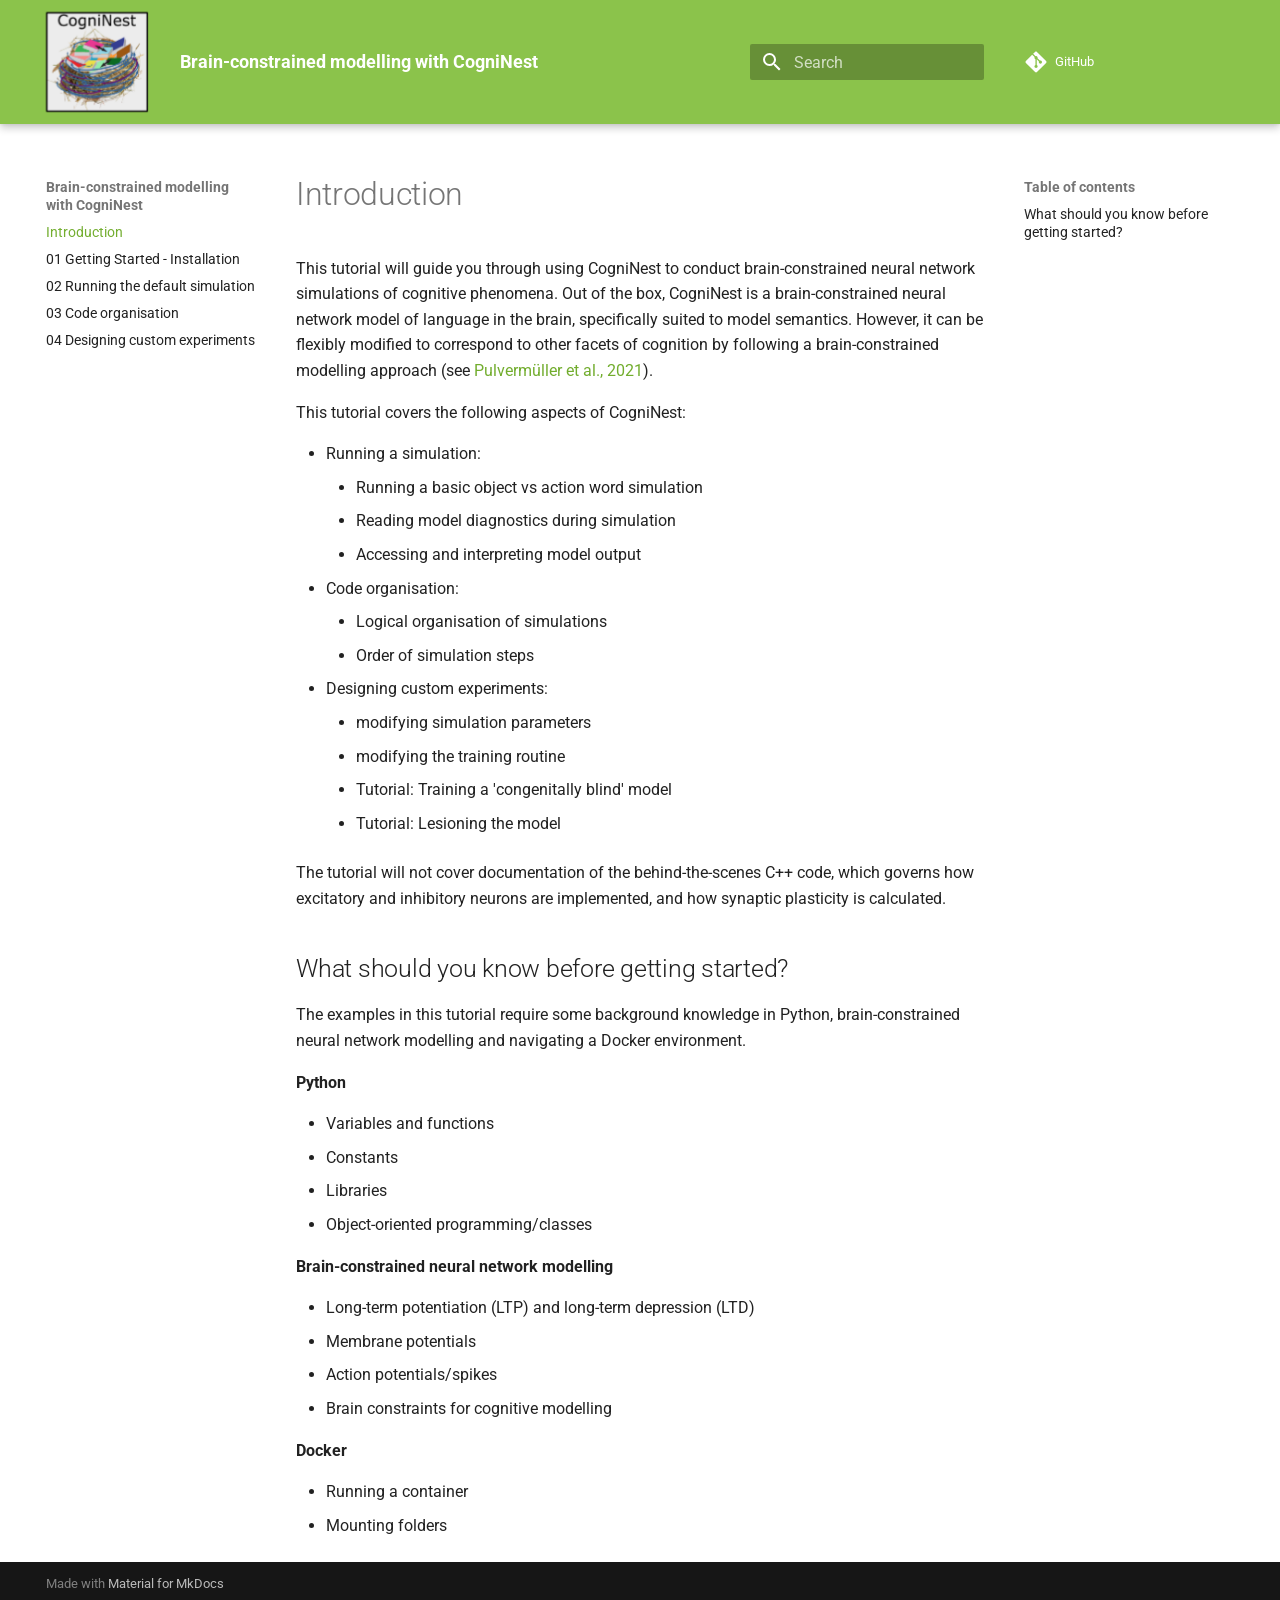
==== commit 0e612d68: "Deployed 15a9812 with MkDocs version: 1.6.1" ====
--- a/index.html
+++ b/index.html
@@ -12,7 +12,7 @@
       
       
       
-        <link rel="next" href="01%20Introduction/">
+        <link rel="next" href="01%20Getting%20started/">
       
       
         
@@ -74,7 +74,7 @@
     <div data-md-component="skip">
       
         
-        <a href="#welcome-to-mkdocs" class="md-skip">
+        <a href="#introduction" class="md-skip">
           Skip to content
         </a>
       
@@ -109,7 +109,7 @@
         <div class="md-header__topic" data-md-component="header-topic">
           <span class="md-ellipsis">
             
-              Welcome to MkDocs
+              Introduction
             
           </span>
         </div>
@@ -244,7 +244,7 @@
   <span class="md-ellipsis">
     
   
-    Welcome to MkDocs
+    Introduction
   
 
     
@@ -262,7 +262,7 @@
   <span class="md-ellipsis">
     
   
-    Welcome to MkDocs
+    Introduction
   
 
     
@@ -288,27 +288,16 @@
     <ul class="md-nav__list" data-md-component="toc" data-md-scrollfix>
       
         <li class="md-nav__item">
-  <a href="#commands" class="md-nav__link">
+  <a href="#what-should-you-know-before-getting-started" class="md-nav__link">
     <span class="md-ellipsis">
       
-        Commands
+        What should you know before getting started?
       
     </span>
   </a>
   
 </li>
       
-        <li class="md-nav__item">
-  <a href="#project-layout" class="md-nav__link">
-    <span class="md-ellipsis">
-      
-        Project layout
-      
-    </span>
-  </a>
-  
-</li>
-      
     </ul>
   
 </nav>
@@ -324,14 +313,14 @@
   
   
     <li class="md-nav__item">
-      <a href="01%20Introduction/" class="md-nav__link">
+      <a href="01%20Getting%20started/" class="md-nav__link">
         
   
   
   <span class="md-ellipsis">
     
   
-    01 Introduction
+    01 Getting Started - Installation
   
 
     
@@ -351,14 +340,68 @@
   
   
     <li class="md-nav__item">
-      <a href="02%20Getting%20started/" class="md-nav__link">
+      <a href="02%20Running%20the%20default%20simulation/" class="md-nav__link">
         
   
   
   <span class="md-ellipsis">
     
   
-    02 Getting started
+    02 Running the default simulation
+  
+
+    
+  </span>
+  
+  
+
+      </a>
+    </li>
+  
+
+    
+      
+      
+  
+  
+  
+  
+    <li class="md-nav__item">
+      <a href="03%20Code%20organisation/" class="md-nav__link">
+        
+  
+  
+  <span class="md-ellipsis">
+    
+  
+    03 Code organisation
+  
+
+    
+  </span>
+  
+  
+
+      </a>
+    </li>
+  
+
+    
+      
+      
+  
+  
+  
+  
+    <li class="md-nav__item">
+      <a href="04%20Designing%20custom%20experiments/" class="md-nav__link">
+        
+  
+  
+  <span class="md-ellipsis">
+    
+  
+    04 Designing custom experiments
   
 
     
@@ -398,21 +441,10 @@
     <ul class="md-nav__list" data-md-component="toc" data-md-scrollfix>
       
         <li class="md-nav__item">
-  <a href="#commands" class="md-nav__link">
+  <a href="#what-should-you-know-before-getting-started" class="md-nav__link">
     <span class="md-ellipsis">
       
-        Commands
-      
-    </span>
-  </a>
-  
-</li>
-      
-        <li class="md-nav__item">
-  <a href="#project-layout" class="md-nav__link">
-    <span class="md-ellipsis">
-      
-        Project layout
+        What should you know before getting started?
       
     </span>
   </a>
@@ -439,21 +471,51 @@
   
 
 
-<h1 id="welcome-to-mkdocs">Welcome to MkDocs</h1>
-<p>For full documentation visit <a href="https://www.mkdocs.org">mkdocs.org</a>.</p>
-<h2 id="commands">Commands</h2>
+<h1 id="introduction">Introduction</h1>
+<p>This tutorial will guide you through using CogniNest to conduct brain-constrained neural network simulations of cognitive phenomena. Out of the box, CogniNest is a brain-constrained neural network model of language in the brain, specifically suited to model semantics. However, it can be flexibly modified to correspond to other facets of cognition by following a brain-constrained modelling approach (see <a href="https://doi.org/10.1038/s41583-021-00473-5">Pulvermüller et al., 2021</a>).</p>
+<p>This tutorial covers the following aspects of CogniNest:</p>
 <ul>
-<li><code>mkdocs new [dir-name]</code> - Create a new project.</li>
-<li><code>mkdocs serve</code> - Start the live-reloading docs server.</li>
-<li><code>mkdocs build</code> - Build the documentation site.</li>
-<li><code>mkdocs -h</code> - Print help message and exit.</li>
-</ul>
-<h2 id="project-layout">Project layout</h2>
-<pre><code>mkdocs.yml    # The configuration file.
-docs/
-    index.md  # The documentation homepage.
-    ...       # Other markdown pages, images and other files.
-</code></pre>
+<li>Running a simulation:<ul>
+<li>Running a basic object vs action word simulation</li>
+<li>Reading model diagnostics during simulation</li>
+<li>Accessing and interpreting model output</li>
+</ul>
+</li>
+<li>Code organisation:<ul>
+<li>Logical organisation of simulations</li>
+<li>Order of simulation steps</li>
+</ul>
+</li>
+<li>Designing custom experiments:<ul>
+<li>modifying simulation parameters</li>
+<li>modifying the training routine</li>
+<li>Tutorial: Training a 'congenitally blind' model</li>
+<li>Tutorial: Lesioning the model</li>
+</ul>
+</li>
+</ul>
+<p>The tutorial will not cover documentation of the behind-the-scenes C++ code, which governs how excitatory and inhibitory neurons are implemented, and how synaptic plasticity is calculated.</p>
+<h2 id="what-should-you-know-before-getting-started">What should you know before getting started?</h2>
+<p>The examples in this tutorial require some background knowledge in Python, brain-constrained neural network modelling and navigating a Docker environment.</p>
+<p><strong>Python</strong></p>
+<ul>
+<li>Variables and functions</li>
+<li>Constants</li>
+<li>Libraries</li>
+<li>Object-oriented programming/classes</li>
+</ul>
+<p><strong>Brain-constrained neural network modelling</strong></p>
+<ul>
+<li>Long-term potentiation (LTP) and long-term depression (LTD)</li>
+<li>Membrane potentials</li>
+<li>Action potentials/spikes</li>
+<li>Brain constraints for cognitive modelling</li>
+</ul>
+<p><strong>Docker</strong></p>
+<ul>
+<li>Running a container</li>
+<li>Mounting folders</li>
+</ul>
 
 
 
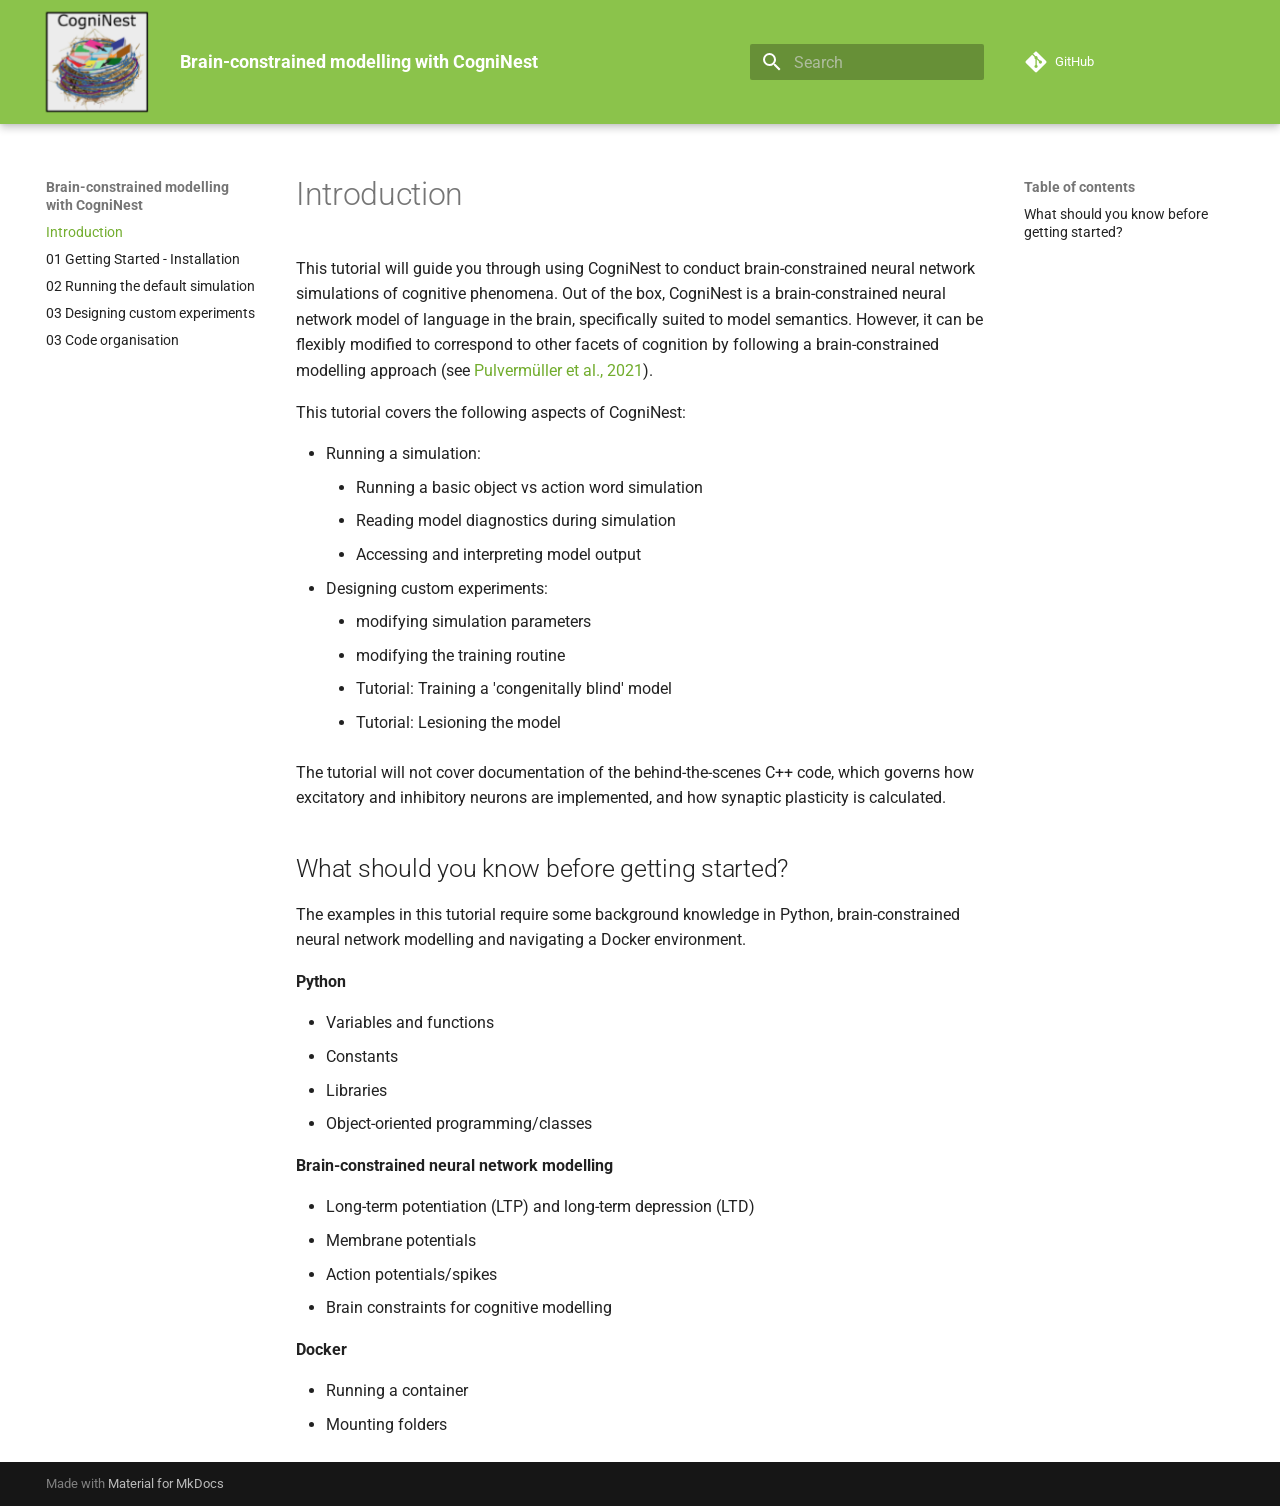
==== commit c5c0d9db: "Deployed 2089ad5 with MkDocs version: 1.6.1" ====
--- a/index.html
+++ b/index.html
@@ -367,14 +367,14 @@
   
   
     <li class="md-nav__item">
-      <a href="03%20Code%20organisation/" class="md-nav__link">
+      <a href="03%20Designing%20custom%20experiments/" class="md-nav__link">
         
   
   
   <span class="md-ellipsis">
     
   
-    03 Code organisation
+    03 Designing custom experiments
   
 
     
@@ -394,14 +394,14 @@
   
   
     <li class="md-nav__item">
-      <a href="04%20Designing%20custom%20experiments/" class="md-nav__link">
+      <a href="04%20Code%20organisation_draft/" class="md-nav__link">
         
   
   
   <span class="md-ellipsis">
     
   
-    04 Designing custom experiments
+    03 Code organisation
   
 
     
@@ -479,11 +479,6 @@
 <li>Running a basic object vs action word simulation</li>
 <li>Reading model diagnostics during simulation</li>
 <li>Accessing and interpreting model output</li>
-</ul>
-</li>
-<li>Code organisation:<ul>
-<li>Logical organisation of simulations</li>
-<li>Order of simulation steps</li>
 </ul>
 </li>
 <li>Designing custom experiments:<ul>
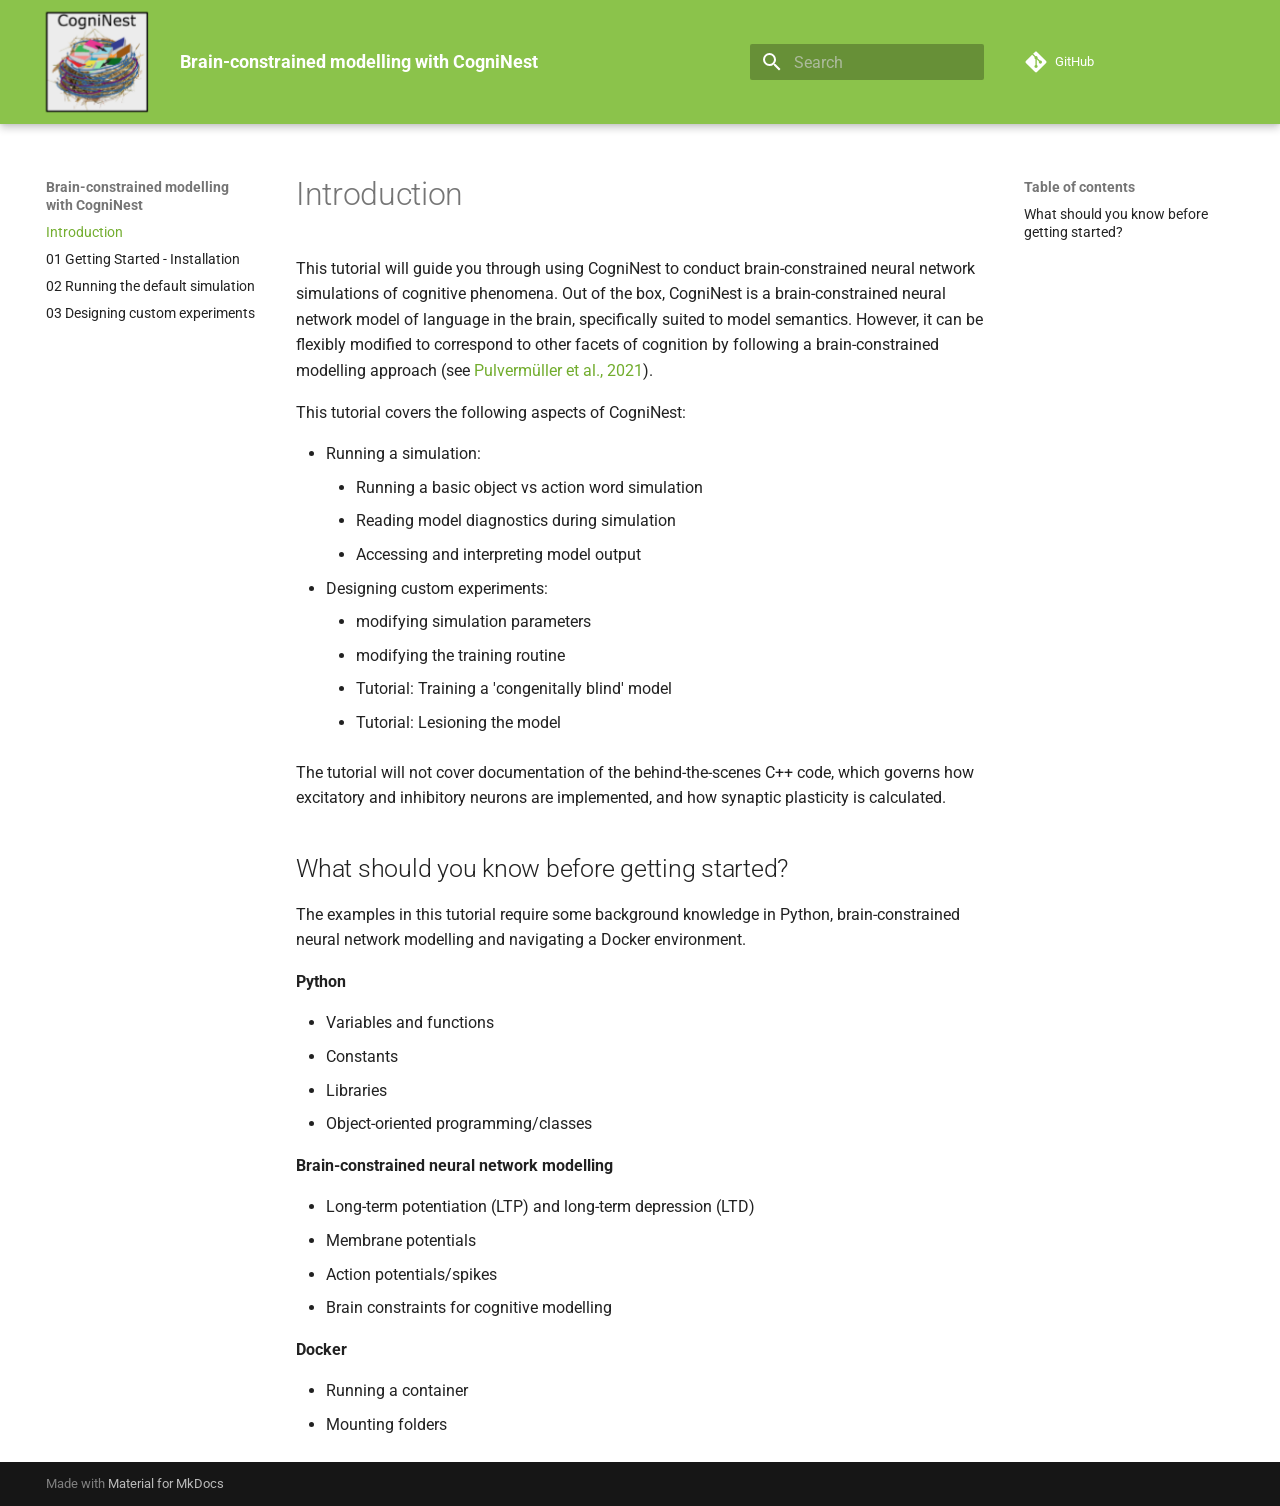
==== commit 3c016935: "Deployed 2089ad5 with MkDocs version: 1.6.1" ====
--- a/index.html
+++ b/index.html
@@ -375,33 +375,6 @@
     
   
     03 Designing custom experiments
-  
-
-    
-  </span>
-  
-  
-
-      </a>
-    </li>
-  
-
-    
-      
-      
-  
-  
-  
-  
-    <li class="md-nav__item">
-      <a href="04%20Code%20organisation_draft/" class="md-nav__link">
-        
-  
-  
-  <span class="md-ellipsis">
-    
-  
-    03 Code organisation
   
 
     
